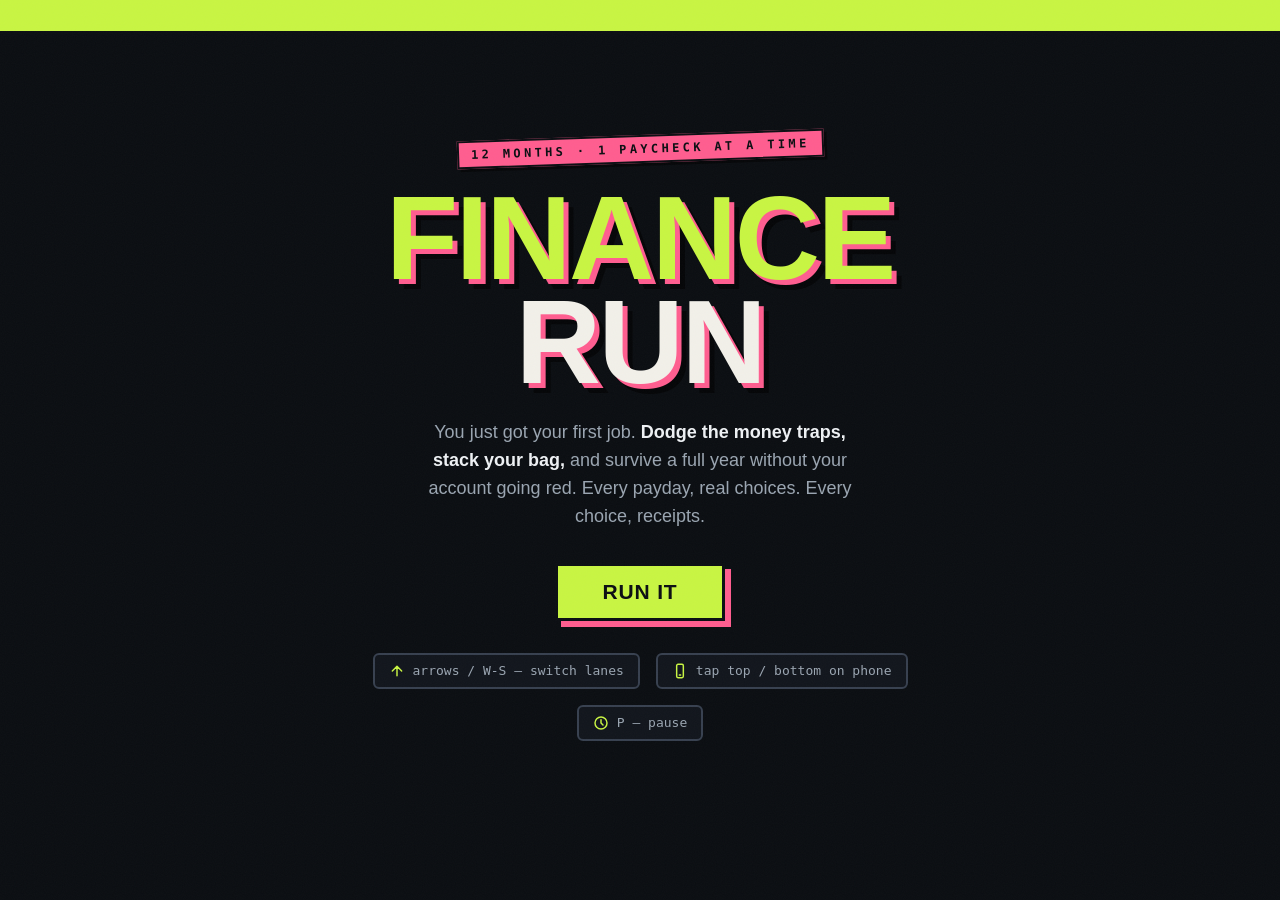
==== index.html @ 630f2e39 "Add Finance Run game" ====
<!DOCTYPE html>
<html lang="en">
<head>
<meta charset="UTF-8">
<meta name="viewport" content="width=device-width, initial-scale=1">
<title>FINANCE RUN</title>
<style>
/* ============ design tokens ============ */
:root{
  --ink-950:#0b0e12;
  --ink-900:#11151c;
  --ink-800:#1a2029;
  --ink-700:#252d39;
  --ink-600:#37404f;
  --paper:#f2f0e9;
  --acid:#c8f542;
  --hot:#ff5d8f;
  --sky:#5dc9ff;
  --gold:#ffd23f;
  --danger:#ff4d4d;
  --txt:#eef1f4;
  --txt-dim:#9aa5b1;

  --font-display:"Arial Black","Archivo Black",Impact,sans-serif;
  --font-mono:ui-monospace,"SF Mono",Menlo,Consolas,monospace;
  --font-body:-apple-system,"Segoe UI",Roboto,Helvetica,Arial,sans-serif;

  --sp-1:4px; --sp-2:8px; --sp-3:12px; --sp-4:16px; --sp-5:24px; --sp-6:32px;
  --r-1:6px;
  --bd:2px solid var(--ink-600);
  --t-fast:150ms; --t-med:240ms;
}
*{margin:0;padding:0;box-sizing:border-box}
html,body{height:100%}
body{
  background:var(--ink-950);
  color:var(--txt);
  font-family:var(--font-body);
  overflow:hidden;
  -webkit-font-smoothing:antialiased;
}
/* faint grain so flats don't look sterile */
body::after{
  content:"";position:fixed;inset:0;pointer-events:none;opacity:.05;z-index:99;
  background-image:url("data:image/svg+xml,%3Csvg xmlns='http://www.w3.org/2000/svg' width='120' height='120'%3E%3Cfilter id='n'%3E%3CfeTurbulence type='fractalNoise' baseFrequency='.9' numOctaves='2'/%3E%3C/filter%3E%3Crect width='120' height='120' filter='url(%23n)' opacity='.6'/%3E%3C/svg%3E");
}
button{font-family:inherit;cursor:pointer;touch-action:manipulation}
button:focus-visible,a:focus-visible{outline:3px solid var(--sky);outline-offset:2px}

.screen{position:fixed;inset:0;display:none;flex-direction:column;align-items:center;justify-content:center;padding:var(--sp-5)}
.screen.on{display:flex}

/* ============ title screen ============ */
.ticker{
  position:fixed;top:0;left:0;right:0;height:34px;display:flex;align-items:center;overflow:hidden;
  background:var(--acid);color:var(--ink-950);border-bottom:3px solid var(--ink-950);
  font-family:var(--font-mono);font-size:13px;font-weight:700;letter-spacing:.06em;white-space:nowrap;
}
.ticker span{padding-left:100%;display:inline-block;animation:tick 26s linear infinite}
@keyframes tick{to{transform:translateX(-100%)}}
@media (prefers-reduced-motion:reduce){.ticker span{animation:none;padding-left:var(--sp-4)}}

.logo-wrap{text-align:center;max-width:640px}
.kicker{
  display:inline-block;font-family:var(--font-mono);font-size:12px;letter-spacing:.28em;
  color:var(--ink-950);background:var(--hot);padding:5px 12px;transform:rotate(-2deg);
  border:2px solid var(--ink-950);box-shadow:3px 3px 0 rgba(0,0,0,.5);margin-bottom:var(--sp-5);
  text-transform:uppercase;font-weight:700;
}
h1.logo{
  font-family:var(--font-display);
  font-size:clamp(52px,13vw,118px);
  line-height:.88;letter-spacing:-.02em;text-transform:uppercase;
  color:var(--acid);
  text-shadow:5px 5px 0 var(--hot), 10px 10px 0 rgba(0,0,0,.6);
}
h1.logo .alt{color:var(--paper);display:block}
.tagline{
  margin-top:var(--sp-5);color:var(--txt-dim);font-size:clamp(15px,2.4vw,18px);line-height:1.55;max-width:46ch;
  margin-left:auto;margin-right:auto;
}
.tagline b{color:var(--txt)}

.btn{
  border:3px solid var(--ink-950);font-weight:800;letter-spacing:.04em;text-transform:uppercase;
  transition:transform var(--t-fast) ease-out, box-shadow var(--t-fast) ease-out;
  min-height:48px;
}
.btn-primary{
  background:var(--acid);color:var(--ink-950);font-size:clamp(17px,2.6vw,21px);
  padding:14px 44px;box-shadow:6px 6px 0 var(--hot);margin-top:var(--sp-6);
  font-family:var(--font-display);
}
.btn-primary:hover{transform:translate(-2px,-2px);box-shadow:8px 8px 0 var(--hot)}
.btn-primary:active{transform:translate(3px,3px);box-shadow:2px 2px 0 var(--hot)}
.howto{
  margin-top:var(--sp-6);display:flex;gap:var(--sp-4);flex-wrap:wrap;justify-content:center;
  font-family:var(--font-mono);font-size:13px;color:var(--txt-dim);
}
.howto .chip{display:flex;align-items:center;gap:8px;border:var(--bd);padding:8px 14px;border-radius:var(--r-1);background:var(--ink-900)}
.howto svg{width:16px;height:16px;stroke:var(--acid);flex:none}
.hiscore{margin-top:var(--sp-5);font-family:var(--font-mono);font-size:13px;color:var(--gold);letter-spacing:.08em}

/* ============ game screen ============ */
#screen-game{padding:0;justify-content:flex-start}
.hud{
  width:100%;display:flex;align-items:stretch;gap:var(--sp-2);padding:var(--sp-3);
  background:var(--ink-900);border-bottom:3px solid var(--ink-950);
}
.stat{
  flex:1;min-width:0;border:var(--bd);background:var(--ink-800);border-radius:var(--r-1);
  padding:8px 12px;display:flex;flex-direction:column;gap:2px;
}
.stat .lbl{display:flex;align-items:center;gap:6px;font-family:var(--font-mono);font-size:10px;letter-spacing:.18em;color:var(--txt-dim);text-transform:uppercase}
.stat .lbl svg{width:13px;height:13px;flex:none}
.stat .val{font-family:var(--font-mono);font-weight:700;font-size:clamp(15px,2.6vw,21px);font-variant-numeric:tabular-nums;color:var(--txt)}
.stat.cash .val{color:var(--acid)}
.stat.cash.neg .val{color:var(--danger)}
.stat.credit .val{color:var(--sky)}
.stat.vibes .val{color:var(--hot)}
.stat .bar{height:5px;background:var(--ink-950);border-radius:3px;overflow:hidden;margin-top:4px}
.stat .bar i{display:block;height:100%;background:var(--hot);width:50%;transition:width var(--t-med) ease-out}
.month-pill{
  align-self:center;flex:none;font-family:var(--font-display);font-size:clamp(14px,2.4vw,20px);
  background:var(--paper);color:var(--ink-950);border:3px solid var(--ink-950);
  padding:8px 14px;transform:rotate(1.5deg);box-shadow:3px 3px 0 rgba(0,0,0,.5);white-space:nowrap;
}
#stage-wrap{position:relative;flex:1;width:100%;overflow:hidden}
canvas{display:block;width:100%;height:100%;background:var(--ink-950)}
.toast{
  position:absolute;left:50%;top:14%;transform:translateX(-50%);
  font-family:var(--font-mono);font-weight:700;font-size:15px;letter-spacing:.05em;
  background:var(--ink-950);border:2px solid var(--acid);color:var(--acid);
  padding:8px 16px;border-radius:var(--r-1);opacity:0;pointer-events:none;white-space:nowrap;
  transition:opacity var(--t-med), transform var(--t-med);
}
.toast.bad{border-color:var(--danger);color:var(--danger)}
.toast.show{opacity:1;transform:translateX(-50%) translateY(-6px)}

/* decision card */
.overlay{
  position:absolute;inset:0;display:none;align-items:center;justify-content:center;
  background:rgba(6,8,11,.72);backdrop-filter:blur(3px);padding:var(--sp-4);z-index:5;
}
.overlay.on{display:flex}
.card{
  width:min(560px,100%);background:var(--paper);color:var(--ink-950);
  border:3px solid var(--ink-950);box-shadow:8px 8px 0 var(--acid);
  padding:var(--sp-5);border-radius:var(--r-1);
  animation:cardin var(--t-med) ease-out;
  max-height:100%;overflow-y:auto;
}
@keyframes cardin{from{transform:translateY(16px) scale(.97);opacity:0}to{transform:none;opacity:1}}
@media (prefers-reduced-motion:reduce){.card{animation:none}}
.card .tag{
  display:inline-block;font-family:var(--font-mono);font-size:11px;font-weight:700;letter-spacing:.2em;
  text-transform:uppercase;background:var(--ink-950);color:var(--acid);padding:4px 10px;margin-bottom:var(--sp-3);
}
.card h2{font-family:var(--font-display);font-size:clamp(20px,4vw,27px);line-height:1.08;text-transform:uppercase;margin-bottom:var(--sp-3)}
.card p.body{font-size:15px;line-height:1.55;color:#3a4149;margin-bottom:var(--sp-4)}
.choices{display:flex;flex-direction:column;gap:var(--sp-2)}
.choice{
  text-align:left;background:#fff;border:2px solid var(--ink-950);border-radius:var(--r-1);
  padding:12px 14px;font-size:14.5px;line-height:1.4;display:flex;gap:10px;align-items:flex-start;
  transition:transform var(--t-fast), box-shadow var(--t-fast), background var(--t-fast);
  box-shadow:3px 3px 0 rgba(0,0,0,.25);color:var(--ink-950);
}
.choice:hover:not(:disabled){background:var(--acid);transform:translate(-1px,-1px);box-shadow:4px 4px 0 rgba(0,0,0,.35)}
.choice:active:not(:disabled){transform:translate(2px,2px);box-shadow:1px 1px 0 rgba(0,0,0,.35)}
.choice:disabled{cursor:default}
.choice.picked{background:var(--acid)}
.choice.faded{opacity:.35}
.choice .key{
  flex:none;font-family:var(--font-mono);font-weight:700;font-size:12px;border:2px solid var(--ink-950);
  width:24px;height:24px;display:grid;place-items:center;border-radius:4px;background:var(--paper);margin-top:1px;
}
.lesson{
  border-top:2px dashed var(--ink-950);margin-top:var(--sp-4);padding-top:var(--sp-4);display:none;
}
.lesson.on{display:block}
.lesson .delta{font-family:var(--font-mono);font-weight:700;font-size:14px;margin-bottom:var(--sp-2);display:flex;gap:14px;flex-wrap:wrap}
.lesson .delta .up{color:#2e7d1f}.lesson .delta .down{color:#c62828}
.lesson p{font-size:14.5px;line-height:1.55;color:#3a4149}
.lesson p strong{color:var(--ink-950)}
.btn-continue{
  margin-top:var(--sp-4);width:100%;background:var(--ink-950);color:var(--acid);
  font-family:var(--font-display);font-size:16px;padding:12px;border-radius:var(--r-1);
  box-shadow:4px 4px 0 var(--hot);border:3px solid var(--ink-950);
}
.btn-continue:hover{transform:translate(-1px,-1px);box-shadow:5px 5px 0 var(--hot)}

/* pause hint */
.pausehint{
  position:absolute;bottom:10px;right:12px;font-family:var(--font-mono);font-size:11px;
  color:var(--txt-dim);letter-spacing:.08em;background:rgba(11,14,18,.7);padding:4px 8px;border-radius:4px;
}

/* ============ end screen ============ */
.receipt{
  width:min(430px,94vw);background:var(--paper);color:var(--ink-950);
  font-family:var(--font-mono);border:3px solid var(--ink-950);
  box-shadow:10px 10px 0 var(--hot);
  padding:var(--sp-5);
  max-height:78vh;overflow-y:auto;
}
.receipt h2{font-family:var(--font-display);font-size:24px;text-align:center;letter-spacing:.02em;text-transform:uppercase}
.receipt .sub{text-align:center;font-size:11px;letter-spacing:.22em;margin:4px 0 var(--sp-4);color:#555}
.rline{display:flex;justify-content:space-between;font-size:13.5px;padding:5px 0;font-variant-numeric:tabular-nums}
.rline.total{border-top:2px dashed var(--ink-950);border-bottom:2px dashed var(--ink-950);margin-top:var(--sp-2);padding:9px 0;font-weight:700;font-size:15px}
.grade-row{display:flex;align-items:center;justify-content:center;gap:var(--sp-4);margin:var(--sp-4) 0}
.grade{
  font-family:var(--font-display);font-size:64px;line-height:1;color:var(--ink-950);
  background:var(--acid);border:3px solid var(--ink-950);padding:6px 22px;transform:rotate(-3deg);
  box-shadow:5px 5px 0 var(--ink-950);
}
.grade-note{font-size:12.5px;line-height:1.5;max-width:20ch}
.rlessons-hd{font-size:11px;letter-spacing:.18em;text-transform:uppercase;color:#555}
.rlessons{margin:var(--sp-3) 0;font-size:12.5px;line-height:1.6;list-style:square}
.rlessons li{margin-left:18px;margin-bottom:6px}
.barcode{margin:var(--sp-4) auto 4px;height:38px;width:82%;
  background:repeating-linear-gradient(90deg,var(--ink-950) 0 2px,transparent 2px 5px,var(--ink-950) 5px 6px,transparent 6px 10px)}
.receipt .foot{text-align:center;font-size:10px;letter-spacing:.18em;color:#666;margin-top:6px}
.end-actions{display:flex;gap:var(--sp-3);margin-top:var(--sp-5)}
.btn-ghost{
  background:var(--ink-800);color:var(--txt);font-size:14px;padding:12px 22px;border-radius:var(--r-1);
  box-shadow:4px 4px 0 rgba(0,0,0,.5);font-family:var(--font-mono);font-weight:700;
}
</style>
</head>
<body>

<!-- ============ TITLE ============ -->
<div class="screen on" id="screen-title">
  <div class="ticker" aria-hidden="true"><span>
    RENT IS DUE &nbsp;✦&nbsp; YOUR BAG WON'T SECURE ITSELF &nbsp;✦&nbsp; CREDIT SCORE IS A VIBE CHECK FROM BANKS &nbsp;✦&nbsp; COMPOUND INTEREST &gt; LOTTERY &nbsp;✦&nbsp; SCAM DMs AHEAD &nbsp;✦&nbsp; PAY YOURSELF FIRST &nbsp;✦&nbsp; RENT IS DUE &nbsp;✦&nbsp; YOUR BAG WON'T SECURE ITSELF &nbsp;✦&nbsp; CREDIT SCORE IS A VIBE CHECK FROM BANKS &nbsp;✦&nbsp; COMPOUND INTEREST &gt; LOTTERY &nbsp;✦&nbsp; SCAM DMs AHEAD &nbsp;✦&nbsp; PAY YOURSELF FIRST
  </span></div>
  <div class="logo-wrap">
    <span class="kicker">12 months · 1 paycheck at a time</span>
    <h1 class="logo">Finance<span class="alt">Run</span></h1>
    <p class="tagline">You just got your first job. <b>Dodge the money traps, stack your bag,</b> and survive a full year without your account going red. Every payday, real choices. Every choice, receipts.</p>
    <button class="btn btn-primary" id="btn-start">Run it</button>
    <div class="howto">
      <span class="chip">
        <svg viewBox="0 0 24 24" fill="none" stroke-width="2.2" stroke-linecap="round" stroke-linejoin="round" aria-hidden="true"><path d="M12 19V5M5 12l7-7 7 7"/></svg>
        arrows / W-S — switch lanes
      </span>
      <span class="chip">
        <svg viewBox="0 0 24 24" fill="none" stroke-width="2.2" stroke-linecap="round" stroke-linejoin="round" aria-hidden="true"><rect x="7" y="2" width="10" height="20" rx="2"/><path d="M11 18h2"/></svg>
        tap top / bottom on phone
      </span>
      <span class="chip">
        <svg viewBox="0 0 24 24" fill="none" stroke-width="2.2" stroke-linecap="round" stroke-linejoin="round" aria-hidden="true"><circle cx="12" cy="12" r="9"/><path d="M12 7v5l3 3"/></svg>
        P — pause
      </span>
    </div>
    <div class="hiscore" id="hiscore"></div>
  </div>
</div>

<!-- ============ GAME ============ -->
<div class="screen" id="screen-game">
  <div class="hud">
    <div class="stat cash" id="stat-cash">
      <span class="lbl">
        <svg viewBox="0 0 24 24" fill="none" stroke="currentColor" stroke-width="2" stroke-linecap="round" aria-hidden="true"><path d="M12 2v20M17 6.5C17 4.6 14.8 4 12 4s-5 .9-5 2.8c0 4.4 10 2 10 6.9 0 1.9-2.2 3.3-5 3.3s-5-1-5-2.9"/></svg>
        Cash
      </span>
      <span class="val" id="v-cash">$0</span>
    </div>
    <div class="stat credit" id="stat-credit">
      <span class="lbl">
        <svg viewBox="0 0 24 24" fill="none" stroke="currentColor" stroke-width="2" stroke-linecap="round" aria-hidden="true"><rect x="2" y="5" width="20" height="14" rx="2"/><path d="M2 10h20"/></svg>
        Credit
      </span>
      <span class="val" id="v-credit">650</span>
    </div>
    <div class="stat vibes" id="stat-vibes">
      <span class="lbl">
        <svg viewBox="0 0 24 24" fill="none" stroke="currentColor" stroke-width="2" stroke-linecap="round" stroke-linejoin="round" aria-hidden="true"><path d="M20.8 8.6a5.5 5.5 0 0 0-9.8-3.4A5.5 5.5 0 0 0 3.2 12c0 5 7.8 9 8.8 9s8.8-4 8.8-9z"/></svg>
        Vibes
      </span>
      <span class="val" id="v-vibes">70</span>
      <span class="bar"><i id="bar-vibes"></i></span>
    </div>
    <div class="month-pill" id="month-pill">JAN</div>
  </div>
  <div id="stage-wrap">
    <canvas id="stage"></canvas>
    <div class="toast" id="toast"></div>
    <div class="pausehint">P = pause</div>

    <div class="overlay" id="overlay">
      <div class="card" role="dialog" aria-modal="true" aria-labelledby="card-title">
        <span class="tag" id="card-tag">Payday · decision time</span>
        <h2 id="card-title"></h2>
        <p class="body" id="card-body"></p>
        <div class="choices" id="card-choices"></div>
        <div class="lesson" id="card-lesson">
          <div class="delta" id="lesson-delta"></div>
          <p id="lesson-text"></p>
          <button class="btn btn-continue" id="btn-continue">Keep running →</button>
        </div>
      </div>
    </div>
  </div>
</div>

<!-- ============ END ============ -->
<div class="screen" id="screen-end">
  <div class="receipt" id="receipt">
    <h2 id="end-title">Year One: Wrapped</h2>
    <p class="sub" id="end-sub">FINANCE RUN · OFFICIAL RECEIPT</p>
    <div id="end-lines"></div>
    <div class="rline total"><span>NET WORTH</span><span id="end-networth">$0</span></div>
    <div class="grade-row">
      <div class="grade" id="end-grade">B</div>
      <div class="grade-note" id="end-gradenote"></div>
    </div>
    <div class="rlessons-hd">Receipts you collected</div>
    <ul class="rlessons" id="end-lessons"></ul>
    <div class="barcode" aria-hidden="true"></div>
    <p class="foot">THANK YOU FOR RUNNING · NO REFUNDS ON BAD CHOICES</p>
  </div>
  <div class="end-actions">
    <button class="btn btn-primary" id="btn-again" style="margin-top:0">Run it back</button>
    <button class="btn btn-ghost" id="btn-menu">Menu</button>
  </div>
</div>

<script>
"use strict";
/* =================================================================
   FINANCE RUN — lane runner + payday decisions
   All DOM writes use textContent / createElement (no innerHTML).
   ================================================================= */
const $ = id => document.getElementById(id);
const clamp = (v,a,b)=>Math.max(a,Math.min(b,v));
const fmt$ = n => (n<0?"-$":"$")+Math.abs(Math.round(n)).toLocaleString("en-US");
const reducedMotion = matchMedia("(prefers-reduced-motion: reduce)").matches;

/* build "text with *emphasis*" safely: *word* becomes <strong> */
function setRich(el,str){
  el.replaceChildren();
  str.split("*").forEach((part,i)=>{
    if(!part)return;
    if(i%2){const s=document.createElement("strong");s.textContent=part;el.appendChild(s);}
    else el.appendChild(document.createTextNode(part));
  });
}
function el(tag,cls,txt){
  const n=document.createElement(tag);
  if(cls)n.className=cls;
  if(txt!=null)n.textContent=txt;
  return n;
}

const MONTHS=["JAN","FEB","MAR","APR","MAY","JUN","JUL","AUG","SEP","OCT","NOV","DEC"];
const SALARY=1450;          // monthly take-home
const RENT=700;             // auto-charged at payday
const MONTH_DIST=2600;      // px of road per month

/* ---------- payday decision deck (the curriculum) ----------
   effects: cash, invest, debt, credit, vibes, salary (permanent/mo),
   recur (permanent monthly cash delta), auto (monthly auto-invest) */
const DECK=[
 {t:"First paycheck just hit",
  b:"$1,450 lands after rent. Group chat is planning a weekend trip that costs $400. What's the move?",
  c:[
   {l:"Go, you only live once. Book it.",e:{cash:-400,vibes:12},
    x:"Fun counts, but that was over half your free cash on day one. The *50/30/20 rule* caps 'wants' at ~30% so one weekend can't wreck the month."},
   {l:"Skip it, save every dollar.",e:{vibes:-10},
    x:"Cheapest option, but all-restriction budgets snap like crash diets. Sustainable plans *budget fun on purpose* so you don't binge-spend later."},
   {l:"Go for one night only, cap it at $150.",e:{cash:-150,vibes:7},
    x:"That's budgeting: not 'no', just '*how much*'. You kept the friends and 90% of the paycheck."}]},
 {t:"The credit card offer",
  b:"A shiny card offers a $200 signup bonus at 27% APR. Your first credit product. Do you take it?",
  c:[
   {l:"Take it, pay the FULL balance monthly.",e:{cash:200,credit:25},
    x:"Used this way a card is free credit history. *Pay in full and the 27% APR never touches you* while your score grows."},
   {l:"Take it, pay the minimum, enjoy the float.",e:{cash:200,credit:-20,vibes:3,debt:400},
    x:"Minimum payments are the trap. At 27% APR a balance paid at minimums costs *hundreds in interest* and drags on for years."},
   {l:"Nope. Cards are evil. Cash only forever.",e:{credit:-10},
    x:"Avoiding credit entirely means *no credit history* — which later means worse rates on apartments, cars, everything. Credit is a tool, not a sin."}]},
 {t:"Sneaker drop: limited run",
  b:"Resale hype says they'll double. They cost $310. Your gut says buy now, think later.",
  c:[
   {l:"Cop them as an 'investment'.",e:{cash:-310,vibes:6},
    x:"Hype resale is *speculation, not investing*. No cash flow, no fundamentals — just hoping someone pays more later. Fine as a hobby, not a plan."},
   {l:"Sleep on it for 48 hours.",e:{vibes:2},
    x:"The *48-hour rule* kills most impulse buys. If you still want it in two days AND it fits the budget, fine. Usually the urge dies first."},
   {l:"Put $310 into an index fund instead.",e:{cash:-310,invest:310},
    x:"Boring wins. A broad index fund is *hundreds of companies at once* — historically ~7-10%/yr average. No drop-day stress."}]},
 {t:"Sketchy DM: 'crypto flip, 10x guaranteed'",
  b:"An 'investor' DMs you: send $500, get $5,000 back in a week. He has screenshots. Very shiny screenshots.",
  c:[
   {l:"Send $250 to test it out.",e:{cash:-250,vibes:-8},
    x:"That's an advance-fee scam. *'Guaranteed returns' do not exist* — screenshots are free to fake. Test amounts vanish exactly as fast as big ones."},
   {l:"Block, report, warn the group chat.",e:{vibes:4},
    x:"Correct. Real investing is boring and never slides into your DMs. *If returns are 'guaranteed', it's a scam. Every time.*"},
   {l:"Ask him for proof of past trades first.",e:{cash:-100,vibes:-4},
    x:"Engaging keeps you on the hook — scammers escalate with fake 'proof' until you send something. *Don't negotiate with scams, block them.*"}]},
 {t:"Emergency: phone screen shattered",
  b:"Repair is $220. You need the phone for work. How do you cover a surprise expense?",
  c:[
   {l:"Emergency fund. That's what it's for.",e:{cash:-220},
    x:"This is the whole pitch for an emergency fund: *3-6 months of expenses* parked in savings turns a crisis into an inconvenience."},
   {l:"Buy-now-pay-later, 4 easy payments.",e:{cash:-55,debt:165,vibes:-2,credit:-8},
    x:"BNPL feels free but it's still debt — miss one installment and fees plus credit damage stack up. *4 payments of $55 is still $220*, now with risk attached."},
   {l:"Ignore it, tape over the crack.",e:{vibes:-9},
    x:"Deferring essentials usually costs more later (dead phone = missed shifts). *Some spending is protection, not waste.*"}]},
 {t:"Raise negotiation",
  b:"Six months in, you're crushing it. A coworker doing the same job earns $150/mo more. Do you ask?",
  c:[
   {l:"Ask, with receipts of your wins.",e:{salary:150,vibes:6},
    x:"The biggest lever in personal finance is *income, not coupons*. A 10% raise beats a year of skipped lattes. Evidence plus a calm ask gives the best odds."},
   {l:"Too awkward. Stay quiet.",e:{vibes:-5},
    x:"Silence has a price: raises compound like interest. Skipping one *$150/mo bump costs $1,800 a year — every year after, too.*"},
   {l:"Rage-quit and freelance full time.",e:{cash:-300,vibes:3},
    x:"Freelance can win long-term, but going in with *no runway or clients* means months of thin income. Build the bridge before you jump."}]},
 {t:"Your friend wants to borrow $400",
  b:"Close friend, tough month, promises to pay it back 'next week, for real'. You have the cash. What now?",
  c:[
   {l:"Lend it, no questions.",e:{cash:-400,vibes:5},
    x:"Loans between friends usually turn into gifts with resentment attached. *Only lend what you can afford to lose* — emotionally too."},
   {l:"Give $150 as a gift, keep it clean.",e:{cash:-150,vibes:8},
    x:"A smaller amount you never expect back protects both the friend and the friendship. *Clear beats generous-then-bitter.*"},
   {l:"Say no, offer to help another way.",e:{vibes:-4},
    x:"'No' is a full sentence in finance. Boundaries feel bad for a day; *a drained emergency fund feels bad for months.*"}]},
 {t:"Trading app free-trial hype",
  b:"An app pushes 0DTE options with confetti animations. 'Users made 400% this week!' Your $600 savings is right there.",
  c:[
   {l:"YOLO $500 into options.",e:{cash:-500,vibes:-10},
    x:"Options are leveraged bets where *most retail traders lose money* — the confetti is for the app's revenue, not yours. That was gambling with a nice UI."},
   {l:"Auto-invest $100/mo into an index fund.",e:{auto:100,vibes:2},
    x:"*Dollar-cost averaging*: same amount, every month, ignore the noise. Boring, automatic, and historically the retail strategy that actually works."},
   {l:"Keep it all in checking, markets are scary.",e:{},
    x:"Zero risk isn't zero cost — at ~3% inflation, cash in checking *quietly loses buying power every year*. Long-term money needs to grow."}]},
 {t:"Subscription audit",
  b:"You count them up: streaming ×4, cloud storage, a fitness app you opened twice. $87/month total. Cancel spree?",
  c:[
   {l:"Cancel everything unused in 30 days.",e:{recur:52,vibes:1},
    x:"Subscriptions are designed to be forgotten. A 10-minute audit found *$52/mo — that's $624 a year*. Recurring cuts beat one-time cuts because they repeat."},
   {l:"Keep them all, it's only small money.",e:{vibes:1},
    x:"'Only $9.99' times eight is the modern budget leak. *Small recurring beats big one-time* — in damage as well as savings."},
   {l:"Split family plans with friends.",e:{recur:30,vibes:3},
    x:"Legit family plans cut those costs 60-80%. Same life, less burn — *optimizing beats abstaining.*"}]},
 {t:"Car moment: yours dies",
  b:"The beater finally quits. Options: a used car in cash, or a 72-month loan on something shiny at 11% APR.",
  c:[
   {l:"Finance the shiny one, $340/mo for 6 years.",e:{recur:-340,vibes:8,credit:5,debt:2000},
    x:"A 72-month loan at 11% means paying *thousands extra for a thing that loses value daily*. Long loans make payments 'fit' by making the total worse."},
   {l:"Buy a $2,400 used car in cash.",e:{cash:-2400,vibes:-2},
    x:"Ouch now, free later: no interest, no monthly payment, cheaper insurance. *Total cost of ownership* is the number that matters — not the monthly."},
   {l:"Skip the car, transit + bike for now.",e:{recur:-60,vibes:-4},
    x:"The cheapest car is none. Not always possible — but when it is, *a $0 car budget funds everything else faster than any hack.*"}]},
 {t:"Tax refund: $720 appears",
  b:"Free money energy. The mall is calling. So is your credit card balance. So is your future.",
  c:[
   {l:"Treat yourself, all of it.",e:{vibes:9},
    x:"A refund isn't a bonus — it's *your own money returned without interest*. Spending 100% of it means your past self worked overtime for a mall trip."},
   {l:"Split it: 50% invest, 30% save, 20% fun.",e:{cash:216,invest:360,vibes:5},
    x:"The *50/30/20 split applied to windfalls*: future-you gets most of it, fun still gets paid. This one habit quietly builds wealth."},
   {l:"Pay down debt first.",e:{cash:0,debt:-720,credit:15,vibes:2},
    x:"Paying off 27% APR debt is a *guaranteed 27% return* — no investment reliably beats that. Debt first is math, not vibes."}]},
 {t:"Final boss: lifestyle creep",
  b:"Year's end. Income is up, and suddenly the 'upgraded everything' life looks normal. Lock in habits, or let it ride?",
  c:[
   {l:"Upgrade everything, you earned it.",e:{cash:-500,recur:-200,vibes:8},
    x:"*Lifestyle creep* is why high earners stay broke: spending auto-scales to income unless you pin it down. The raise vanished into rent-for-stuff."},
   {l:"Automate first: invest the raise, live on the rest.",e:{auto:150,credit:10,vibes:3},
    x:"*Pay yourself first.* Money that moves automatically on payday never gets spent by accident. This is the endgame habit — the rest is details."},
   {l:"One meaningful upgrade, freeze the rest.",e:{cash:-250,vibes:6},
    x:"Deliberate upgrades are fine — creep is only deadly when it's *unconscious*. One chosen luxury beats ten default ones."}]}
];

/* ---------- state ---------- */
const S={};
function resetState(){
  Object.assign(S,{
    cash:800, credit:650, vibes:70,
    invest:0, debt:0, salary:SALARY, recurring:0, autoInvest:0,
    month:0, dist:0, speed:4.2,
    lane:1, playerY:0, running:false, paused:false, over:false,
    ents:[], spawnT:0, coins:0, hits:0, scamsDodged:0,
    lessons:[], t:0, shake:0
  });
}

/* ---------- canvas ---------- */
const cv=$("stage"), cx=cv.getContext("2d");
let W=0,H=0,DPR=1,LANES=[0,0,0];
function resize(){
  const r=cv.parentElement.getBoundingClientRect();
  DPR=Math.min(devicePixelRatio||1,2);
  W=r.width;H=r.height;
  cv.width=Math.max(1,W*DPR);cv.height=Math.max(1,H*DPR);
  cx.setTransform(DPR,0,0,DPR,0,0);
  const top=H*0.18, bot=H*0.88, lh=(bot-top)/3;
  LANES=[top+lh*0.5, top+lh*1.5, top+lh*2.5];
}
addEventListener("resize",resize);

/* ---------- entities ---------- */
function spawn(){
  const roll=Math.random();
  const type = roll<0.52?"COIN": roll<0.78?"BILL": roll<0.92?"SCAM":"GEM";
  const lane=(Math.random()*3)|0;
  S.ents.push({type,lane,x:W+80,taken:false,bob:Math.random()*6.28});
  if(type==="COIN"&&Math.random()<0.4){
    S.ents.push({type:"COIN",lane,x:W+140,taken:false,bob:Math.random()*6.28});
    S.ents.push({type:"COIN",lane,x:W+200,taken:false,bob:Math.random()*6.28});
  }
}

/* ---------- drawing ---------- */
function roundRect(x,y,w,h,r){cx.beginPath();cx.moveTo(x+r,y);cx.arcTo(x+w,y,x+w,y+h,r);cx.arcTo(x+w,y+h,x,y+h,r);cx.arcTo(x,y+h,x,y,r);cx.arcTo(x,y,x+w,y,r);cx.closePath();}
function drawRoad(){
  cx.fillStyle="#0b0e12";cx.fillRect(0,0,W,H);
  // skyline blocks (parallax)
  cx.fillStyle="#151a22";
  const off=(S.dist*0.25)%160;
  for(let x=-off;x<W;x+=160){
    const hgt=40+((Math.abs(x|0)*7919+S.month*31)%97);
    cx.fillRect(x,H*0.18-hgt*0.6,64,hgt*0.6);
    cx.fillRect(x+84,H*0.18-hgt*0.42,44,hgt*0.42);
  }
  // track band
  cx.fillStyle="#11151c";cx.fillRect(0,H*0.18,W,H*0.74);
  // lane divider dashes
  cx.strokeStyle="#252d39";cx.lineWidth=2;cx.setLineDash([18,22]);
  const top=H*0.18,bot=H*0.92,lh=(bot-top)/3;
  const dash=S.dist%40;
  for(let i=1;i<3;i++){
    cx.beginPath();
    cx.moveTo(-dash,top+lh*i);cx.lineTo(W,top+lh*i);cx.stroke();
  }
  cx.setLineDash([]);
  // ground stripe
  cx.fillStyle="#c8f542";cx.fillRect(0,H*0.92,W,4);
  cx.fillStyle="#1a2029";cx.fillRect(0,H*0.92+4,W,H-(H*0.92+4));
}
function drawPlayer(){
  const x=Math.max(84,W*0.14), y=S.playerY;
  const bob=reducedMotion?0:Math.sin(S.t*0.25)*3;
  cx.save();
  cx.translate(x,y+bob);
  // shadow
  cx.fillStyle="rgba(0,0,0,.45)";cx.beginPath();cx.ellipse(0,30,26,7,0,0,6.29);cx.fill();
  // legs (simple run cycle)
  const leg=reducedMotion?0:Math.sin(S.t*0.5)*8;
  cx.strokeStyle="#eef1f4";cx.lineWidth=5;cx.lineCap="round";
  cx.beginPath();cx.moveTo(-4,12);cx.lineTo(-8,26+leg);cx.stroke();
  cx.beginPath();cx.moveTo(6,12);cx.lineTo(10,26-leg);cx.stroke();
  // body — hoodie
  cx.fillStyle="#c8f542";roundRect(-15,-14,32,30,8);cx.fill();
  cx.strokeStyle="#0b0e12";cx.lineWidth=3;roundRect(-15,-14,32,30,8);cx.stroke();
  // head
  cx.fillStyle="#f2f0e9";cx.beginPath();cx.arc(2,-24,12,0,6.29);cx.fill();
  cx.strokeStyle="#0b0e12";cx.lineWidth=3;cx.beginPath();cx.arc(2,-24,12,0,6.29);cx.stroke();
  // cap
  cx.fillStyle="#ff5d8f";cx.beginPath();cx.arc(2,-27,12,3.34,6.1);cx.fill();
  cx.fillRect(2,-32,16,5);
  // eye
  cx.fillStyle="#0b0e12";cx.beginPath();cx.arc(7,-24,2,0,6.29);cx.fill();
  // backpack
  cx.fillStyle="#5dc9ff";roundRect(-24,-10,10,18,4);cx.fill();
  cx.strokeStyle="#0b0e12";cx.lineWidth=2.5;roundRect(-24,-10,10,18,4);cx.stroke();
  cx.restore();
}
function drawEnt(e){
  const y=LANES[e.lane]+(reducedMotion?0:Math.sin(e.bob+S.t*0.12)*4);
  cx.save();cx.translate(e.x,y);
  cx.textAlign="center";cx.textBaseline="middle";
  if(e.type==="COIN"){
    cx.fillStyle="#ffd23f";cx.beginPath();cx.arc(0,0,15,0,6.29);cx.fill();
    cx.strokeStyle="#0b0e12";cx.lineWidth=3;cx.beginPath();cx.arc(0,0,15,0,6.29);cx.stroke();
    cx.fillStyle="#0b0e12";cx.font="700 15px ui-monospace,Menlo,monospace";cx.fillText("$",0,1);
  }else if(e.type==="GEM"){
    cx.fillStyle="#5dc9ff";cx.beginPath();
    cx.moveTo(0,-16);cx.lineTo(14,0);cx.lineTo(0,16);cx.lineTo(-14,0);cx.closePath();cx.fill();
    cx.strokeStyle="#0b0e12";cx.lineWidth=3;cx.stroke();
    cx.strokeStyle="rgba(255,255,255,.7)";cx.lineWidth=2;cx.beginPath();cx.moveTo(-4,-6);cx.lineTo(3,-10);cx.stroke();
  }else if(e.type==="BILL"){
    cx.fillStyle="#f2f0e9";roundRect(-24,-28,48,56,5);cx.fill();
    cx.strokeStyle="#ff4d4d";cx.lineWidth=3;roundRect(-24,-28,48,56,5);cx.stroke();
    cx.fillStyle="#ff4d4d";cx.font="800 11px ui-monospace,Menlo,monospace";
    cx.fillText("BILL",0,-14);
    cx.fillStyle="#0b0e12";
    cx.fillRect(-16,-4,32,3);cx.fillRect(-16,4,32,3);cx.fillRect(-16,12,22,3);
    cx.save();cx.rotate(-0.22);cx.fillStyle="#ff4d4d";cx.font="800 10px ui-monospace,Menlo,monospace";cx.fillText("DUE!",2,23);cx.restore();
  }else{ // SCAM
    cx.fillStyle="#1a2029";roundRect(-26,-26,52,52,10);cx.fill();
    cx.strokeStyle="#ff5d8f";cx.lineWidth=3;roundRect(-26,-26,52,52,10);cx.stroke();
    cx.fillStyle="#ff5d8f";roundRect(-16,-16,32,20,5);cx.fill();
    cx.fillStyle="#0b0e12";cx.font="800 10px ui-monospace,Menlo,monospace";
    cx.fillText("10x!!",0,-6);
    cx.fillStyle="#ff5d8f";cx.font="800 9px ui-monospace,Menlo,monospace";cx.fillText("SCAM DM",0,14);
  }
  cx.restore();
}

/* ---------- HUD / toast ---------- */
function hud(){
  $("v-cash").textContent=fmt$(S.cash);
  $("stat-cash").classList.toggle("neg",S.cash<0);
  $("v-credit").textContent=String(Math.round(S.credit));
  $("v-vibes").textContent=String(Math.round(S.vibes));
  $("bar-vibes").style.width=clamp(S.vibes,0,100)+"%";
  $("month-pill").textContent=MONTHS[clamp(S.month,0,11)];
}
let toastT=null;
function toast(msg,bad){
  const t=$("toast");
  t.textContent=msg;
  t.classList.toggle("bad",!!bad);
  t.classList.add("show");
  clearTimeout(toastT);
  toastT=setTimeout(()=>t.classList.remove("show"),1400);
}

/* ---------- decisions ---------- */
function openCard(){
  S.paused=true;
  const d=DECK[S.month];
  $("card-tag").textContent=`Payday ${S.month+1}/12 · +${fmt$(S.salary)} in · ${fmt$(RENT)} rent out`;
  $("card-title").textContent=d.t;
  $("card-body").textContent=d.b;
  const box=$("card-choices");box.replaceChildren();
  $("card-lesson").classList.remove("on");
  d.c.forEach((c,i)=>{
    const b=el("button","choice");
    b.appendChild(el("span","key",String(i+1)));
    b.appendChild(el("span",null,c.l));
    b.onclick=()=>pick(i);
    box.appendChild(b);
  });
  $("overlay").classList.add("on");
  cardKeys(true);
  const first=box.querySelector(".choice");
  if(first)first.focus();
}
function pick(i){
  const d=DECK[S.month],c=d.c[i],e=c.e;
  const deltaBox=$("lesson-delta");deltaBox.replaceChildren();
  const addDelta=(label,v,money)=>{
    if(!v)return;
    const txt=money
      ? `${label} ${v>0?"+":"−"}${fmt$(Math.abs(v)).slice(1)}`
      : `${label} ${v>0?"+":""}${v}`;
    deltaBox.appendChild(el("span",v>0?"up":"down",txt.replace("−$","−$")));
  };
  if(e.cash){S.cash+=e.cash;addDelta("CASH $",Math.round(e.cash),false);}
  if(e.invest){S.invest+=e.invest;addDelta("INVESTED $",e.invest,false);}
  if(e.debt>0){S.debt+=e.debt;addDelta("DEBT $",e.debt,false);}
  else if(e.debt<0){ // paydown: capped at real debt, costs that much cash
    const pay=Math.min(-e.debt,S.debt);
    S.debt-=pay;S.cash-=pay;
    if(pay)addDelta("DEBT $",-pay,false);
  }
  if(e.credit){S.credit=clamp(S.credit+e.credit,300,850);addDelta("CREDIT",e.credit,false);}
  if(e.vibes){S.vibes=clamp(S.vibes+e.vibes,0,100);addDelta("VIBES",e.vibes,false);}
  if(e.salary){S.salary+=e.salary;addDelta("SALARY/mo $",e.salary,false);}
  if(e.recur){S.recurring+=e.recur;addDelta("MONTHLY $",e.recur,false);}
  if(e.auto){S.autoInvest+=e.auto;addDelta("AUTO-INVEST/mo $",e.auto,false);}
  S.lessons.push(d.t);
  document.querySelectorAll("#card-choices .choice").forEach((b,bi)=>{
    b.disabled=true;
    b.classList.toggle("picked",bi===i);
    b.classList.toggle("faded",bi!==i);
  });
  setRich($("lesson-text"),c.x);
  $("card-lesson").classList.add("on");
  hud();
  cardKeys(false);
  $("btn-continue").focus();
}
function closeCard(){
  $("overlay").classList.remove("on");
  S.month++;
  if(S.month>=12||S.cash<-600){endRun();return;}
  S.paused=false;
  S.speed=4.2+S.month*0.42;
}
let keyHandler=null;
function cardKeys(on){
  if(keyHandler){removeEventListener("keydown",keyHandler);keyHandler=null;}
  if(on){
    keyHandler=ev=>{
      const n=parseInt(ev.key,10);
      if(n>=1&&n<=DECK[S.month].c.length)pick(n-1);
    };
    addEventListener("keydown",keyHandler);
  }
}
$("btn-continue").onclick=closeCard;

/* ---------- payday ---------- */
function payday(){
  const growth=Math.round(S.invest*0.008);      // ~monthly market drift
  S.invest+=growth+S.autoInvest;
  if(S.autoInvest)S.cash-=S.autoInvest;
  S.debt=Math.round(S.debt*1.02);               // carried debt compounds
  S.cash+=S.salary-RENT+S.recurring;
  hud();
  openCard();
}

/* ---------- collisions / loop ---------- */
function step(){
  if(!S.running)return;
  requestAnimationFrame(step);
  if(S.paused||S.over){render();return;}
  S.t++;
  S.dist+=S.speed;
  // lane easing
  const target=LANES[S.lane];
  S.playerY+=(target-S.playerY)*(reducedMotion?1:0.25);
  // spawn
  S.spawnT-=S.speed;
  if(S.spawnT<=0){spawn();S.spawnT=170+Math.random()*160-S.month*6;}
  // move + collide
  const px=Math.max(84,W*0.14);
  for(const e of S.ents){
    e.x-=S.speed;
    if(!e.taken&&e.lane===S.lane&&Math.abs(e.x-px)<34&&Math.abs(LANES[e.lane]-S.playerY)<28){
      e.taken=true;
      if(e.type==="COIN"){S.cash+=45;S.coins++;toast("+$45");}
      else if(e.type==="GEM"){S.invest+=120;toast("+$120 invested ✦");}
      else if(e.type==="BILL"){S.cash-=130;S.hits++;S.vibes=clamp(S.vibes-2,0,100);toast("-$130 surprise bill",true);S.shake=reducedMotion?0:8;}
      else{S.cash-=260;S.hits++;S.credit=clamp(S.credit-6,300,850);toast("-$260 got scammed",true);S.shake=reducedMotion?0:12;}
      hud();
    }
    if(e.type==="SCAM"&&!e.taken&&!e.counted&&e.x<px-40){e.counted=true;S.scamsDodged++;}
  }
  S.ents=S.ents.filter(e=>e.x>-80&&!e.taken);
  // month gate
  if(S.dist>=(S.month+1)*MONTH_DIST){payday();}
  if(S.cash<-600){endRun();return;}
  render();
}
function render(){
  cx.save();
  if(S.shake>0){cx.translate((Math.random()-0.5)*S.shake,(Math.random()-0.5)*S.shake);S.shake*=0.85;if(S.shake<0.5)S.shake=0;}
  drawRoad();
  for(const e of S.ents)drawEnt(e);
  drawPlayer();
  // month progress line at bottom
  const p=(S.dist-S.month*MONTH_DIST)/MONTH_DIST;
  cx.fillStyle="#252d39";cx.fillRect(0,H-6,W,6);
  cx.fillStyle="#c8f542";cx.fillRect(0,H-6,W*clamp(p,0,1),6);
  cx.restore();
}

/* ---------- input ---------- */
addEventListener("keydown",ev=>{
  if(!S.running||S.over)return;
  if(ev.key==="ArrowUp"||ev.key==="w"||ev.key==="W"){S.lane=clamp(S.lane-1,0,2);ev.preventDefault();}
  else if(ev.key==="ArrowDown"||ev.key==="s"||ev.key==="S"){S.lane=clamp(S.lane+1,0,2);ev.preventDefault();}
  else if((ev.key==="p"||ev.key==="P")&&!$("overlay").classList.contains("on")){S.paused=!S.paused;}
});
cv.addEventListener("pointerdown",ev=>{
  if(!S.running||S.paused||S.over)return;
  const r=cv.getBoundingClientRect();
  const y=(ev.clientY-r.top)/r.height;
  if(y<0.5)S.lane=clamp(S.lane-1,0,2);else S.lane=clamp(S.lane+1,0,2);
});

/* ---------- end + grading ---------- */
function grade(){
  const nw=S.cash+S.invest-S.debt;
  if(S.cash<-600)return{g:"F",n:"Account went red. Overdraft fees eat people alive — build the cushion first, then run it back."};
  let pts=0;
  pts+=clamp(nw/45,0,100);              // wealth
  pts+=clamp((S.credit-600)/2.5,0,100); // credit
  pts+=clamp(S.vibes,0,100);            // life
  const avg=pts/3;
  if(avg>=80)return{g:"S",n:"Certified bag-securer. Wealth, credit AND a life. Rare build."};
  if(avg>=65)return{g:"A",n:"Strong year. Habits locked, future-you says thanks."};
  if(avg>=50)return{g:"B",n:"Solid, with leaks. Patch the recurring stuff and A is easy."};
  if(avg>=35)return{g:"C",n:"Survived, barely thrived. The deck said 48-hour rule for a reason."};
  return{g:"D",n:"The traps won this year. Good news: the game respawns, and so do you."};
}
function endRun(){
  S.over=true;S.running=false;
  $("overlay").classList.remove("on");
  cardKeys(false);
  const nw=S.cash+S.invest-S.debt;
  const overdraft=S.cash<-600;
  $("end-title").textContent=overdraft?"Overdrafted.":"Year One: Wrapped";
  $("end-sub").textContent=`FINANCE RUN · ${overdraft?"RUN ENDED IN "+MONTHS[clamp(S.month,0,11)]:"12 MONTHS SURVIVED"}`;
  const lines=[
    ["Cash on hand",fmt$(S.cash)],
    ["Invested",fmt$(S.invest)],
    ["Debt",S.debt?"-"+fmt$(S.debt).slice(1):"$0"],
    ["Credit score",String(Math.round(S.credit))],
    ["Vibes",Math.round(S.vibes)+"/100"],
    ["Coins grabbed",String(S.coins)],
    ["Scam DMs dodged",String(S.scamsDodged)],
    ["Traps hit",String(S.hits)],
  ];
  const box=$("end-lines");box.replaceChildren();
  for(const [k,v] of lines){
    const row=el("div","rline");
    row.appendChild(el("span",null,k));
    row.appendChild(el("span",null,v));
    box.appendChild(row);
  }
  $("end-networth").textContent=fmt$(nw);
  const g=grade();
  $("end-grade").textContent=g.g;
  $("end-gradenote").textContent=g.n;
  const ul=$("end-lessons");ul.replaceChildren();
  const picks=S.lessons.slice(-5);
  if(picks.length)for(const l of picks)ul.appendChild(el("li",null,l));
  else ul.appendChild(el("li",null,"Didn't reach a payday. The choices are the whole game — survive to one."));
  const hs=+(localStorage.getItem("fr-hiscore")||0);
  if(nw>hs)localStorage.setItem("fr-hiscore",String(Math.round(nw)));
  show("screen-end");
}

/* ---------- screens ---------- */
function show(id){
  document.querySelectorAll(".screen").forEach(s=>s.classList.remove("on"));
  $(id).classList.add("on");
}
function startRun(){
  resetState();
  show("screen-game");
  resize();
  S.playerY=LANES[1];
  S.running=true;
  hud();
  requestAnimationFrame(step);
}
$("btn-start").onclick=startRun;
$("btn-again").onclick=startRun;
$("btn-menu").onclick=()=>{updateHiscore();show("screen-title");};
function updateHiscore(){
  const hs=+(localStorage.getItem("fr-hiscore")||0);
  $("hiscore").textContent=hs?`BEST NET WORTH · ${fmt$(hs)}`:"";
}
updateHiscore();
resize();
</script>
</body>
</html>
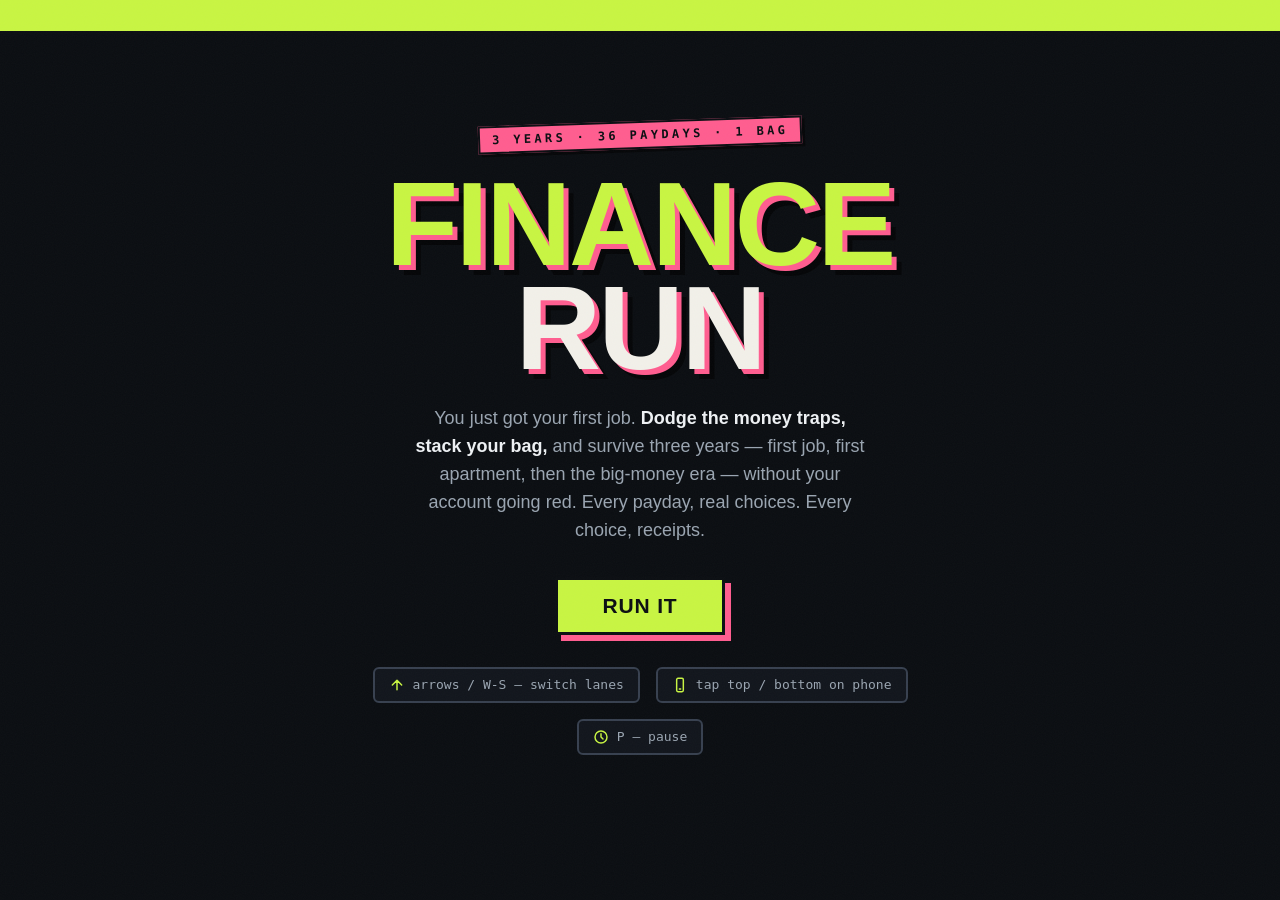
==== commit 5c6b6ac2: "Update Finance Run game" ====
--- a/index.html
+++ b/index.html
@@ -235,9 +235,9 @@
     RENT IS DUE &nbsp;✦&nbsp; YOUR BAG WON'T SECURE ITSELF &nbsp;✦&nbsp; CREDIT SCORE IS A VIBE CHECK FROM BANKS &nbsp;✦&nbsp; COMPOUND INTEREST &gt; LOTTERY &nbsp;✦&nbsp; SCAM DMs AHEAD &nbsp;✦&nbsp; PAY YOURSELF FIRST &nbsp;✦&nbsp; RENT IS DUE &nbsp;✦&nbsp; YOUR BAG WON'T SECURE ITSELF &nbsp;✦&nbsp; CREDIT SCORE IS A VIBE CHECK FROM BANKS &nbsp;✦&nbsp; COMPOUND INTEREST &gt; LOTTERY &nbsp;✦&nbsp; SCAM DMs AHEAD &nbsp;✦&nbsp; PAY YOURSELF FIRST
   </span></div>
   <div class="logo-wrap">
-    <span class="kicker">12 months · 1 paycheck at a time</span>
+    <span class="kicker">3 years · 36 paydays · 1 bag</span>
     <h1 class="logo">Finance<span class="alt">Run</span></h1>
-    <p class="tagline">You just got your first job. <b>Dodge the money traps, stack your bag,</b> and survive a full year without your account going red. Every payday, real choices. Every choice, receipts.</p>
+    <p class="tagline">You just got your first job. <b>Dodge the money traps, stack your bag,</b> and survive three years — first job, first apartment, then the big-money era — without your account going red. Every payday, real choices. Every choice, receipts.</p>
     <button class="btn btn-primary" id="btn-start">Run it</button>
     <div class="howto">
       <span class="chip">
@@ -355,14 +355,13 @@
 }
 
 const MONTHS=["JAN","FEB","MAR","APR","MAY","JUN","JUL","AUG","SEP","OCT","NOV","DEC"];
-const SALARY=1450;          // monthly take-home
-const RENT=700;             // auto-charged at payday
 const MONTH_DIST=2600;      // px of road per month
 
-/* ---------- payday decision deck (the curriculum) ----------
-   effects: cash, invest, debt, credit, vibes, salary (permanent/mo),
-   recur (permanent monthly cash delta), auto (monthly auto-invest) */
-const DECK=[
+/* ---------- payday decision decks (the curriculum, one per year) ----------
+   effects: cash, invest, investPct (multiplies portfolio), debt, credit,
+   vibes, salary (permanent/mo), recur (permanent monthly cash delta),
+   auto (monthly auto-invest) */
+const DECK_Y1=[
  {t:"First paycheck just hit",
   b:"$1,450 lands after rent. Group chat is planning a weekend trip that costs $400. What's the move?",
   c:[
@@ -473,13 +472,244 @@
     x:"Deliberate upgrades are fine — creep is only deadly when it's *unconscious*. One chosen luxury beats ten default ones."}]}
 ];
 
+/* ---------- YEAR 2: moved out, real bills ---------- */
+const DECK_Y2=[
+ {t:"Apartment hunt: deposit due",
+  b:"You're moving out. First month + security deposit on a solo studio runs $1,900. Roommates would halve it.",
+  c:[
+   {l:"Solo studio. Privacy is priceless.",e:{cash:-1900,vibes:9},
+    x:"Housing is the biggest line in any budget. The *30% rule*: rent above 30% of income quietly strangles every other goal."},
+   {l:"Split a 2-bed with a roommate.",e:{cash:-950,vibes:-2},
+    x:"Splitting rent is the single biggest money hack available in your 20s. *$950 saved now, plus hundreds monthly* — that's an investing head start."},
+   {l:"Stay home 6 more months, stack cash.",e:{cash:600,vibes:-6},
+    x:"Unfashionable, mathematically elite. Six months of near-zero rent can fund *an entire emergency fund*. Leave when the cushion exists."}]},
+ {t:"Renters insurance pitch",
+  b:"$15/month covers theft, fire, water damage on everything you own. Your laptop alone is worth $1,200. Worth it?",
+  c:[
+   {l:"Buy the basic $15/mo policy.",e:{recur:-15,vibes:2},
+    x:"Insurance is buying a ceiling on disaster. *$180/yr vs $5k+ to replace everything* is the cheapest peace of mind in finance."},
+   {l:"Skip it, nothing bad ever happens.",e:{vibes:1},
+    x:"Going uninsured is a bet where you win $15/mo and can lose everything you own. *Insure what you can't afford to replace.*"},
+   {l:"Buy the deluxe plan with every add-on.",e:{recur:-45,vibes:1},
+    x:"Over-insuring is real too: add-ons for gadgets you don't own. Cover the catastrophe, *skip the upsells.*"}]},
+ {t:"401(k) match unlocked",
+  b:"New job matches 100% of what you put in, up to 5% of pay. HR says most people your age don't enroll.",
+  c:[
+   {l:"Enroll at the full 5% match.",e:{auto:150,vibes:1},
+    x:"An employer match is a *100% instant return* — the single best deal in all of finance. Skipping it is declining free salary."},
+   {l:"Later. Retirement is 40 years away.",e:{vibes:2},
+    x:"'Later' is the expensive word: money invested in your 20s gets *decades of compounding* that 30s money never catches. Time beats amount."},
+   {l:"Enroll at 1% to test the waters.",e:{auto:40,vibes:1},
+    x:"Better than zero, but under the match cap you're *leaving free money unclaimed*. At minimum, always take the full match."}]},
+ {t:"Health insurance open enrollment",
+  b:"High-deductible plan: $80/mo. Mid plan: $140/mo. No plan: $0 and pray. You're healthy... probably.",
+  c:[
+   {l:"High-deductible plan + save the difference.",e:{recur:-80,vibes:1},
+    x:"Fine choice for the healthy — *if you bank the premium savings* for the deductible. HDHP + HSA is a legit strategy, not a gamble."},
+   {l:"Mid plan, predictable copays.",e:{recur:-140,vibes:3},
+    x:"Paying more monthly to cap surprise costs is *buying predictability*. Neither plan is 'wrong' — the wrong move is not knowing your deductible."},
+   {l:"No insurance. Vibes-based healthcare.",e:{vibes:-3,credit:-5},
+    x:"One ER visit averages *$2,700+* uninsured, and medical debt wrecks credit. Insurance isn't optional infrastructure."}]},
+ {t:"Credit utilization check",
+  b:"Your card limit is $2,000 and you've been riding at $1,500 all month for the points. Score dipped. Why?",
+  c:[
+   {l:"Keep balances under 30% of the limit.",e:{credit:22},
+    x:"*Utilization is ~30% of your score.* Riding at 75% reads as 'stretched thin' even if you pay in full. Under 30%, ideally under 10%."},
+   {l:"Max the card monthly, points are points.",e:{credit:-18,cash:40},
+    x:"$40 of points, minus a cheaper score: high utilization can cost you *thousands* on future loan rates. Points never beat rate."},
+   {l:"Request a limit increase, spend the same.",e:{credit:15},
+    x:"Same spending on a higher limit = lower utilization automatically. A 5-minute request that *raises your score without spending less.*"}]},
+ {t:"Rent-to-own couch",
+  b:"'$23/WEEK, NO CREDIT CHECK!' The couch retails for $500. The contract runs 52 weeks. Do the math before you sit.",
+  c:[
+   {l:"Sign it. $23 is basically nothing.",e:{recur:-92,vibes:5},
+    x:"$23 × 52 weeks = *$1,196 for a $500 couch* — a 139% markup aimed at people who don't multiply. 'Low weekly payments' is the oldest trap in retail."},
+   {l:"Facebook Marketplace, $120 cash.",e:{cash:-120,vibes:2},
+    x:"Used furniture depreciates ~70% the moment it leaves the store. *Buy the depreciation, not the markup.*"},
+   {l:"Floor cushions until you can pay cash.",e:{vibes:-5},
+    x:"Waiting works, but comfort has value too. The lesson isn't 'never buy' — it's *never finance a depreciating $500 object at 139%.*"}]},
+ {t:"Side hustle money hits different",
+  b:"Weekend freelance gigs bring in $400/mo. Nobody withholds taxes on it. Nobody... yet.",
+  c:[
+   {l:"Take it, set aside 25% for taxes.",e:{salary:300,vibes:2},
+    x:"Self-employment income owes *income tax AND self-employment tax*. Skim 25-30% into a separate account on arrival and April is boring."},
+   {l:"Take it, spend every dollar.",e:{salary:400,debt:600,vibes:3},
+    x:"The IRS always collects. Untaxed hustle income becomes a *surprise April bill plus penalties* — the classic freelancer faceplant."},
+   {l:"Pass. Weekends are for living.",e:{vibes:4},
+    x:"Legit choice: burnout has costs too. Just know income is the *highest-leverage variable* — a hustle now can fund freedom later."}]},
+ {t:"Text from 'your bank': account locked",
+  b:"'URGENT: verify your identity in 10 minutes or lose access.' There's a link. It looks... almost real.",
+  c:[
+   {l:"Click fast, enter login to unlock.",e:{cash:-500,credit:-12,vibes:-6},
+    x:"Urgency is the tell. *Banks never ask for credentials via link.* Phishing kits clone bank pages pixel-perfect — the rush is the whole con."},
+   {l:"Call the number on the back of your card.",e:{vibes:3},
+    x:"Out-of-band verification: *contact the institution through a channel YOU choose*, never the one the message provides. This one habit defeats most fraud."},
+   {l:"Ignore all bank messages forever.",e:{vibes:-2},
+    x:"Overcorrection has costs — real fraud alerts exist. The rule isn't 'trust nothing', it's *verify through your own channel.*"}]},
+ {t:"Concert: dynamic pricing hits $380",
+  b:"Your artist. Prices 'may change based on demand' and demand is cooked. Group chat is buying NOW.",
+  c:[
+   {l:"Pay $380 before it goes higher.",e:{cash:-380,vibes:9},
+    x:"Dynamic pricing weaponizes FOMO — 'buy before it rises' is the *pressure tactic itself*. Sometimes worth it; know you're paying for panic."},
+   {l:"Wait for verified resale below face.",e:{cash:-160,vibes:5},
+    x:"Prices for most shows *drop near the date* as sellers panic instead. Patience flips who's under pressure."},
+   {l:"Skip, host a listening party.",e:{vibes:2},
+    x:"The experience budget is real and finite. Skipping one $380 night funds *three smaller nights that bond the same group.*"}]},
+ {t:"Debt cleanup strategy",
+  b:"Leftover balances from year one linger. Two schools of thought: math versus momentum. Pick your poison.",
+  c:[
+   {l:"Avalanche: highest APR first.",e:{cash:-300,debt:-300,credit:12},
+    x:"*Avalanche minimizes total interest paid* — mathematically optimal. If you trust yourself to stick with it, this wins on paper every time."},
+   {l:"Snowball: smallest balance first.",e:{cash:-200,debt:-200,credit:8,vibes:5},
+    x:"*Snowball wins on psychology*: quick kills keep you motivated. The best payoff plan is the one you actually finish."},
+   {l:"Minimums only, invest the rest.",e:{cash:-50,debt:-50,invest:200},
+    x:"Only defensible when debt APR is *below* expected returns (~7%). Card debt at 27% loses that race every single time."}]},
+ {t:"Bonus drop: $600",
+  b:"Performance bonus lands. Emergency fund sits at 1 month of expenses. New phone also exists. Choose.",
+  c:[
+   {l:"Emergency fund to 3 months. Boring wins.",e:{cash:600,vibes:2},
+    x:"Cushion first, everything else second. An emergency fund isn't idle money — *it's what makes every other risk affordable.*"},
+   {l:"Straight into investments.",e:{invest:600,vibes:1},
+    x:"Aggressive, but investing before the cushion means a bad month forces you to *sell at the worst time*. Sequence matters: fund, then invest."},
+   {l:"New phone. Camera's insane.",e:{cash:-400,vibes:7},
+    x:"A $600 bonus becoming a $1,000 phone (with the trade-in games) is how windfalls evaporate. *Windfalls follow the same budget as paychecks.*"}]},
+ {t:"Year 2 boss: lease renewal +$150",
+  b:"Landlord raises rent $150/mo, 'market rates'. You've paid on time for 11 months. Sign, fight, or fly?",
+  c:[
+   {l:"Negotiate with comps + on-time history.",e:{recur:-60,vibes:4,credit:5},
+    x:"Landlords price in turnover costs — a reliable tenant has *leverage*. Comps + payment history knocked $90 off the hike. Everything is negotiable."},
+   {l:"Sign it. Moving is worse.",e:{recur:-150,vibes:-2},
+    x:"Sometimes true — moving costs real money too. But accepting the *first number without a counter* trains every future landlord you'll have."},
+   {l:"Move 20 min further out, $100 cheaper.",e:{recur:100,vibes:-4},
+    x:"Run *total cost*: cheaper rent minus extra transit, time, and delivery fees. Distance is a price too — sometimes worth it, never free."}]}
+];
+
+/* ---------- YEAR 3: big money era ---------- */
+const DECK_Y3=[
+ {t:"Roth IRA or nah",
+  b:"You can spare $500 for long-term investing. Roth IRA, regular brokerage, or keep it liquid?",
+  c:[
+   {l:"Open the Roth IRA.",e:{invest:500,credit:0,vibes:1},
+    x:"Roth = pay tax now, *never again* — decades of growth withdrawn tax-free. For young, lower-bracket earners it's the best wrapper there is."},
+   {l:"Regular brokerage, no rules on my money.",e:{invest:500},
+    x:"Flexibility costs you the tax shield: brokerage gains get taxed. Fine for mid-term goals, but *retirement money belongs in wrappers.*"},
+   {l:"Savings account. Markets still scare me.",e:{cash:0,vibes:1},
+    x:"Three years in, the pattern holds: *cash for the short term, markets for the long term.* Fear priced in decades costs more than any crash."}]},
+ {t:"Job offer: startup equity math",
+  b:"A startup offers +$400/mo and equity 'worth millions someday'. Current job is stable. Recruiter says decide fast.",
+  c:[
+   {l:"Take it — salary bump is real, equity is bonus.",e:{salary:400,vibes:4},
+    x:"Right frame: *value the cash, treat equity as a lottery ticket.* Most startup equity expires worthless — the salary is the only guaranteed part."},
+   {l:"Stay. Stability compounds too.",e:{vibes:1,credit:5},
+    x:"Not every move is up. But run the numbers: staying without a counter-offer *forfeits your market price*. Loyalty should be paid, not assumed."},
+   {l:"Use the offer to counter at current job.",e:{salary:250,vibes:3},
+    x:"A competing offer is *leverage, not betrayal*. Most raises in a career come from moves or credible threats of moves."}]},
+ {t:"Markets drop 20% overnight",
+  b:"Your portfolio is red. Feeds are screaming crash. Your thumb hovers over the sell button.",
+  c:[
+   {l:"Sell everything before it gets worse.",e:{investPct:-0.2,vibes:-6},
+    x:"Selling in a crash *converts a paper loss into a real one* — and you'll miss the rebound waiting to 'feel safe'. Missing the 10 best days halves returns."},
+   {l:"Buy more. Stocks are on sale.",e:{cash:-400,invest:400,vibes:2},
+    x:"If the plan was decades long, a 20% discount is *opportunity, not omen*. This is DCA's finest hour."},
+   {l:"Close the app. Do nothing.",e:{vibes:3},
+    x:"Often the elite move. *Time in the market beats timing the market* — the portfolio that gets forgotten frequently beats the one that gets managed."}]},
+ {t:"'$600 course reveals my 7-figure system'",
+  b:"A finfluencer's ad follows you everywhere. Testimonials glow. The 'system' is behind a paywall.",
+  c:[
+   {l:"Buy it. Investment in yourself, right?",e:{cash:-600,vibes:-4},
+    x:"The guru's actual system is *selling courses*. If a strategy printed money, selling it for $600 would be irrational. The course IS the revenue."},
+   {l:"Library + free resources first.",e:{vibes:3},
+    x:"Every genuine personal-finance principle fits in a *$0 library book*: index funds, emergency fund, match, utilization. Paywalled 'secrets' are marketing."},
+   {l:"Buy it, then chargeback later.",e:{cash:-200,credit:-8},
+    x:"Chargeback abuse has receipts — merchants win most disputes on digital goods and *banks flag serial disputers*. Don't buy what you plan to unbuy."}]},
+ {t:"Car insurance renewal creep",
+  b:"Renewal quote is up 18% with zero claims. Same company since forever. Loyalty means... what exactly?",
+  c:[
+   {l:"Auto-renew. Shopping is a chore.",e:{recur:-40,vibes:1},
+    x:"Insurers charge a measurable *loyalty penalty* — auto-renewers absorb hikes that shoppers don't. Set a calendar reminder, not a vibe."},
+   {l:"Get 3 quotes, switch or leverage.",e:{recur:45,vibes:1},
+    x:"20 minutes of quotes routinely saves *hundreds a year* — and your current insurer often matches when you show them. Shopping IS the discount."},
+   {l:"Drop to state-minimum coverage.",e:{recur:80,vibes:-2},
+    x:"Cheap until it isn't: minimum liability leaves *your savings exposed* in a serious accident. Deductibles you can afford, coverage you can't skip."}]},
+ {t:"Moving in together: the money talk",
+  b:"You and your partner are getting a place. Nobody has mentioned money yet. Somebody has to.",
+  c:[
+   {l:"Merge everything, one account, full trust.",e:{vibes:4},
+    x:"Works for some — but total merging *before testing habits* removes every buffer. Most planners suggest keeping some autonomy either way."},
+   {l:"Yours-mine-ours: split bills proportional to income.",e:{vibes:7},
+    x:"*Proportional beats 50/50* when incomes differ — same sacrifice, not same dollars. Shared goals, personal autonomy, fewer fights."},
+   {l:"Avoid the talk, split rent, wing the rest.",e:{vibes:-8},
+    x:"Money conflict is a *top predictor of breakups* — and silence is where it grows. One awkward conversation now beats a hundred silent resentments."}]},
+ {t:"Transmission dies: $800, car needed Monday",
+  b:"A payday-loan shop glows on the corner: 'CASH IN 15 MINUTES.' Your emergency fund side-eyes you.",
+  c:[
+   {l:"Payday loan, deal with it next check.",e:{cash:800,debt:1100,credit:-10,vibes:-4},
+    x:"Payday loans average *~400% APR* — the $800 becomes $1,100+ fast, and most borrowers re-borrow. It's a debt treadmill wearing a rescue costume."},
+   {l:"0% intro APR card, strict 3-month payoff plan.",e:{cash:800,debt:800,credit:-3},
+    x:"Workable *only with a written payoff plan* — 0% intros expire into 25%+ and the deferred interest lands retroactively on some cards. Read the terms twice."},
+   {l:"Emergency fund. This is the emergency.",e:{cash:-800,vibes:2},
+    x:"The fund did its one job: *a crisis became an inconvenience*. Rebuild it next; that's the cycle working as designed."}]},
+ {t:"Tax refund was $2,100 this year",
+  b:"Feels like winning. Your W-4 disagrees — that was your money, loaned to the government at 0% interest.",
+  c:[
+   {l:"Adjust W-4 to near-zero refund.",e:{salary:80,vibes:1},
+    x:"A big refund is *your own paycheck, delayed a year, interest-free*. Adjusting withholding puts ~$175/mo back where it compounds: with you."},
+   {l:"Keep the big refund. Forced savings.",e:{vibes:3},
+    x:"If the alternative is spending it, forced savings has real value — *behavioral truth beats math* sometimes. Just call it what it is."},
+   {l:"Pay a pro $200 to optimize everything.",e:{cash:-200,vibes:1},
+    x:"Worth it once income gets complicated (hustles, equity, states). For one W-2? *Free filing tools do the same job.* Complexity decides."}]},
+ {t:"The down-payment question",
+  b:"Everyone's asking when you'll buy a house. A down payment needs ~$300/mo saved for years. Do you start?",
+  c:[
+   {l:"Auto-transfer $300/mo to a high-yield savings.",e:{auto:300,vibes:2},
+    x:"Money needed *within ~5 years doesn't belong in stocks* — a crash at closing time is fatal. HYSA: boring, safe, exactly right for near goals."},
+   {l:"Renting is fine. Invest the $300 instead.",e:{auto:300,vibes:2},
+    x:"*Rent vs buy is math, not morality* — renting + investing the difference beats buying in plenty of cities. Run the numbers, ignore the aunties."},
+   {l:"Neither. Future me can figure it out.",e:{vibes:5},
+    x:"No shame in not choosing a goal yet — but *unallocated money leaks*. Even 'undecided' savings deserves an automated bucket."}]},
+ {t:"Portfolio check: one stock is 80% of it",
+  b:"Your first stock pick mooned. It's now most of your net worth, and you love it too much to touch it.",
+  c:[
+   {l:"Let it ride. Winners win.",e:{investPct:-0.25,vibes:-5},
+    x:"Concentration built the gain and concentration erased it. *Any single company can go to zero* — diversification is the only free lunch in investing."},
+   {l:"Rebalance most of it into index funds.",e:{vibes:2,credit:0},
+    x:"Selling a winner feels wrong and is usually right. *Rebalancing converts luck into a locked-in base* — the boring move that keeps the money."},
+   {l:"Add bonds + international for real balance.",e:{invest:150,vibes:1},
+    x:"Diversification across *asset classes*, not just more stocks — bonds and international don't crash on the same news as the S&P."}]},
+ {t:"Data breach: your info's out there",
+  b:"Some company you forgot leaked your SSN. Credit monitoring services suddenly want $25/mo to 'protect' you.",
+  c:[
+   {l:"Freeze your credit at all 3 bureaus. Free.",e:{credit:10,vibes:2},
+    x:"A *credit freeze is free, reversible, and actually blocks* new accounts — the one move that works. Unfreeze in minutes when you need a loan."},
+   {l:"Pay $25/mo for monitoring.",e:{recur:-25},
+    x:"Monitoring *tells you about fraud after it happens* — a smoke alarm sold at sprinkler prices. The free freeze prevents; the paid product notifies."},
+   {l:"Ignore it. What are the odds?",e:{cash:-350,credit:-15,vibes:-4},
+    x:"Leaked SSNs get used — new cards, loans, your name. Cleanup averages *months of disputes*. Ten minutes of freezing beats all of it."}]},
+ {t:"Final boss: the 25x question",
+  b:"Three years in. The math says money invested young buys freedom later. How does this story end?",
+  c:[
+   {l:"Automate 25% savings rate. Freedom fund.",e:{auto:350,credit:10,vibes:2},
+    x:"The *25x rule*: invest ~25 times annual spending and work becomes optional. Savings rate — not income, not picks — is the variable that decides when."},
+   {l:"Money's fake. Spend it while young.",e:{cash:-800,vibes:10},
+    x:"Memories compound too — but 'money is fake' stops being cute the first month rent isn't. *Fund the future AND the fun; it was never either-or.*"},
+   {l:"15% automated, live well on the rest.",e:{auto:250,vibes:5},
+    x:"The sustainable middle: *15% automated is quietly wealthy in 20 years* while the other 85% builds a life worth funding. Balance is a strategy."}]}
+];
+
+const LEVELS=[
+ {name:"Year 1 · First Job",   intro:"Entry-level paycheck, big-city dreams.", salary:1450, rent:700,  deck:DECK_Y1},
+ {name:"Year 2 · Moved Out",   intro:"Your own place. Your own bills. Rent went up, but so did the paycheck — real-adult expenses have entered the chat.", salary:1750, rent:950,  deck:DECK_Y2},
+ {name:"Year 3 · Big Money Era",intro:"Promotions, portfolios, and bigger sharks. The traps stop looking like traps — final year, biggest stakes.", salary:2150, rent:1100, deck:DECK_Y3}
+];
+const deck=()=>LEVELS[S.level].deck;
+
 /* ---------- state ---------- */
 const S={};
 function resetState(){
   Object.assign(S,{
     cash:800, credit:650, vibes:70,
-    invest:0, debt:0, salary:SALARY, recurring:0, autoInvest:0,
-    month:0, dist:0, speed:4.2,
+    invest:0, debt:0, salary:LEVELS[0].salary, raise:0, recurring:0, autoInvest:0,
+    level:0, month:0, dist:0, speed:4.2,
     lane:1, playerY:0, running:false, paused:false, over:false,
     ents:[], spawnT:0, coins:0, hits:0, scamsDodged:0,
     lessons:[], t:0, shake:0
@@ -606,7 +836,7 @@
   $("v-credit").textContent=String(Math.round(S.credit));
   $("v-vibes").textContent=String(Math.round(S.vibes));
   $("bar-vibes").style.width=clamp(S.vibes,0,100)+"%";
-  $("month-pill").textContent=MONTHS[clamp(S.month,0,11)];
+  $("month-pill").textContent=`Y${S.level+1} ${MONTHS[clamp(S.month,0,11)]}`;
 }
 let toastT=null;
 function toast(msg,bad){
@@ -621,8 +851,8 @@
 /* ---------- decisions ---------- */
 function openCard(){
   S.paused=true;
-  const d=DECK[S.month];
-  $("card-tag").textContent=`Payday ${S.month+1}/12 · +${fmt$(S.salary)} in · ${fmt$(RENT)} rent out`;
+  const d=deck()[S.month];
+  $("card-tag").textContent=`Year ${S.level+1} · Payday ${S.month+1}/12 · +${fmt$(S.salary)} in · ${fmt$(LEVELS[S.level].rent)} rent out`;
   $("card-title").textContent=d.t;
   $("card-body").textContent=d.b;
   const box=$("card-choices");box.replaceChildren();
@@ -640,7 +870,7 @@
   if(first)first.focus();
 }
 function pick(i){
-  const d=DECK[S.month],c=d.c[i],e=c.e;
+  const d=deck()[S.month],c=d.c[i],e=c.e;
   const deltaBox=$("lesson-delta");deltaBox.replaceChildren();
   const addDelta=(label,v,money)=>{
     if(!v)return;
@@ -657,9 +887,10 @@
     S.debt-=pay;S.cash-=pay;
     if(pay)addDelta("DEBT $",-pay,false);
   }
+  if(e.investPct){const dv=Math.round(S.invest*e.investPct);S.invest+=dv;if(dv)addDelta("PORTFOLIO $",dv,false);}
   if(e.credit){S.credit=clamp(S.credit+e.credit,300,850);addDelta("CREDIT",e.credit,false);}
   if(e.vibes){S.vibes=clamp(S.vibes+e.vibes,0,100);addDelta("VIBES",e.vibes,false);}
-  if(e.salary){S.salary+=e.salary;addDelta("SALARY/mo $",e.salary,false);}
+  if(e.salary){S.salary+=e.salary;S.raise+=e.salary;addDelta("SALARY/mo $",e.salary,false);}
   if(e.recur){S.recurring+=e.recur;addDelta("MONTHLY $",e.recur,false);}
   if(e.auto){S.autoInvest+=e.auto;addDelta("AUTO-INVEST/mo $",e.auto,false);}
   S.lessons.push(d.t);
@@ -677,9 +908,38 @@
 function closeCard(){
   $("overlay").classList.remove("on");
   S.month++;
-  if(S.month>=12||S.cash<-600){endRun();return;}
+  if(S.cash<-600){endRun();return;}
+  if(S.month>=12){
+    if(S.level>=LEVELS.length-1){endRun();return;}
+    levelClear();return;
+  }
   S.paused=false;
-  S.speed=4.2+S.month*0.42;
+  S.speed=4.2+S.level*1.4+S.month*0.42;
+}
+/* ---------- level transitions ---------- */
+function levelClear(){
+  S.paused=true;
+  const nxt=LEVELS[S.level+1];
+  $("card-tag").textContent=`YEAR ${S.level+1} CLEAR ✦ LEVEL UP`;
+  $("card-title").textContent=nxt.name;
+  $("card-body").textContent=nxt.intro+` New pay: ${fmt$(nxt.salary+S.raise)}/mo. New rent: ${fmt$(nxt.rent)}/mo. Faster traps ahead.`;
+  const box=$("card-choices");box.replaceChildren();
+  const b=el("button","choice");
+  b.appendChild(el("span","key","→"));
+  b.appendChild(el("span",null,`Start ${nxt.name}`));
+  b.onclick=startNextLevel;
+  box.appendChild(b);
+  $("card-lesson").classList.remove("on");
+  $("overlay").classList.add("on");
+  b.focus();
+}
+function startNextLevel(){
+  S.level++;S.month=0;S.dist=0;S.ents=[];S.spawnT=0;
+  S.salary=LEVELS[S.level].salary+S.raise;
+  $("overlay").classList.remove("on");
+  S.paused=false;
+  S.speed=4.2+S.level*1.4;
+  hud();
 }
 let keyHandler=null;
 function cardKeys(on){
@@ -687,7 +947,7 @@
   if(on){
     keyHandler=ev=>{
       const n=parseInt(ev.key,10);
-      if(n>=1&&n<=DECK[S.month].c.length)pick(n-1);
+      if(n>=1&&n<=deck()[S.month].c.length)pick(n-1);
     };
     addEventListener("keydown",keyHandler);
   }
@@ -700,7 +960,7 @@
   S.invest+=growth+S.autoInvest;
   if(S.autoInvest)S.cash-=S.autoInvest;
   S.debt=Math.round(S.debt*1.02);               // carried debt compounds
-  S.cash+=S.salary-RENT+S.recurring;
+  S.cash+=S.salary-LEVELS[S.level].rent+S.recurring;
   hud();
   openCard();
 }
@@ -717,7 +977,7 @@
   S.playerY+=(target-S.playerY)*(reducedMotion?1:0.25);
   // spawn
   S.spawnT-=S.speed;
-  if(S.spawnT<=0){spawn();S.spawnT=170+Math.random()*160-S.month*6;}
+  if(S.spawnT<=0){spawn();S.spawnT=Math.max(70,170+Math.random()*160-S.month*6-S.level*25);}
   // move + collide
   const px=Math.max(84,W*0.14);
   for(const e of S.ents){
@@ -770,7 +1030,7 @@
   const nw=S.cash+S.invest-S.debt;
   if(S.cash<-600)return{g:"F",n:"Account went red. Overdraft fees eat people alive — build the cushion first, then run it back."};
   let pts=0;
-  pts+=clamp(nw/45,0,100);              // wealth
+  pts+=clamp(nw/(45*(S.level+1)),0,100);  // wealth bar scales per year survived
   pts+=clamp((S.credit-600)/2.5,0,100); // credit
   pts+=clamp(S.vibes,0,100);            // life
   const avg=pts/3;
@@ -786,8 +1046,9 @@
   cardKeys(false);
   const nw=S.cash+S.invest-S.debt;
   const overdraft=S.cash<-600;
-  $("end-title").textContent=overdraft?"Overdrafted.":"Year One: Wrapped";
-  $("end-sub").textContent=`FINANCE RUN · ${overdraft?"RUN ENDED IN "+MONTHS[clamp(S.month,0,11)]:"12 MONTHS SURVIVED"}`;
+  const survived=S.level*12+clamp(S.month,0,12);
+  $("end-title").textContent=overdraft?"Overdrafted.":"3 Years: Wrapped";
+  $("end-sub").textContent=`FINANCE RUN · ${overdraft?`RUN ENDED Y${S.level+1} `+MONTHS[clamp(S.month,0,11)]:survived+" MONTHS SURVIVED"}`;
   const lines=[
     ["Cash on hand",fmt$(S.cash)],
     ["Invested",fmt$(S.invest)],
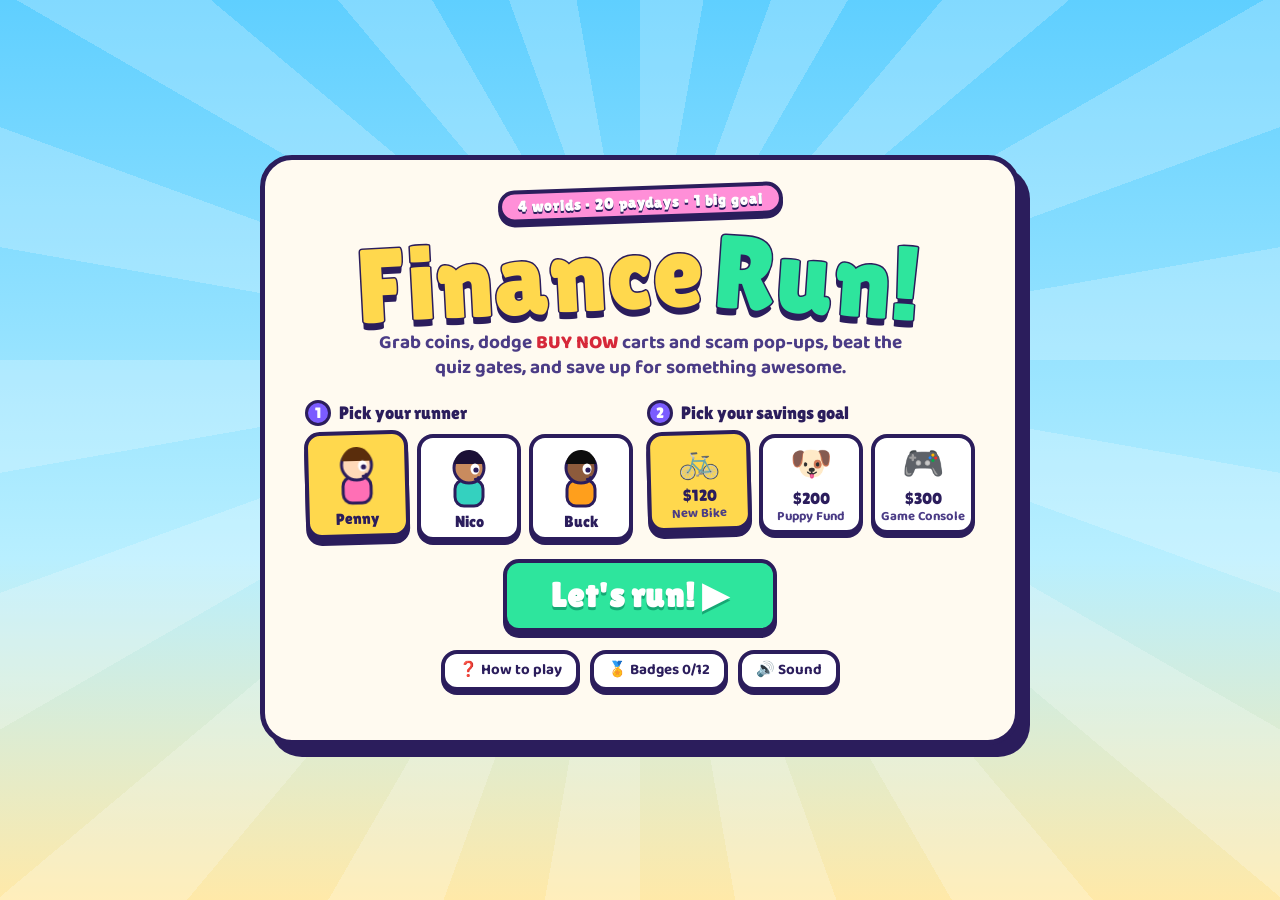
==== commit 5167aacd: "Rebuild Finance Run as a kids' money-skills game Retarget the game at roughly 10-year-olds and make " ====
--- a/index.html
+++ b/index.html
@@ -2,1106 +2,99 @@
 <html lang="en">
 <head>
 <meta charset="UTF-8">
-<meta name="viewport" content="width=device-width, initial-scale=1">
-<title>FINANCE RUN</title>
-<style>
-/* ============ design tokens ============ */
-:root{
-  --ink-950:#0b0e12;
-  --ink-900:#11151c;
-  --ink-800:#1a2029;
-  --ink-700:#252d39;
-  --ink-600:#37404f;
-  --paper:#f2f0e9;
-  --acid:#c8f542;
-  --hot:#ff5d8f;
-  --sky:#5dc9ff;
-  --gold:#ffd23f;
-  --danger:#ff4d4d;
-  --txt:#eef1f4;
-  --txt-dim:#9aa5b1;
-
-  --font-display:"Arial Black","Archivo Black",Impact,sans-serif;
-  --font-mono:ui-monospace,"SF Mono",Menlo,Consolas,monospace;
-  --font-body:-apple-system,"Segoe UI",Roboto,Helvetica,Arial,sans-serif;
-
-  --sp-1:4px; --sp-2:8px; --sp-3:12px; --sp-4:16px; --sp-5:24px; --sp-6:32px;
-  --r-1:6px;
-  --bd:2px solid var(--ink-600);
-  --t-fast:150ms; --t-med:240ms;
-}
-*{margin:0;padding:0;box-sizing:border-box}
-html,body{height:100%}
-body{
-  background:var(--ink-950);
-  color:var(--txt);
-  font-family:var(--font-body);
-  overflow:hidden;
-  -webkit-font-smoothing:antialiased;
-}
-/* faint grain so flats don't look sterile */
-body::after{
-  content:"";position:fixed;inset:0;pointer-events:none;opacity:.05;z-index:99;
-  background-image:url("data:image/svg+xml,%3Csvg xmlns='http://www.w3.org/2000/svg' width='120' height='120'%3E%3Cfilter id='n'%3E%3CfeTurbulence type='fractalNoise' baseFrequency='.9' numOctaves='2'/%3E%3C/filter%3E%3Crect width='120' height='120' filter='url(%23n)' opacity='.6'/%3E%3C/svg%3E");
-}
-button{font-family:inherit;cursor:pointer;touch-action:manipulation}
-button:focus-visible,a:focus-visible{outline:3px solid var(--sky);outline-offset:2px}
-
-.screen{position:fixed;inset:0;display:none;flex-direction:column;align-items:center;justify-content:center;padding:var(--sp-5)}
-.screen.on{display:flex}
-
-/* ============ title screen ============ */
-.ticker{
-  position:fixed;top:0;left:0;right:0;height:34px;display:flex;align-items:center;overflow:hidden;
-  background:var(--acid);color:var(--ink-950);border-bottom:3px solid var(--ink-950);
-  font-family:var(--font-mono);font-size:13px;font-weight:700;letter-spacing:.06em;white-space:nowrap;
-}
-.ticker span{padding-left:100%;display:inline-block;animation:tick 26s linear infinite}
-@keyframes tick{to{transform:translateX(-100%)}}
-@media (prefers-reduced-motion:reduce){.ticker span{animation:none;padding-left:var(--sp-4)}}
-
-.logo-wrap{text-align:center;max-width:640px}
-.kicker{
-  display:inline-block;font-family:var(--font-mono);font-size:12px;letter-spacing:.28em;
-  color:var(--ink-950);background:var(--hot);padding:5px 12px;transform:rotate(-2deg);
-  border:2px solid var(--ink-950);box-shadow:3px 3px 0 rgba(0,0,0,.5);margin-bottom:var(--sp-5);
-  text-transform:uppercase;font-weight:700;
-}
-h1.logo{
-  font-family:var(--font-display);
-  font-size:clamp(52px,13vw,118px);
-  line-height:.88;letter-spacing:-.02em;text-transform:uppercase;
-  color:var(--acid);
-  text-shadow:5px 5px 0 var(--hot), 10px 10px 0 rgba(0,0,0,.6);
-}
-h1.logo .alt{color:var(--paper);display:block}
-.tagline{
-  margin-top:var(--sp-5);color:var(--txt-dim);font-size:clamp(15px,2.4vw,18px);line-height:1.55;max-width:46ch;
-  margin-left:auto;margin-right:auto;
-}
-.tagline b{color:var(--txt)}
-
-.btn{
-  border:3px solid var(--ink-950);font-weight:800;letter-spacing:.04em;text-transform:uppercase;
-  transition:transform var(--t-fast) ease-out, box-shadow var(--t-fast) ease-out;
-  min-height:48px;
-}
-.btn-primary{
-  background:var(--acid);color:var(--ink-950);font-size:clamp(17px,2.6vw,21px);
-  padding:14px 44px;box-shadow:6px 6px 0 var(--hot);margin-top:var(--sp-6);
-  font-family:var(--font-display);
-}
-.btn-primary:hover{transform:translate(-2px,-2px);box-shadow:8px 8px 0 var(--hot)}
-.btn-primary:active{transform:translate(3px,3px);box-shadow:2px 2px 0 var(--hot)}
-.howto{
-  margin-top:var(--sp-6);display:flex;gap:var(--sp-4);flex-wrap:wrap;justify-content:center;
-  font-family:var(--font-mono);font-size:13px;color:var(--txt-dim);
-}
-.howto .chip{display:flex;align-items:center;gap:8px;border:var(--bd);padding:8px 14px;border-radius:var(--r-1);background:var(--ink-900)}
-.howto svg{width:16px;height:16px;stroke:var(--acid);flex:none}
-.hiscore{margin-top:var(--sp-5);font-family:var(--font-mono);font-size:13px;color:var(--gold);letter-spacing:.08em}
-
-/* ============ game screen ============ */
-#screen-game{padding:0;justify-content:flex-start}
-.hud{
-  width:100%;display:flex;align-items:stretch;gap:var(--sp-2);padding:var(--sp-3);
-  background:var(--ink-900);border-bottom:3px solid var(--ink-950);
-}
-.stat{
-  flex:1;min-width:0;border:var(--bd);background:var(--ink-800);border-radius:var(--r-1);
-  padding:8px 12px;display:flex;flex-direction:column;gap:2px;
-}
-.stat .lbl{display:flex;align-items:center;gap:6px;font-family:var(--font-mono);font-size:10px;letter-spacing:.18em;color:var(--txt-dim);text-transform:uppercase}
-.stat .lbl svg{width:13px;height:13px;flex:none}
-.stat .val{font-family:var(--font-mono);font-weight:700;font-size:clamp(15px,2.6vw,21px);font-variant-numeric:tabular-nums;color:var(--txt)}
-.stat.cash .val{color:var(--acid)}
-.stat.cash.neg .val{color:var(--danger)}
-.stat.credit .val{color:var(--sky)}
-.stat.vibes .val{color:var(--hot)}
-.stat .bar{height:5px;background:var(--ink-950);border-radius:3px;overflow:hidden;margin-top:4px}
-.stat .bar i{display:block;height:100%;background:var(--hot);width:50%;transition:width var(--t-med) ease-out}
-.month-pill{
-  align-self:center;flex:none;font-family:var(--font-display);font-size:clamp(14px,2.4vw,20px);
-  background:var(--paper);color:var(--ink-950);border:3px solid var(--ink-950);
-  padding:8px 14px;transform:rotate(1.5deg);box-shadow:3px 3px 0 rgba(0,0,0,.5);white-space:nowrap;
-}
-#stage-wrap{position:relative;flex:1;width:100%;overflow:hidden}
-canvas{display:block;width:100%;height:100%;background:var(--ink-950)}
-.toast{
-  position:absolute;left:50%;top:14%;transform:translateX(-50%);
-  font-family:var(--font-mono);font-weight:700;font-size:15px;letter-spacing:.05em;
-  background:var(--ink-950);border:2px solid var(--acid);color:var(--acid);
-  padding:8px 16px;border-radius:var(--r-1);opacity:0;pointer-events:none;white-space:nowrap;
-  transition:opacity var(--t-med), transform var(--t-med);
-}
-.toast.bad{border-color:var(--danger);color:var(--danger)}
-.toast.show{opacity:1;transform:translateX(-50%) translateY(-6px)}
-
-/* decision card */
-.overlay{
-  position:absolute;inset:0;display:none;align-items:center;justify-content:center;
-  background:rgba(6,8,11,.72);backdrop-filter:blur(3px);padding:var(--sp-4);z-index:5;
-}
-.overlay.on{display:flex}
-.card{
-  width:min(560px,100%);background:var(--paper);color:var(--ink-950);
-  border:3px solid var(--ink-950);box-shadow:8px 8px 0 var(--acid);
-  padding:var(--sp-5);border-radius:var(--r-1);
-  animation:cardin var(--t-med) ease-out;
-  max-height:100%;overflow-y:auto;
-}
-@keyframes cardin{from{transform:translateY(16px) scale(.97);opacity:0}to{transform:none;opacity:1}}
-@media (prefers-reduced-motion:reduce){.card{animation:none}}
-.card .tag{
-  display:inline-block;font-family:var(--font-mono);font-size:11px;font-weight:700;letter-spacing:.2em;
-  text-transform:uppercase;background:var(--ink-950);color:var(--acid);padding:4px 10px;margin-bottom:var(--sp-3);
-}
-.card h2{font-family:var(--font-display);font-size:clamp(20px,4vw,27px);line-height:1.08;text-transform:uppercase;margin-bottom:var(--sp-3)}
-.card p.body{font-size:15px;line-height:1.55;color:#3a4149;margin-bottom:var(--sp-4)}
-.choices{display:flex;flex-direction:column;gap:var(--sp-2)}
-.choice{
-  text-align:left;background:#fff;border:2px solid var(--ink-950);border-radius:var(--r-1);
-  padding:12px 14px;font-size:14.5px;line-height:1.4;display:flex;gap:10px;align-items:flex-start;
-  transition:transform var(--t-fast), box-shadow var(--t-fast), background var(--t-fast);
-  box-shadow:3px 3px 0 rgba(0,0,0,.25);color:var(--ink-950);
-}
-.choice:hover:not(:disabled){background:var(--acid);transform:translate(-1px,-1px);box-shadow:4px 4px 0 rgba(0,0,0,.35)}
-.choice:active:not(:disabled){transform:translate(2px,2px);box-shadow:1px 1px 0 rgba(0,0,0,.35)}
-.choice:disabled{cursor:default}
-.choice.picked{background:var(--acid)}
-.choice.faded{opacity:.35}
-.choice .key{
-  flex:none;font-family:var(--font-mono);font-weight:700;font-size:12px;border:2px solid var(--ink-950);
-  width:24px;height:24px;display:grid;place-items:center;border-radius:4px;background:var(--paper);margin-top:1px;
-}
-.lesson{
-  border-top:2px dashed var(--ink-950);margin-top:var(--sp-4);padding-top:var(--sp-4);display:none;
-}
-.lesson.on{display:block}
-.lesson .delta{font-family:var(--font-mono);font-weight:700;font-size:14px;margin-bottom:var(--sp-2);display:flex;gap:14px;flex-wrap:wrap}
-.lesson .delta .up{color:#2e7d1f}.lesson .delta .down{color:#c62828}
-.lesson p{font-size:14.5px;line-height:1.55;color:#3a4149}
-.lesson p strong{color:var(--ink-950)}
-.btn-continue{
-  margin-top:var(--sp-4);width:100%;background:var(--ink-950);color:var(--acid);
-  font-family:var(--font-display);font-size:16px;padding:12px;border-radius:var(--r-1);
-  box-shadow:4px 4px 0 var(--hot);border:3px solid var(--ink-950);
-}
-.btn-continue:hover{transform:translate(-1px,-1px);box-shadow:5px 5px 0 var(--hot)}
-
-/* pause hint */
-.pausehint{
-  position:absolute;bottom:10px;right:12px;font-family:var(--font-mono);font-size:11px;
-  color:var(--txt-dim);letter-spacing:.08em;background:rgba(11,14,18,.7);padding:4px 8px;border-radius:4px;
-}
-
-/* ============ end screen ============ */
-.receipt{
-  width:min(430px,94vw);background:var(--paper);color:var(--ink-950);
-  font-family:var(--font-mono);border:3px solid var(--ink-950);
-  box-shadow:10px 10px 0 var(--hot);
-  padding:var(--sp-5);
-  max-height:78vh;overflow-y:auto;
-}
-.receipt h2{font-family:var(--font-display);font-size:24px;text-align:center;letter-spacing:.02em;text-transform:uppercase}
-.receipt .sub{text-align:center;font-size:11px;letter-spacing:.22em;margin:4px 0 var(--sp-4);color:#555}
-.rline{display:flex;justify-content:space-between;font-size:13.5px;padding:5px 0;font-variant-numeric:tabular-nums}
-.rline.total{border-top:2px dashed var(--ink-950);border-bottom:2px dashed var(--ink-950);margin-top:var(--sp-2);padding:9px 0;font-weight:700;font-size:15px}
-.grade-row{display:flex;align-items:center;justify-content:center;gap:var(--sp-4);margin:var(--sp-4) 0}
-.grade{
-  font-family:var(--font-display);font-size:64px;line-height:1;color:var(--ink-950);
-  background:var(--acid);border:3px solid var(--ink-950);padding:6px 22px;transform:rotate(-3deg);
-  box-shadow:5px 5px 0 var(--ink-950);
-}
-.grade-note{font-size:12.5px;line-height:1.5;max-width:20ch}
-.rlessons-hd{font-size:11px;letter-spacing:.18em;text-transform:uppercase;color:#555}
-.rlessons{margin:var(--sp-3) 0;font-size:12.5px;line-height:1.6;list-style:square}
-.rlessons li{margin-left:18px;margin-bottom:6px}
-.barcode{margin:var(--sp-4) auto 4px;height:38px;width:82%;
-  background:repeating-linear-gradient(90deg,var(--ink-950) 0 2px,transparent 2px 5px,var(--ink-950) 5px 6px,transparent 6px 10px)}
-.receipt .foot{text-align:center;font-size:10px;letter-spacing:.18em;color:#666;margin-top:6px}
-.end-actions{display:flex;gap:var(--sp-3);margin-top:var(--sp-5)}
-.btn-ghost{
-  background:var(--ink-800);color:var(--txt);font-size:14px;padding:12px 22px;border-radius:var(--r-1);
-  box-shadow:4px 4px 0 rgba(0,0,0,.5);font-family:var(--font-mono);font-weight:700;
-}
-</style>
+<meta name="viewport" content="width=device-width, initial-scale=1, viewport-fit=cover">
+<title>Finance Run: Money Quest</title>
+<meta name="description" content="A free money-skills runner game for kids. Grab coins, dodge impulse buys and scams, answer quiz gates, and save up for your goal across 4 worlds.">
+<meta name="theme-color" content="#5fcfff">
+<link rel="icon" href="data:image/svg+xml,%3Csvg xmlns='http://www.w3.org/2000/svg' viewBox='0 0 100 100'%3E%3Ctext y='.9em' font-size='90'%3E%F0%9F%AA%99%3C/text%3E%3C/svg%3E">
+<link rel="preconnect" href="https://fonts.googleapis.com">
+<link rel="preconnect" href="https://fonts.gstatic.com" crossorigin>
+<link href="https://fonts.googleapis.com/css2?family=Baloo+2:wght@500;700;800&family=Lilita+One&display=swap" rel="stylesheet">
+<link rel="stylesheet" href="css/style.css">
 </head>
 <body>
 
 <!-- ============ TITLE ============ -->
-<div class="screen on" id="screen-title">
-  <div class="ticker" aria-hidden="true"><span>
-    RENT IS DUE &nbsp;✦&nbsp; YOUR BAG WON'T SECURE ITSELF &nbsp;✦&nbsp; CREDIT SCORE IS A VIBE CHECK FROM BANKS &nbsp;✦&nbsp; COMPOUND INTEREST &gt; LOTTERY &nbsp;✦&nbsp; SCAM DMs AHEAD &nbsp;✦&nbsp; PAY YOURSELF FIRST &nbsp;✦&nbsp; RENT IS DUE &nbsp;✦&nbsp; YOUR BAG WON'T SECURE ITSELF &nbsp;✦&nbsp; CREDIT SCORE IS A VIBE CHECK FROM BANKS &nbsp;✦&nbsp; COMPOUND INTEREST &gt; LOTTERY &nbsp;✦&nbsp; SCAM DMs AHEAD &nbsp;✦&nbsp; PAY YOURSELF FIRST
-  </span></div>
-  <div class="logo-wrap">
-    <span class="kicker">3 years · 36 paydays · 1 bag</span>
-    <h1 class="logo">Finance<span class="alt">Run</span></h1>
-    <p class="tagline">You just got your first job. <b>Dodge the money traps, stack your bag,</b> and survive three years — first job, first apartment, then the big-money era — without your account going red. Every payday, real choices. Every choice, receipts.</p>
-    <button class="btn btn-primary" id="btn-start">Run it</button>
-    <div class="howto">
-      <span class="chip">
-        <svg viewBox="0 0 24 24" fill="none" stroke-width="2.2" stroke-linecap="round" stroke-linejoin="round" aria-hidden="true"><path d="M12 19V5M5 12l7-7 7 7"/></svg>
-        arrows / W-S — switch lanes
-      </span>
-      <span class="chip">
-        <svg viewBox="0 0 24 24" fill="none" stroke-width="2.2" stroke-linecap="round" stroke-linejoin="round" aria-hidden="true"><rect x="7" y="2" width="10" height="20" rx="2"/><path d="M11 18h2"/></svg>
-        tap top / bottom on phone
-      </span>
-      <span class="chip">
-        <svg viewBox="0 0 24 24" fill="none" stroke-width="2.2" stroke-linecap="round" stroke-linejoin="round" aria-hidden="true"><circle cx="12" cy="12" r="9"/><path d="M12 7v5l3 3"/></svg>
-        P — pause
-      </span>
+<section class="screen on" id="screen-title" aria-labelledby="logo">
+  <div class="rays" aria-hidden="true"></div>
+  <div class="floaties" aria-hidden="true">
+    <span style="--x:6%;--d:11s;--w:0s">🪙</span><span style="--x:20%;--d:14s;--w:3s">💵</span>
+    <span style="--x:36%;--d:12s;--w:6s">🐷</span><span style="--x:63%;--d:13s;--w:1s">📈</span>
+    <span style="--x:78%;--d:10s;--w:4s">🪙</span><span style="--x:91%;--d:15s;--w:7s">💰</span>
+  </div>
+  <div class="title-card">
+    <p class="kicker">4 worlds · 20 paydays · 1 big goal</p>
+    <h1 class="logo" id="logo"><span class="l1">Finance</span><span class="l2">Run!</span></h1>
+    <p class="tagline">Grab coins, dodge <b>BUY NOW</b> carts and scam pop-ups, beat the quiz gates, and save up for something awesome.</p>
+    <div class="pickers">
+      <div class="picker">
+        <h2 class="pick-hd"><span>1</span> Pick your runner</h2>
+        <div class="pick-row" id="pick-runner" role="radiogroup" aria-label="Runner"></div>
+      </div>
+      <div class="picker">
+        <h2 class="pick-hd"><span>2</span> Pick your savings goal</h2>
+        <div class="pick-row" id="pick-goal" role="radiogroup" aria-label="Savings goal"></div>
+      </div>
     </div>
-    <div class="hiscore" id="hiscore"></div>
+    <button class="btn btn-go" id="btn-play">Let's run! ▶</button>
+    <div class="title-row">
+      <button class="btn btn-small" id="btn-howto">❓ How to play</button>
+      <button class="btn btn-small" id="btn-badges">🏅 Badges <span id="badge-count">0/12</span></button>
+      <button class="btn btn-small" id="btn-sound" aria-pressed="true">🔊 Sound</button>
+    </div>
+    <p class="best" id="best"></p>
   </div>
+</section>
+
+<!-- ============ GAME ============ -->
+<section class="screen" id="screen-game" aria-label="Game">
+  <div id="stage-wrap">
+    <canvas id="stage"></canvas>
+
+    <header class="hud">
+      <div class="hud-money">
+        <div class="chip wallet" title="Wallet: money you can spend. Traps take from here."><span class="ic">💵</span><span class="lbl">Wallet</span><b id="h-wallet">$0</b></div>
+        <div class="chip savings" title="Savings: safe from traps. Earns interest at a bank."><span class="ic">🐷</span><span class="lbl">Savings</span><b id="h-savings">$0</b><small id="h-rate"></small></div>
+        <div class="chip invest" id="c-invest" hidden title="Investments: can go up or down each payday."><span class="ic">📈</span><b id="h-invest">$0</b></div>
+        <div class="chip debt" id="c-debt" hidden title="Debt: money you owe. Grows 10% every payday."><span class="ic">🧾</span><b id="h-debt">$0</b></div>
+      </div>
+      <div class="hud-goal" title="Your goal: savings plus investments">
+        <span class="goal-emoji" id="h-goal-emoji">🚲</span>
+        <div class="goalbar"><i id="h-goal-fill"></i></div>
+        <b id="h-goal-text">$0 / $120</b>
+      </div>
+      <div class="hud-right">
+        <span class="hearts" id="h-hearts" role="img" aria-label="3 hearts"></span>
+        <span class="chip joy" title="Joy: money is for living too!"><span class="ic" id="h-joy-ic">😊</span><b id="h-joy">60</b></span>
+        <button class="icon-btn" id="btn-pause" aria-label="Pause">⏸</button>
+      </div>
+    </header>
+
+    <div class="trip">
+      <span class="trip-label" id="trip-label">Allowance Alley · Payday 1 of 5</span>
+      <div class="tripbar"><i id="trip-fill"></i><span class="gate-mark">❓</span><span class="pay-mark">💰</span></div>
+    </div>
+    <div class="powers" id="powers" aria-live="polite"></div>
+    <div class="banner" id="banner" aria-live="polite"></div>
+    <div class="toast" id="toast" aria-live="polite"></div>
+    <div class="countdown" id="countdown" aria-hidden="true"></div>
+    <div class="rotate-hint" aria-hidden="true">📱↔️ Turn your screen sideways for a bigger track!</div>
+  </div>
+  <div class="touch" id="touch" aria-hidden="true">
+    <div class="touch-l"><button id="t-up" tabindex="-1">▲</button><button id="t-down" tabindex="-1">▼</button></div>
+    <button id="t-jump" class="t-jump" tabindex="-1">JUMP ⤴</button>
+  </div>
+</section>
+
+<!-- one overlay for every panel: plans, paydays, shop, pause, results -->
+<div class="overlay" id="overlay">
+  <div class="panel" id="panel" role="dialog" aria-modal="true" aria-labelledby="panel-title"></div>
 </div>
 
-<!-- ============ GAME ============ -->
-<div class="screen" id="screen-game">
-  <div class="hud">
-    <div class="stat cash" id="stat-cash">
-      <span class="lbl">
-        <svg viewBox="0 0 24 24" fill="none" stroke="currentColor" stroke-width="2" stroke-linecap="round" aria-hidden="true"><path d="M12 2v20M17 6.5C17 4.6 14.8 4 12 4s-5 .9-5 2.8c0 4.4 10 2 10 6.9 0 1.9-2.2 3.3-5 3.3s-5-1-5-2.9"/></svg>
-        Cash
-      </span>
-      <span class="val" id="v-cash">$0</span>
-    </div>
-    <div class="stat credit" id="stat-credit">
-      <span class="lbl">
-        <svg viewBox="0 0 24 24" fill="none" stroke="currentColor" stroke-width="2" stroke-linecap="round" aria-hidden="true"><rect x="2" y="5" width="20" height="14" rx="2"/><path d="M2 10h20"/></svg>
-        Credit
-      </span>
-      <span class="val" id="v-credit">650</span>
-    </div>
-    <div class="stat vibes" id="stat-vibes">
-      <span class="lbl">
-        <svg viewBox="0 0 24 24" fill="none" stroke="currentColor" stroke-width="2" stroke-linecap="round" stroke-linejoin="round" aria-hidden="true"><path d="M20.8 8.6a5.5 5.5 0 0 0-9.8-3.4A5.5 5.5 0 0 0 3.2 12c0 5 7.8 9 8.8 9s8.8-4 8.8-9z"/></svg>
-        Vibes
-      </span>
-      <span class="val" id="v-vibes">70</span>
-      <span class="bar"><i id="bar-vibes"></i></span>
-    </div>
-    <div class="month-pill" id="month-pill">JAN</div>
-  </div>
-  <div id="stage-wrap">
-    <canvas id="stage"></canvas>
-    <div class="toast" id="toast"></div>
-    <div class="pausehint">P = pause</div>
-
-    <div class="overlay" id="overlay">
-      <div class="card" role="dialog" aria-modal="true" aria-labelledby="card-title">
-        <span class="tag" id="card-tag">Payday · decision time</span>
-        <h2 id="card-title"></h2>
-        <p class="body" id="card-body"></p>
-        <div class="choices" id="card-choices"></div>
-        <div class="lesson" id="card-lesson">
-          <div class="delta" id="lesson-delta"></div>
-          <p id="lesson-text"></p>
-          <button class="btn btn-continue" id="btn-continue">Keep running →</button>
-        </div>
-      </div>
-    </div>
-  </div>
-</div>
-
-<!-- ============ END ============ -->
-<div class="screen" id="screen-end">
-  <div class="receipt" id="receipt">
-    <h2 id="end-title">Year One: Wrapped</h2>
-    <p class="sub" id="end-sub">FINANCE RUN · OFFICIAL RECEIPT</p>
-    <div id="end-lines"></div>
-    <div class="rline total"><span>NET WORTH</span><span id="end-networth">$0</span></div>
-    <div class="grade-row">
-      <div class="grade" id="end-grade">B</div>
-      <div class="grade-note" id="end-gradenote"></div>
-    </div>
-    <div class="rlessons-hd">Receipts you collected</div>
-    <ul class="rlessons" id="end-lessons"></ul>
-    <div class="barcode" aria-hidden="true"></div>
-    <p class="foot">THANK YOU FOR RUNNING · NO REFUNDS ON BAD CHOICES</p>
-  </div>
-  <div class="end-actions">
-    <button class="btn btn-primary" id="btn-again" style="margin-top:0">Run it back</button>
-    <button class="btn btn-ghost" id="btn-menu">Menu</button>
-  </div>
-</div>
-
-<script>
-"use strict";
-/* =================================================================
-   FINANCE RUN — lane runner + payday decisions
-   All DOM writes use textContent / createElement (no innerHTML).
-   ================================================================= */
-const $ = id => document.getElementById(id);
-const clamp = (v,a,b)=>Math.max(a,Math.min(b,v));
-const fmt$ = n => (n<0?"-$":"$")+Math.abs(Math.round(n)).toLocaleString("en-US");
-const reducedMotion = matchMedia("(prefers-reduced-motion: reduce)").matches;
-
-/* build "text with *emphasis*" safely: *word* becomes <strong> */
-function setRich(el,str){
-  el.replaceChildren();
-  str.split("*").forEach((part,i)=>{
-    if(!part)return;
-    if(i%2){const s=document.createElement("strong");s.textContent=part;el.appendChild(s);}
-    else el.appendChild(document.createTextNode(part));
-  });
-}
-function el(tag,cls,txt){
-  const n=document.createElement(tag);
-  if(cls)n.className=cls;
-  if(txt!=null)n.textContent=txt;
-  return n;
-}
-
-const MONTHS=["JAN","FEB","MAR","APR","MAY","JUN","JUL","AUG","SEP","OCT","NOV","DEC"];
-const MONTH_DIST=2600;      // px of road per month
-
-/* ---------- payday decision decks (the curriculum, one per year) ----------
-   effects: cash, invest, investPct (multiplies portfolio), debt, credit,
-   vibes, salary (permanent/mo), recur (permanent monthly cash delta),
-   auto (monthly auto-invest) */
-const DECK_Y1=[
- {t:"First paycheck just hit",
-  b:"$1,450 lands after rent. Group chat is planning a weekend trip that costs $400. What's the move?",
-  c:[
-   {l:"Go, you only live once. Book it.",e:{cash:-400,vibes:12},
-    x:"Fun counts, but that was over half your free cash on day one. The *50/30/20 rule* caps 'wants' at ~30% so one weekend can't wreck the month."},
-   {l:"Skip it, save every dollar.",e:{vibes:-10},
-    x:"Cheapest option, but all-restriction budgets snap like crash diets. Sustainable plans *budget fun on purpose* so you don't binge-spend later."},
-   {l:"Go for one night only, cap it at $150.",e:{cash:-150,vibes:7},
-    x:"That's budgeting: not 'no', just '*how much*'. You kept the friends and 90% of the paycheck."}]},
- {t:"The credit card offer",
-  b:"A shiny card offers a $200 signup bonus at 27% APR. Your first credit product. Do you take it?",
-  c:[
-   {l:"Take it, pay the FULL balance monthly.",e:{cash:200,credit:25},
-    x:"Used this way a card is free credit history. *Pay in full and the 27% APR never touches you* while your score grows."},
-   {l:"Take it, pay the minimum, enjoy the float.",e:{cash:200,credit:-20,vibes:3,debt:400},
-    x:"Minimum payments are the trap. At 27% APR a balance paid at minimums costs *hundreds in interest* and drags on for years."},
-   {l:"Nope. Cards are evil. Cash only forever.",e:{credit:-10},
-    x:"Avoiding credit entirely means *no credit history* — which later means worse rates on apartments, cars, everything. Credit is a tool, not a sin."}]},
- {t:"Sneaker drop: limited run",
-  b:"Resale hype says they'll double. They cost $310. Your gut says buy now, think later.",
-  c:[
-   {l:"Cop them as an 'investment'.",e:{cash:-310,vibes:6},
-    x:"Hype resale is *speculation, not investing*. No cash flow, no fundamentals — just hoping someone pays more later. Fine as a hobby, not a plan."},
-   {l:"Sleep on it for 48 hours.",e:{vibes:2},
-    x:"The *48-hour rule* kills most impulse buys. If you still want it in two days AND it fits the budget, fine. Usually the urge dies first."},
-   {l:"Put $310 into an index fund instead.",e:{cash:-310,invest:310},
-    x:"Boring wins. A broad index fund is *hundreds of companies at once* — historically ~7-10%/yr average. No drop-day stress."}]},
- {t:"Sketchy DM: 'crypto flip, 10x guaranteed'",
-  b:"An 'investor' DMs you: send $500, get $5,000 back in a week. He has screenshots. Very shiny screenshots.",
-  c:[
-   {l:"Send $250 to test it out.",e:{cash:-250,vibes:-8},
-    x:"That's an advance-fee scam. *'Guaranteed returns' do not exist* — screenshots are free to fake. Test amounts vanish exactly as fast as big ones."},
-   {l:"Block, report, warn the group chat.",e:{vibes:4},
-    x:"Correct. Real investing is boring and never slides into your DMs. *If returns are 'guaranteed', it's a scam. Every time.*"},
-   {l:"Ask him for proof of past trades first.",e:{cash:-100,vibes:-4},
-    x:"Engaging keeps you on the hook — scammers escalate with fake 'proof' until you send something. *Don't negotiate with scams, block them.*"}]},
- {t:"Emergency: phone screen shattered",
-  b:"Repair is $220. You need the phone for work. How do you cover a surprise expense?",
-  c:[
-   {l:"Emergency fund. That's what it's for.",e:{cash:-220},
-    x:"This is the whole pitch for an emergency fund: *3-6 months of expenses* parked in savings turns a crisis into an inconvenience."},
-   {l:"Buy-now-pay-later, 4 easy payments.",e:{cash:-55,debt:165,vibes:-2,credit:-8},
-    x:"BNPL feels free but it's still debt — miss one installment and fees plus credit damage stack up. *4 payments of $55 is still $220*, now with risk attached."},
-   {l:"Ignore it, tape over the crack.",e:{vibes:-9},
-    x:"Deferring essentials usually costs more later (dead phone = missed shifts). *Some spending is protection, not waste.*"}]},
- {t:"Raise negotiation",
-  b:"Six months in, you're crushing it. A coworker doing the same job earns $150/mo more. Do you ask?",
-  c:[
-   {l:"Ask, with receipts of your wins.",e:{salary:150,vibes:6},
-    x:"The biggest lever in personal finance is *income, not coupons*. A 10% raise beats a year of skipped lattes. Evidence plus a calm ask gives the best odds."},
-   {l:"Too awkward. Stay quiet.",e:{vibes:-5},
-    x:"Silence has a price: raises compound like interest. Skipping one *$150/mo bump costs $1,800 a year — every year after, too.*"},
-   {l:"Rage-quit and freelance full time.",e:{cash:-300,vibes:3},
-    x:"Freelance can win long-term, but going in with *no runway or clients* means months of thin income. Build the bridge before you jump."}]},
- {t:"Your friend wants to borrow $400",
-  b:"Close friend, tough month, promises to pay it back 'next week, for real'. You have the cash. What now?",
-  c:[
-   {l:"Lend it, no questions.",e:{cash:-400,vibes:5},
-    x:"Loans between friends usually turn into gifts with resentment attached. *Only lend what you can afford to lose* — emotionally too."},
-   {l:"Give $150 as a gift, keep it clean.",e:{cash:-150,vibes:8},
-    x:"A smaller amount you never expect back protects both the friend and the friendship. *Clear beats generous-then-bitter.*"},
-   {l:"Say no, offer to help another way.",e:{vibes:-4},
-    x:"'No' is a full sentence in finance. Boundaries feel bad for a day; *a drained emergency fund feels bad for months.*"}]},
- {t:"Trading app free-trial hype",
-  b:"An app pushes 0DTE options with confetti animations. 'Users made 400% this week!' Your $600 savings is right there.",
-  c:[
-   {l:"YOLO $500 into options.",e:{cash:-500,vibes:-10},
-    x:"Options are leveraged bets where *most retail traders lose money* — the confetti is for the app's revenue, not yours. That was gambling with a nice UI."},
-   {l:"Auto-invest $100/mo into an index fund.",e:{auto:100,vibes:2},
-    x:"*Dollar-cost averaging*: same amount, every month, ignore the noise. Boring, automatic, and historically the retail strategy that actually works."},
-   {l:"Keep it all in checking, markets are scary.",e:{},
-    x:"Zero risk isn't zero cost — at ~3% inflation, cash in checking *quietly loses buying power every year*. Long-term money needs to grow."}]},
- {t:"Subscription audit",
-  b:"You count them up: streaming ×4, cloud storage, a fitness app you opened twice. $87/month total. Cancel spree?",
-  c:[
-   {l:"Cancel everything unused in 30 days.",e:{recur:52,vibes:1},
-    x:"Subscriptions are designed to be forgotten. A 10-minute audit found *$52/mo — that's $624 a year*. Recurring cuts beat one-time cuts because they repeat."},
-   {l:"Keep them all, it's only small money.",e:{vibes:1},
-    x:"'Only $9.99' times eight is the modern budget leak. *Small recurring beats big one-time* — in damage as well as savings."},
-   {l:"Split family plans with friends.",e:{recur:30,vibes:3},
-    x:"Legit family plans cut those costs 60-80%. Same life, less burn — *optimizing beats abstaining.*"}]},
- {t:"Car moment: yours dies",
-  b:"The beater finally quits. Options: a used car in cash, or a 72-month loan on something shiny at 11% APR.",
-  c:[
-   {l:"Finance the shiny one, $340/mo for 6 years.",e:{recur:-340,vibes:8,credit:5,debt:2000},
-    x:"A 72-month loan at 11% means paying *thousands extra for a thing that loses value daily*. Long loans make payments 'fit' by making the total worse."},
-   {l:"Buy a $2,400 used car in cash.",e:{cash:-2400,vibes:-2},
-    x:"Ouch now, free later: no interest, no monthly payment, cheaper insurance. *Total cost of ownership* is the number that matters — not the monthly."},
-   {l:"Skip the car, transit + bike for now.",e:{recur:-60,vibes:-4},
-    x:"The cheapest car is none. Not always possible — but when it is, *a $0 car budget funds everything else faster than any hack.*"}]},
- {t:"Tax refund: $720 appears",
-  b:"Free money energy. The mall is calling. So is your credit card balance. So is your future.",
-  c:[
-   {l:"Treat yourself, all of it.",e:{vibes:9},
-    x:"A refund isn't a bonus — it's *your own money returned without interest*. Spending 100% of it means your past self worked overtime for a mall trip."},
-   {l:"Split it: 50% invest, 30% save, 20% fun.",e:{cash:216,invest:360,vibes:5},
-    x:"The *50/30/20 split applied to windfalls*: future-you gets most of it, fun still gets paid. This one habit quietly builds wealth."},
-   {l:"Pay down debt first.",e:{cash:0,debt:-720,credit:15,vibes:2},
-    x:"Paying off 27% APR debt is a *guaranteed 27% return* — no investment reliably beats that. Debt first is math, not vibes."}]},
- {t:"Final boss: lifestyle creep",
-  b:"Year's end. Income is up, and suddenly the 'upgraded everything' life looks normal. Lock in habits, or let it ride?",
-  c:[
-   {l:"Upgrade everything, you earned it.",e:{cash:-500,recur:-200,vibes:8},
-    x:"*Lifestyle creep* is why high earners stay broke: spending auto-scales to income unless you pin it down. The raise vanished into rent-for-stuff."},
-   {l:"Automate first: invest the raise, live on the rest.",e:{auto:150,credit:10,vibes:3},
-    x:"*Pay yourself first.* Money that moves automatically on payday never gets spent by accident. This is the endgame habit — the rest is details."},
-   {l:"One meaningful upgrade, freeze the rest.",e:{cash:-250,vibes:6},
-    x:"Deliberate upgrades are fine — creep is only deadly when it's *unconscious*. One chosen luxury beats ten default ones."}]}
-];
-
-/* ---------- YEAR 2: moved out, real bills ---------- */
-const DECK_Y2=[
- {t:"Apartment hunt: deposit due",
-  b:"You're moving out. First month + security deposit on a solo studio runs $1,900. Roommates would halve it.",
-  c:[
-   {l:"Solo studio. Privacy is priceless.",e:{cash:-1900,vibes:9},
-    x:"Housing is the biggest line in any budget. The *30% rule*: rent above 30% of income quietly strangles every other goal."},
-   {l:"Split a 2-bed with a roommate.",e:{cash:-950,vibes:-2},
-    x:"Splitting rent is the single biggest money hack available in your 20s. *$950 saved now, plus hundreds monthly* — that's an investing head start."},
-   {l:"Stay home 6 more months, stack cash.",e:{cash:600,vibes:-6},
-    x:"Unfashionable, mathematically elite. Six months of near-zero rent can fund *an entire emergency fund*. Leave when the cushion exists."}]},
- {t:"Renters insurance pitch",
-  b:"$15/month covers theft, fire, water damage on everything you own. Your laptop alone is worth $1,200. Worth it?",
-  c:[
-   {l:"Buy the basic $15/mo policy.",e:{recur:-15,vibes:2},
-    x:"Insurance is buying a ceiling on disaster. *$180/yr vs $5k+ to replace everything* is the cheapest peace of mind in finance."},
-   {l:"Skip it, nothing bad ever happens.",e:{vibes:1},
-    x:"Going uninsured is a bet where you win $15/mo and can lose everything you own. *Insure what you can't afford to replace.*"},
-   {l:"Buy the deluxe plan with every add-on.",e:{recur:-45,vibes:1},
-    x:"Over-insuring is real too: add-ons for gadgets you don't own. Cover the catastrophe, *skip the upsells.*"}]},
- {t:"401(k) match unlocked",
-  b:"New job matches 100% of what you put in, up to 5% of pay. HR says most people your age don't enroll.",
-  c:[
-   {l:"Enroll at the full 5% match.",e:{auto:150,vibes:1},
-    x:"An employer match is a *100% instant return* — the single best deal in all of finance. Skipping it is declining free salary."},
-   {l:"Later. Retirement is 40 years away.",e:{vibes:2},
-    x:"'Later' is the expensive word: money invested in your 20s gets *decades of compounding* that 30s money never catches. Time beats amount."},
-   {l:"Enroll at 1% to test the waters.",e:{auto:40,vibes:1},
-    x:"Better than zero, but under the match cap you're *leaving free money unclaimed*. At minimum, always take the full match."}]},
- {t:"Health insurance open enrollment",
-  b:"High-deductible plan: $80/mo. Mid plan: $140/mo. No plan: $0 and pray. You're healthy... probably.",
-  c:[
-   {l:"High-deductible plan + save the difference.",e:{recur:-80,vibes:1},
-    x:"Fine choice for the healthy — *if you bank the premium savings* for the deductible. HDHP + HSA is a legit strategy, not a gamble."},
-   {l:"Mid plan, predictable copays.",e:{recur:-140,vibes:3},
-    x:"Paying more monthly to cap surprise costs is *buying predictability*. Neither plan is 'wrong' — the wrong move is not knowing your deductible."},
-   {l:"No insurance. Vibes-based healthcare.",e:{vibes:-3,credit:-5},
-    x:"One ER visit averages *$2,700+* uninsured, and medical debt wrecks credit. Insurance isn't optional infrastructure."}]},
- {t:"Credit utilization check",
-  b:"Your card limit is $2,000 and you've been riding at $1,500 all month for the points. Score dipped. Why?",
-  c:[
-   {l:"Keep balances under 30% of the limit.",e:{credit:22},
-    x:"*Utilization is ~30% of your score.* Riding at 75% reads as 'stretched thin' even if you pay in full. Under 30%, ideally under 10%."},
-   {l:"Max the card monthly, points are points.",e:{credit:-18,cash:40},
-    x:"$40 of points, minus a cheaper score: high utilization can cost you *thousands* on future loan rates. Points never beat rate."},
-   {l:"Request a limit increase, spend the same.",e:{credit:15},
-    x:"Same spending on a higher limit = lower utilization automatically. A 5-minute request that *raises your score without spending less.*"}]},
- {t:"Rent-to-own couch",
-  b:"'$23/WEEK, NO CREDIT CHECK!' The couch retails for $500. The contract runs 52 weeks. Do the math before you sit.",
-  c:[
-   {l:"Sign it. $23 is basically nothing.",e:{recur:-92,vibes:5},
-    x:"$23 × 52 weeks = *$1,196 for a $500 couch* — a 139% markup aimed at people who don't multiply. 'Low weekly payments' is the oldest trap in retail."},
-   {l:"Facebook Marketplace, $120 cash.",e:{cash:-120,vibes:2},
-    x:"Used furniture depreciates ~70% the moment it leaves the store. *Buy the depreciation, not the markup.*"},
-   {l:"Floor cushions until you can pay cash.",e:{vibes:-5},
-    x:"Waiting works, but comfort has value too. The lesson isn't 'never buy' — it's *never finance a depreciating $500 object at 139%.*"}]},
- {t:"Side hustle money hits different",
-  b:"Weekend freelance gigs bring in $400/mo. Nobody withholds taxes on it. Nobody... yet.",
-  c:[
-   {l:"Take it, set aside 25% for taxes.",e:{salary:300,vibes:2},
-    x:"Self-employment income owes *income tax AND self-employment tax*. Skim 25-30% into a separate account on arrival and April is boring."},
-   {l:"Take it, spend every dollar.",e:{salary:400,debt:600,vibes:3},
-    x:"The IRS always collects. Untaxed hustle income becomes a *surprise April bill plus penalties* — the classic freelancer faceplant."},
-   {l:"Pass. Weekends are for living.",e:{vibes:4},
-    x:"Legit choice: burnout has costs too. Just know income is the *highest-leverage variable* — a hustle now can fund freedom later."}]},
- {t:"Text from 'your bank': account locked",
-  b:"'URGENT: verify your identity in 10 minutes or lose access.' There's a link. It looks... almost real.",
-  c:[
-   {l:"Click fast, enter login to unlock.",e:{cash:-500,credit:-12,vibes:-6},
-    x:"Urgency is the tell. *Banks never ask for credentials via link.* Phishing kits clone bank pages pixel-perfect — the rush is the whole con."},
-   {l:"Call the number on the back of your card.",e:{vibes:3},
-    x:"Out-of-band verification: *contact the institution through a channel YOU choose*, never the one the message provides. This one habit defeats most fraud."},
-   {l:"Ignore all bank messages forever.",e:{vibes:-2},
-    x:"Overcorrection has costs — real fraud alerts exist. The rule isn't 'trust nothing', it's *verify through your own channel.*"}]},
- {t:"Concert: dynamic pricing hits $380",
-  b:"Your artist. Prices 'may change based on demand' and demand is cooked. Group chat is buying NOW.",
-  c:[
-   {l:"Pay $380 before it goes higher.",e:{cash:-380,vibes:9},
-    x:"Dynamic pricing weaponizes FOMO — 'buy before it rises' is the *pressure tactic itself*. Sometimes worth it; know you're paying for panic."},
-   {l:"Wait for verified resale below face.",e:{cash:-160,vibes:5},
-    x:"Prices for most shows *drop near the date* as sellers panic instead. Patience flips who's under pressure."},
-   {l:"Skip, host a listening party.",e:{vibes:2},
-    x:"The experience budget is real and finite. Skipping one $380 night funds *three smaller nights that bond the same group.*"}]},
- {t:"Debt cleanup strategy",
-  b:"Leftover balances from year one linger. Two schools of thought: math versus momentum. Pick your poison.",
-  c:[
-   {l:"Avalanche: highest APR first.",e:{cash:-300,debt:-300,credit:12},
-    x:"*Avalanche minimizes total interest paid* — mathematically optimal. If you trust yourself to stick with it, this wins on paper every time."},
-   {l:"Snowball: smallest balance first.",e:{cash:-200,debt:-200,credit:8,vibes:5},
-    x:"*Snowball wins on psychology*: quick kills keep you motivated. The best payoff plan is the one you actually finish."},
-   {l:"Minimums only, invest the rest.",e:{cash:-50,debt:-50,invest:200},
-    x:"Only defensible when debt APR is *below* expected returns (~7%). Card debt at 27% loses that race every single time."}]},
- {t:"Bonus drop: $600",
-  b:"Performance bonus lands. Emergency fund sits at 1 month of expenses. New phone also exists. Choose.",
-  c:[
-   {l:"Emergency fund to 3 months. Boring wins.",e:{cash:600,vibes:2},
-    x:"Cushion first, everything else second. An emergency fund isn't idle money — *it's what makes every other risk affordable.*"},
-   {l:"Straight into investments.",e:{invest:600,vibes:1},
-    x:"Aggressive, but investing before the cushion means a bad month forces you to *sell at the worst time*. Sequence matters: fund, then invest."},
-   {l:"New phone. Camera's insane.",e:{cash:-400,vibes:7},
-    x:"A $600 bonus becoming a $1,000 phone (with the trade-in games) is how windfalls evaporate. *Windfalls follow the same budget as paychecks.*"}]},
- {t:"Year 2 boss: lease renewal +$150",
-  b:"Landlord raises rent $150/mo, 'market rates'. You've paid on time for 11 months. Sign, fight, or fly?",
-  c:[
-   {l:"Negotiate with comps + on-time history.",e:{recur:-60,vibes:4,credit:5},
-    x:"Landlords price in turnover costs — a reliable tenant has *leverage*. Comps + payment history knocked $90 off the hike. Everything is negotiable."},
-   {l:"Sign it. Moving is worse.",e:{recur:-150,vibes:-2},
-    x:"Sometimes true — moving costs real money too. But accepting the *first number without a counter* trains every future landlord you'll have."},
-   {l:"Move 20 min further out, $100 cheaper.",e:{recur:100,vibes:-4},
-    x:"Run *total cost*: cheaper rent minus extra transit, time, and delivery fees. Distance is a price too — sometimes worth it, never free."}]}
-];
-
-/* ---------- YEAR 3: big money era ---------- */
-const DECK_Y3=[
- {t:"Roth IRA or nah",
-  b:"You can spare $500 for long-term investing. Roth IRA, regular brokerage, or keep it liquid?",
-  c:[
-   {l:"Open the Roth IRA.",e:{invest:500,credit:0,vibes:1},
-    x:"Roth = pay tax now, *never again* — decades of growth withdrawn tax-free. For young, lower-bracket earners it's the best wrapper there is."},
-   {l:"Regular brokerage, no rules on my money.",e:{invest:500},
-    x:"Flexibility costs you the tax shield: brokerage gains get taxed. Fine for mid-term goals, but *retirement money belongs in wrappers.*"},
-   {l:"Savings account. Markets still scare me.",e:{cash:0,vibes:1},
-    x:"Three years in, the pattern holds: *cash for the short term, markets for the long term.* Fear priced in decades costs more than any crash."}]},
- {t:"Job offer: startup equity math",
-  b:"A startup offers +$400/mo and equity 'worth millions someday'. Current job is stable. Recruiter says decide fast.",
-  c:[
-   {l:"Take it — salary bump is real, equity is bonus.",e:{salary:400,vibes:4},
-    x:"Right frame: *value the cash, treat equity as a lottery ticket.* Most startup equity expires worthless — the salary is the only guaranteed part."},
-   {l:"Stay. Stability compounds too.",e:{vibes:1,credit:5},
-    x:"Not every move is up. But run the numbers: staying without a counter-offer *forfeits your market price*. Loyalty should be paid, not assumed."},
-   {l:"Use the offer to counter at current job.",e:{salary:250,vibes:3},
-    x:"A competing offer is *leverage, not betrayal*. Most raises in a career come from moves or credible threats of moves."}]},
- {t:"Markets drop 20% overnight",
-  b:"Your portfolio is red. Feeds are screaming crash. Your thumb hovers over the sell button.",
-  c:[
-   {l:"Sell everything before it gets worse.",e:{investPct:-0.2,vibes:-6},
-    x:"Selling in a crash *converts a paper loss into a real one* — and you'll miss the rebound waiting to 'feel safe'. Missing the 10 best days halves returns."},
-   {l:"Buy more. Stocks are on sale.",e:{cash:-400,invest:400,vibes:2},
-    x:"If the plan was decades long, a 20% discount is *opportunity, not omen*. This is DCA's finest hour."},
-   {l:"Close the app. Do nothing.",e:{vibes:3},
-    x:"Often the elite move. *Time in the market beats timing the market* — the portfolio that gets forgotten frequently beats the one that gets managed."}]},
- {t:"'$600 course reveals my 7-figure system'",
-  b:"A finfluencer's ad follows you everywhere. Testimonials glow. The 'system' is behind a paywall.",
-  c:[
-   {l:"Buy it. Investment in yourself, right?",e:{cash:-600,vibes:-4},
-    x:"The guru's actual system is *selling courses*. If a strategy printed money, selling it for $600 would be irrational. The course IS the revenue."},
-   {l:"Library + free resources first.",e:{vibes:3},
-    x:"Every genuine personal-finance principle fits in a *$0 library book*: index funds, emergency fund, match, utilization. Paywalled 'secrets' are marketing."},
-   {l:"Buy it, then chargeback later.",e:{cash:-200,credit:-8},
-    x:"Chargeback abuse has receipts — merchants win most disputes on digital goods and *banks flag serial disputers*. Don't buy what you plan to unbuy."}]},
- {t:"Car insurance renewal creep",
-  b:"Renewal quote is up 18% with zero claims. Same company since forever. Loyalty means... what exactly?",
-  c:[
-   {l:"Auto-renew. Shopping is a chore.",e:{recur:-40,vibes:1},
-    x:"Insurers charge a measurable *loyalty penalty* — auto-renewers absorb hikes that shoppers don't. Set a calendar reminder, not a vibe."},
-   {l:"Get 3 quotes, switch or leverage.",e:{recur:45,vibes:1},
-    x:"20 minutes of quotes routinely saves *hundreds a year* — and your current insurer often matches when you show them. Shopping IS the discount."},
-   {l:"Drop to state-minimum coverage.",e:{recur:80,vibes:-2},
-    x:"Cheap until it isn't: minimum liability leaves *your savings exposed* in a serious accident. Deductibles you can afford, coverage you can't skip."}]},
- {t:"Moving in together: the money talk",
-  b:"You and your partner are getting a place. Nobody has mentioned money yet. Somebody has to.",
-  c:[
-   {l:"Merge everything, one account, full trust.",e:{vibes:4},
-    x:"Works for some — but total merging *before testing habits* removes every buffer. Most planners suggest keeping some autonomy either way."},
-   {l:"Yours-mine-ours: split bills proportional to income.",e:{vibes:7},
-    x:"*Proportional beats 50/50* when incomes differ — same sacrifice, not same dollars. Shared goals, personal autonomy, fewer fights."},
-   {l:"Avoid the talk, split rent, wing the rest.",e:{vibes:-8},
-    x:"Money conflict is a *top predictor of breakups* — and silence is where it grows. One awkward conversation now beats a hundred silent resentments."}]},
- {t:"Transmission dies: $800, car needed Monday",
-  b:"A payday-loan shop glows on the corner: 'CASH IN 15 MINUTES.' Your emergency fund side-eyes you.",
-  c:[
-   {l:"Payday loan, deal with it next check.",e:{cash:800,debt:1100,credit:-10,vibes:-4},
-    x:"Payday loans average *~400% APR* — the $800 becomes $1,100+ fast, and most borrowers re-borrow. It's a debt treadmill wearing a rescue costume."},
-   {l:"0% intro APR card, strict 3-month payoff plan.",e:{cash:800,debt:800,credit:-3},
-    x:"Workable *only with a written payoff plan* — 0% intros expire into 25%+ and the deferred interest lands retroactively on some cards. Read the terms twice."},
-   {l:"Emergency fund. This is the emergency.",e:{cash:-800,vibes:2},
-    x:"The fund did its one job: *a crisis became an inconvenience*. Rebuild it next; that's the cycle working as designed."}]},
- {t:"Tax refund was $2,100 this year",
-  b:"Feels like winning. Your W-4 disagrees — that was your money, loaned to the government at 0% interest.",
-  c:[
-   {l:"Adjust W-4 to near-zero refund.",e:{salary:80,vibes:1},
-    x:"A big refund is *your own paycheck, delayed a year, interest-free*. Adjusting withholding puts ~$175/mo back where it compounds: with you."},
-   {l:"Keep the big refund. Forced savings.",e:{vibes:3},
-    x:"If the alternative is spending it, forced savings has real value — *behavioral truth beats math* sometimes. Just call it what it is."},
-   {l:"Pay a pro $200 to optimize everything.",e:{cash:-200,vibes:1},
-    x:"Worth it once income gets complicated (hustles, equity, states). For one W-2? *Free filing tools do the same job.* Complexity decides."}]},
- {t:"The down-payment question",
-  b:"Everyone's asking when you'll buy a house. A down payment needs ~$300/mo saved for years. Do you start?",
-  c:[
-   {l:"Auto-transfer $300/mo to a high-yield savings.",e:{auto:300,vibes:2},
-    x:"Money needed *within ~5 years doesn't belong in stocks* — a crash at closing time is fatal. HYSA: boring, safe, exactly right for near goals."},
-   {l:"Renting is fine. Invest the $300 instead.",e:{auto:300,vibes:2},
-    x:"*Rent vs buy is math, not morality* — renting + investing the difference beats buying in plenty of cities. Run the numbers, ignore the aunties."},
-   {l:"Neither. Future me can figure it out.",e:{vibes:5},
-    x:"No shame in not choosing a goal yet — but *unallocated money leaks*. Even 'undecided' savings deserves an automated bucket."}]},
- {t:"Portfolio check: one stock is 80% of it",
-  b:"Your first stock pick mooned. It's now most of your net worth, and you love it too much to touch it.",
-  c:[
-   {l:"Let it ride. Winners win.",e:{investPct:-0.25,vibes:-5},
-    x:"Concentration built the gain and concentration erased it. *Any single company can go to zero* — diversification is the only free lunch in investing."},
-   {l:"Rebalance most of it into index funds.",e:{vibes:2,credit:0},
-    x:"Selling a winner feels wrong and is usually right. *Rebalancing converts luck into a locked-in base* — the boring move that keeps the money."},
-   {l:"Add bonds + international for real balance.",e:{invest:150,vibes:1},
-    x:"Diversification across *asset classes*, not just more stocks — bonds and international don't crash on the same news as the S&P."}]},
- {t:"Data breach: your info's out there",
-  b:"Some company you forgot leaked your SSN. Credit monitoring services suddenly want $25/mo to 'protect' you.",
-  c:[
-   {l:"Freeze your credit at all 3 bureaus. Free.",e:{credit:10,vibes:2},
-    x:"A *credit freeze is free, reversible, and actually blocks* new accounts — the one move that works. Unfreeze in minutes when you need a loan."},
-   {l:"Pay $25/mo for monitoring.",e:{recur:-25},
-    x:"Monitoring *tells you about fraud after it happens* — a smoke alarm sold at sprinkler prices. The free freeze prevents; the paid product notifies."},
-   {l:"Ignore it. What are the odds?",e:{cash:-350,credit:-15,vibes:-4},
-    x:"Leaked SSNs get used — new cards, loans, your name. Cleanup averages *months of disputes*. Ten minutes of freezing beats all of it."}]},
- {t:"Final boss: the 25x question",
-  b:"Three years in. The math says money invested young buys freedom later. How does this story end?",
-  c:[
-   {l:"Automate 25% savings rate. Freedom fund.",e:{auto:350,credit:10,vibes:2},
-    x:"The *25x rule*: invest ~25 times annual spending and work becomes optional. Savings rate — not income, not picks — is the variable that decides when."},
-   {l:"Money's fake. Spend it while young.",e:{cash:-800,vibes:10},
-    x:"Memories compound too — but 'money is fake' stops being cute the first month rent isn't. *Fund the future AND the fun; it was never either-or.*"},
-   {l:"15% automated, live well on the rest.",e:{auto:250,vibes:5},
-    x:"The sustainable middle: *15% automated is quietly wealthy in 20 years* while the other 85% builds a life worth funding. Balance is a strategy."}]}
-];
-
-const LEVELS=[
- {name:"Year 1 · First Job",   intro:"Entry-level paycheck, big-city dreams.", salary:1450, rent:700,  deck:DECK_Y1},
- {name:"Year 2 · Moved Out",   intro:"Your own place. Your own bills. Rent went up, but so did the paycheck — real-adult expenses have entered the chat.", salary:1750, rent:950,  deck:DECK_Y2},
- {name:"Year 3 · Big Money Era",intro:"Promotions, portfolios, and bigger sharks. The traps stop looking like traps — final year, biggest stakes.", salary:2150, rent:1100, deck:DECK_Y3}
-];
-const deck=()=>LEVELS[S.level].deck;
-
-/* ---------- state ---------- */
-const S={};
-function resetState(){
-  Object.assign(S,{
-    cash:800, credit:650, vibes:70,
-    invest:0, debt:0, salary:LEVELS[0].salary, raise:0, recurring:0, autoInvest:0,
-    level:0, month:0, dist:0, speed:4.2,
-    lane:1, playerY:0, running:false, paused:false, over:false,
-    ents:[], spawnT:0, coins:0, hits:0, scamsDodged:0,
-    lessons:[], t:0, shake:0
-  });
-}
-
-/* ---------- canvas ---------- */
-const cv=$("stage"), cx=cv.getContext("2d");
-let W=0,H=0,DPR=1,LANES=[0,0,0];
-function resize(){
-  const r=cv.parentElement.getBoundingClientRect();
-  DPR=Math.min(devicePixelRatio||1,2);
-  W=r.width;H=r.height;
-  cv.width=Math.max(1,W*DPR);cv.height=Math.max(1,H*DPR);
-  cx.setTransform(DPR,0,0,DPR,0,0);
-  const top=H*0.18, bot=H*0.88, lh=(bot-top)/3;
-  LANES=[top+lh*0.5, top+lh*1.5, top+lh*2.5];
-}
-addEventListener("resize",resize);
-
-/* ---------- entities ---------- */
-function spawn(){
-  const roll=Math.random();
-  const type = roll<0.52?"COIN": roll<0.78?"BILL": roll<0.92?"SCAM":"GEM";
-  const lane=(Math.random()*3)|0;
-  S.ents.push({type,lane,x:W+80,taken:false,bob:Math.random()*6.28});
-  if(type==="COIN"&&Math.random()<0.4){
-    S.ents.push({type:"COIN",lane,x:W+140,taken:false,bob:Math.random()*6.28});
-    S.ents.push({type:"COIN",lane,x:W+200,taken:false,bob:Math.random()*6.28});
-  }
-}
-
-/* ---------- drawing ---------- */
-function roundRect(x,y,w,h,r){cx.beginPath();cx.moveTo(x+r,y);cx.arcTo(x+w,y,x+w,y+h,r);cx.arcTo(x+w,y+h,x,y+h,r);cx.arcTo(x,y+h,x,y,r);cx.arcTo(x,y,x+w,y,r);cx.closePath();}
-function drawRoad(){
-  cx.fillStyle="#0b0e12";cx.fillRect(0,0,W,H);
-  // skyline blocks (parallax)
-  cx.fillStyle="#151a22";
-  const off=(S.dist*0.25)%160;
-  for(let x=-off;x<W;x+=160){
-    const hgt=40+((Math.abs(x|0)*7919+S.month*31)%97);
-    cx.fillRect(x,H*0.18-hgt*0.6,64,hgt*0.6);
-    cx.fillRect(x+84,H*0.18-hgt*0.42,44,hgt*0.42);
-  }
-  // track band
-  cx.fillStyle="#11151c";cx.fillRect(0,H*0.18,W,H*0.74);
-  // lane divider dashes
-  cx.strokeStyle="#252d39";cx.lineWidth=2;cx.setLineDash([18,22]);
-  const top=H*0.18,bot=H*0.92,lh=(bot-top)/3;
-  const dash=S.dist%40;
-  for(let i=1;i<3;i++){
-    cx.beginPath();
-    cx.moveTo(-dash,top+lh*i);cx.lineTo(W,top+lh*i);cx.stroke();
-  }
-  cx.setLineDash([]);
-  // ground stripe
-  cx.fillStyle="#c8f542";cx.fillRect(0,H*0.92,W,4);
-  cx.fillStyle="#1a2029";cx.fillRect(0,H*0.92+4,W,H-(H*0.92+4));
-}
-function drawPlayer(){
-  const x=Math.max(84,W*0.14), y=S.playerY;
-  const bob=reducedMotion?0:Math.sin(S.t*0.25)*3;
-  cx.save();
-  cx.translate(x,y+bob);
-  // shadow
-  cx.fillStyle="rgba(0,0,0,.45)";cx.beginPath();cx.ellipse(0,30,26,7,0,0,6.29);cx.fill();
-  // legs (simple run cycle)
-  const leg=reducedMotion?0:Math.sin(S.t*0.5)*8;
-  cx.strokeStyle="#eef1f4";cx.lineWidth=5;cx.lineCap="round";
-  cx.beginPath();cx.moveTo(-4,12);cx.lineTo(-8,26+leg);cx.stroke();
-  cx.beginPath();cx.moveTo(6,12);cx.lineTo(10,26-leg);cx.stroke();
-  // body — hoodie
-  cx.fillStyle="#c8f542";roundRect(-15,-14,32,30,8);cx.fill();
-  cx.strokeStyle="#0b0e12";cx.lineWidth=3;roundRect(-15,-14,32,30,8);cx.stroke();
-  // head
-  cx.fillStyle="#f2f0e9";cx.beginPath();cx.arc(2,-24,12,0,6.29);cx.fill();
-  cx.strokeStyle="#0b0e12";cx.lineWidth=3;cx.beginPath();cx.arc(2,-24,12,0,6.29);cx.stroke();
-  // cap
-  cx.fillStyle="#ff5d8f";cx.beginPath();cx.arc(2,-27,12,3.34,6.1);cx.fill();
-  cx.fillRect(2,-32,16,5);
-  // eye
-  cx.fillStyle="#0b0e12";cx.beginPath();cx.arc(7,-24,2,0,6.29);cx.fill();
-  // backpack
-  cx.fillStyle="#5dc9ff";roundRect(-24,-10,10,18,4);cx.fill();
-  cx.strokeStyle="#0b0e12";cx.lineWidth=2.5;roundRect(-24,-10,10,18,4);cx.stroke();
-  cx.restore();
-}
-function drawEnt(e){
-  const y=LANES[e.lane]+(reducedMotion?0:Math.sin(e.bob+S.t*0.12)*4);
-  cx.save();cx.translate(e.x,y);
-  cx.textAlign="center";cx.textBaseline="middle";
-  if(e.type==="COIN"){
-    cx.fillStyle="#ffd23f";cx.beginPath();cx.arc(0,0,15,0,6.29);cx.fill();
-    cx.strokeStyle="#0b0e12";cx.lineWidth=3;cx.beginPath();cx.arc(0,0,15,0,6.29);cx.stroke();
-    cx.fillStyle="#0b0e12";cx.font="700 15px ui-monospace,Menlo,monospace";cx.fillText("$",0,1);
-  }else if(e.type==="GEM"){
-    cx.fillStyle="#5dc9ff";cx.beginPath();
-    cx.moveTo(0,-16);cx.lineTo(14,0);cx.lineTo(0,16);cx.lineTo(-14,0);cx.closePath();cx.fill();
-    cx.strokeStyle="#0b0e12";cx.lineWidth=3;cx.stroke();
-    cx.strokeStyle="rgba(255,255,255,.7)";cx.lineWidth=2;cx.beginPath();cx.moveTo(-4,-6);cx.lineTo(3,-10);cx.stroke();
-  }else if(e.type==="BILL"){
-    cx.fillStyle="#f2f0e9";roundRect(-24,-28,48,56,5);cx.fill();
-    cx.strokeStyle="#ff4d4d";cx.lineWidth=3;roundRect(-24,-28,48,56,5);cx.stroke();
-    cx.fillStyle="#ff4d4d";cx.font="800 11px ui-monospace,Menlo,monospace";
-    cx.fillText("BILL",0,-14);
-    cx.fillStyle="#0b0e12";
-    cx.fillRect(-16,-4,32,3);cx.fillRect(-16,4,32,3);cx.fillRect(-16,12,22,3);
-    cx.save();cx.rotate(-0.22);cx.fillStyle="#ff4d4d";cx.font="800 10px ui-monospace,Menlo,monospace";cx.fillText("DUE!",2,23);cx.restore();
-  }else{ // SCAM
-    cx.fillStyle="#1a2029";roundRect(-26,-26,52,52,10);cx.fill();
-    cx.strokeStyle="#ff5d8f";cx.lineWidth=3;roundRect(-26,-26,52,52,10);cx.stroke();
-    cx.fillStyle="#ff5d8f";roundRect(-16,-16,32,20,5);cx.fill();
-    cx.fillStyle="#0b0e12";cx.font="800 10px ui-monospace,Menlo,monospace";
-    cx.fillText("10x!!",0,-6);
-    cx.fillStyle="#ff5d8f";cx.font="800 9px ui-monospace,Menlo,monospace";cx.fillText("SCAM DM",0,14);
-  }
-  cx.restore();
-}
-
-/* ---------- HUD / toast ---------- */
-function hud(){
-  $("v-cash").textContent=fmt$(S.cash);
-  $("stat-cash").classList.toggle("neg",S.cash<0);
-  $("v-credit").textContent=String(Math.round(S.credit));
-  $("v-vibes").textContent=String(Math.round(S.vibes));
-  $("bar-vibes").style.width=clamp(S.vibes,0,100)+"%";
-  $("month-pill").textContent=`Y${S.level+1} ${MONTHS[clamp(S.month,0,11)]}`;
-}
-let toastT=null;
-function toast(msg,bad){
-  const t=$("toast");
-  t.textContent=msg;
-  t.classList.toggle("bad",!!bad);
-  t.classList.add("show");
-  clearTimeout(toastT);
-  toastT=setTimeout(()=>t.classList.remove("show"),1400);
-}
-
-/* ---------- decisions ---------- */
-function openCard(){
-  S.paused=true;
-  const d=deck()[S.month];
-  $("card-tag").textContent=`Year ${S.level+1} · Payday ${S.month+1}/12 · +${fmt$(S.salary)} in · ${fmt$(LEVELS[S.level].rent)} rent out`;
-  $("card-title").textContent=d.t;
-  $("card-body").textContent=d.b;
-  const box=$("card-choices");box.replaceChildren();
-  $("card-lesson").classList.remove("on");
-  d.c.forEach((c,i)=>{
-    const b=el("button","choice");
-    b.appendChild(el("span","key",String(i+1)));
-    b.appendChild(el("span",null,c.l));
-    b.onclick=()=>pick(i);
-    box.appendChild(b);
-  });
-  $("overlay").classList.add("on");
-  cardKeys(true);
-  const first=box.querySelector(".choice");
-  if(first)first.focus();
-}
-function pick(i){
-  const d=deck()[S.month],c=d.c[i],e=c.e;
-  const deltaBox=$("lesson-delta");deltaBox.replaceChildren();
-  const addDelta=(label,v,money)=>{
-    if(!v)return;
-    const txt=money
-      ? `${label} ${v>0?"+":"−"}${fmt$(Math.abs(v)).slice(1)}`
-      : `${label} ${v>0?"+":""}${v}`;
-    deltaBox.appendChild(el("span",v>0?"up":"down",txt.replace("−$","−$")));
-  };
-  if(e.cash){S.cash+=e.cash;addDelta("CASH $",Math.round(e.cash),false);}
-  if(e.invest){S.invest+=e.invest;addDelta("INVESTED $",e.invest,false);}
-  if(e.debt>0){S.debt+=e.debt;addDelta("DEBT $",e.debt,false);}
-  else if(e.debt<0){ // paydown: capped at real debt, costs that much cash
-    const pay=Math.min(-e.debt,S.debt);
-    S.debt-=pay;S.cash-=pay;
-    if(pay)addDelta("DEBT $",-pay,false);
-  }
-  if(e.investPct){const dv=Math.round(S.invest*e.investPct);S.invest+=dv;if(dv)addDelta("PORTFOLIO $",dv,false);}
-  if(e.credit){S.credit=clamp(S.credit+e.credit,300,850);addDelta("CREDIT",e.credit,false);}
-  if(e.vibes){S.vibes=clamp(S.vibes+e.vibes,0,100);addDelta("VIBES",e.vibes,false);}
-  if(e.salary){S.salary+=e.salary;S.raise+=e.salary;addDelta("SALARY/mo $",e.salary,false);}
-  if(e.recur){S.recurring+=e.recur;addDelta("MONTHLY $",e.recur,false);}
-  if(e.auto){S.autoInvest+=e.auto;addDelta("AUTO-INVEST/mo $",e.auto,false);}
-  S.lessons.push(d.t);
-  document.querySelectorAll("#card-choices .choice").forEach((b,bi)=>{
-    b.disabled=true;
-    b.classList.toggle("picked",bi===i);
-    b.classList.toggle("faded",bi!==i);
-  });
-  setRich($("lesson-text"),c.x);
-  $("card-lesson").classList.add("on");
-  hud();
-  cardKeys(false);
-  $("btn-continue").focus();
-}
-function closeCard(){
-  $("overlay").classList.remove("on");
-  S.month++;
-  if(S.cash<-600){endRun();return;}
-  if(S.month>=12){
-    if(S.level>=LEVELS.length-1){endRun();return;}
-    levelClear();return;
-  }
-  S.paused=false;
-  S.speed=4.2+S.level*1.4+S.month*0.42;
-}
-/* ---------- level transitions ---------- */
-function levelClear(){
-  S.paused=true;
-  const nxt=LEVELS[S.level+1];
-  $("card-tag").textContent=`YEAR ${S.level+1} CLEAR ✦ LEVEL UP`;
-  $("card-title").textContent=nxt.name;
-  $("card-body").textContent=nxt.intro+` New pay: ${fmt$(nxt.salary+S.raise)}/mo. New rent: ${fmt$(nxt.rent)}/mo. Faster traps ahead.`;
-  const box=$("card-choices");box.replaceChildren();
-  const b=el("button","choice");
-  b.appendChild(el("span","key","→"));
-  b.appendChild(el("span",null,`Start ${nxt.name}`));
-  b.onclick=startNextLevel;
-  box.appendChild(b);
-  $("card-lesson").classList.remove("on");
-  $("overlay").classList.add("on");
-  b.focus();
-}
-function startNextLevel(){
-  S.level++;S.month=0;S.dist=0;S.ents=[];S.spawnT=0;
-  S.salary=LEVELS[S.level].salary+S.raise;
-  $("overlay").classList.remove("on");
-  S.paused=false;
-  S.speed=4.2+S.level*1.4;
-  hud();
-}
-let keyHandler=null;
-function cardKeys(on){
-  if(keyHandler){removeEventListener("keydown",keyHandler);keyHandler=null;}
-  if(on){
-    keyHandler=ev=>{
-      const n=parseInt(ev.key,10);
-      if(n>=1&&n<=deck()[S.month].c.length)pick(n-1);
-    };
-    addEventListener("keydown",keyHandler);
-  }
-}
-$("btn-continue").onclick=closeCard;
-
-/* ---------- payday ---------- */
-function payday(){
-  const growth=Math.round(S.invest*0.008);      // ~monthly market drift
-  S.invest+=growth+S.autoInvest;
-  if(S.autoInvest)S.cash-=S.autoInvest;
-  S.debt=Math.round(S.debt*1.02);               // carried debt compounds
-  S.cash+=S.salary-LEVELS[S.level].rent+S.recurring;
-  hud();
-  openCard();
-}
-
-/* ---------- collisions / loop ---------- */
-function step(){
-  if(!S.running)return;
-  requestAnimationFrame(step);
-  if(S.paused||S.over){render();return;}
-  S.t++;
-  S.dist+=S.speed;
-  // lane easing
-  const target=LANES[S.lane];
-  S.playerY+=(target-S.playerY)*(reducedMotion?1:0.25);
-  // spawn
-  S.spawnT-=S.speed;
-  if(S.spawnT<=0){spawn();S.spawnT=Math.max(70,170+Math.random()*160-S.month*6-S.level*25);}
-  // move + collide
-  const px=Math.max(84,W*0.14);
-  for(const e of S.ents){
-    e.x-=S.speed;
-    if(!e.taken&&e.lane===S.lane&&Math.abs(e.x-px)<34&&Math.abs(LANES[e.lane]-S.playerY)<28){
-      e.taken=true;
-      if(e.type==="COIN"){S.cash+=45;S.coins++;toast("+$45");}
-      else if(e.type==="GEM"){S.invest+=120;toast("+$120 invested ✦");}
-      else if(e.type==="BILL"){S.cash-=130;S.hits++;S.vibes=clamp(S.vibes-2,0,100);toast("-$130 surprise bill",true);S.shake=reducedMotion?0:8;}
-      else{S.cash-=260;S.hits++;S.credit=clamp(S.credit-6,300,850);toast("-$260 got scammed",true);S.shake=reducedMotion?0:12;}
-      hud();
-    }
-    if(e.type==="SCAM"&&!e.taken&&!e.counted&&e.x<px-40){e.counted=true;S.scamsDodged++;}
-  }
-  S.ents=S.ents.filter(e=>e.x>-80&&!e.taken);
-  // month gate
-  if(S.dist>=(S.month+1)*MONTH_DIST){payday();}
-  if(S.cash<-600){endRun();return;}
-  render();
-}
-function render(){
-  cx.save();
-  if(S.shake>0){cx.translate((Math.random()-0.5)*S.shake,(Math.random()-0.5)*S.shake);S.shake*=0.85;if(S.shake<0.5)S.shake=0;}
-  drawRoad();
-  for(const e of S.ents)drawEnt(e);
-  drawPlayer();
-  // month progress line at bottom
-  const p=(S.dist-S.month*MONTH_DIST)/MONTH_DIST;
-  cx.fillStyle="#252d39";cx.fillRect(0,H-6,W,6);
-  cx.fillStyle="#c8f542";cx.fillRect(0,H-6,W*clamp(p,0,1),6);
-  cx.restore();
-}
-
-/* ---------- input ---------- */
-addEventListener("keydown",ev=>{
-  if(!S.running||S.over)return;
-  if(ev.key==="ArrowUp"||ev.key==="w"||ev.key==="W"){S.lane=clamp(S.lane-1,0,2);ev.preventDefault();}
-  else if(ev.key==="ArrowDown"||ev.key==="s"||ev.key==="S"){S.lane=clamp(S.lane+1,0,2);ev.preventDefault();}
-  else if((ev.key==="p"||ev.key==="P")&&!$("overlay").classList.contains("on")){S.paused=!S.paused;}
-});
-cv.addEventListener("pointerdown",ev=>{
-  if(!S.running||S.paused||S.over)return;
-  const r=cv.getBoundingClientRect();
-  const y=(ev.clientY-r.top)/r.height;
-  if(y<0.5)S.lane=clamp(S.lane-1,0,2);else S.lane=clamp(S.lane+1,0,2);
-});
-
-/* ---------- end + grading ---------- */
-function grade(){
-  const nw=S.cash+S.invest-S.debt;
-  if(S.cash<-600)return{g:"F",n:"Account went red. Overdraft fees eat people alive — build the cushion first, then run it back."};
-  let pts=0;
-  pts+=clamp(nw/(45*(S.level+1)),0,100);  // wealth bar scales per year survived
-  pts+=clamp((S.credit-600)/2.5,0,100); // credit
-  pts+=clamp(S.vibes,0,100);            // life
-  const avg=pts/3;
-  if(avg>=80)return{g:"S",n:"Certified bag-securer. Wealth, credit AND a life. Rare build."};
-  if(avg>=65)return{g:"A",n:"Strong year. Habits locked, future-you says thanks."};
-  if(avg>=50)return{g:"B",n:"Solid, with leaks. Patch the recurring stuff and A is easy."};
-  if(avg>=35)return{g:"C",n:"Survived, barely thrived. The deck said 48-hour rule for a reason."};
-  return{g:"D",n:"The traps won this year. Good news: the game respawns, and so do you."};
-}
-function endRun(){
-  S.over=true;S.running=false;
-  $("overlay").classList.remove("on");
-  cardKeys(false);
-  const nw=S.cash+S.invest-S.debt;
-  const overdraft=S.cash<-600;
-  const survived=S.level*12+clamp(S.month,0,12);
-  $("end-title").textContent=overdraft?"Overdrafted.":"3 Years: Wrapped";
-  $("end-sub").textContent=`FINANCE RUN · ${overdraft?`RUN ENDED Y${S.level+1} `+MONTHS[clamp(S.month,0,11)]:survived+" MONTHS SURVIVED"}`;
-  const lines=[
-    ["Cash on hand",fmt$(S.cash)],
-    ["Invested",fmt$(S.invest)],
-    ["Debt",S.debt?"-"+fmt$(S.debt).slice(1):"$0"],
-    ["Credit score",String(Math.round(S.credit))],
-    ["Vibes",Math.round(S.vibes)+"/100"],
-    ["Coins grabbed",String(S.coins)],
-    ["Scam DMs dodged",String(S.scamsDodged)],
-    ["Traps hit",String(S.hits)],
-  ];
-  const box=$("end-lines");box.replaceChildren();
-  for(const [k,v] of lines){
-    const row=el("div","rline");
-    row.appendChild(el("span",null,k));
-    row.appendChild(el("span",null,v));
-    box.appendChild(row);
-  }
-  $("end-networth").textContent=fmt$(nw);
-  const g=grade();
-  $("end-grade").textContent=g.g;
-  $("end-gradenote").textContent=g.n;
-  const ul=$("end-lessons");ul.replaceChildren();
-  const picks=S.lessons.slice(-5);
-  if(picks.length)for(const l of picks)ul.appendChild(el("li",null,l));
-  else ul.appendChild(el("li",null,"Didn't reach a payday. The choices are the whole game — survive to one."));
-  const hs=+(localStorage.getItem("fr-hiscore")||0);
-  if(nw>hs)localStorage.setItem("fr-hiscore",String(Math.round(nw)));
-  show("screen-end");
-}
-
-/* ---------- screens ---------- */
-function show(id){
-  document.querySelectorAll(".screen").forEach(s=>s.classList.remove("on"));
-  $(id).classList.add("on");
-}
-function startRun(){
-  resetState();
-  show("screen-game");
-  resize();
-  S.playerY=LANES[1];
-  S.running=true;
-  hud();
-  requestAnimationFrame(step);
-}
-$("btn-start").onclick=startRun;
-$("btn-again").onclick=startRun;
-$("btn-menu").onclick=()=>{updateHiscore();show("screen-title");};
-function updateHiscore(){
-  const hs=+(localStorage.getItem("fr-hiscore")||0);
-  $("hiscore").textContent=hs?`BEST NET WORTH · ${fmt$(hs)}`:"";
-}
-updateHiscore();
-resize();
-</script>
+<script src="js/content.js"></script>
+<script src="js/sfx.js"></script>
+<script src="js/game.js"></script>
+<script src="js/render.js"></script>
+<script src="js/ui.js"></script>
 </body>
 </html>
--- a/css/style.css
+++ b/css/style.css
@@ -0,0 +1,384 @@
+/* =================================================================
+   FINANCE RUN: sticker-arcade look. Thick ink outlines, chunky
+   pressable buttons, sunny colors.
+   ================================================================= */
+:root {
+  --ink: #2b1d5c;
+  --ink-soft: #4b3c86;
+  --cream: #fffaf0;
+  --paper: #fff3d6;
+  --sun: #ffd84d;
+  --gold: #ffb703;
+  --mint: #2ee59d;
+  --mint-dk: #16a874;
+  --sky: #4cc9ff;
+  --grape: #7b5cff;
+  --bubble: #ff8fd8;
+  --coral: #ff5a5f;
+  --coral-dk: #d62839;
+
+  --display: "Lilita One", "Arial Rounded MT Bold", "Trebuchet MS", sans-serif;
+  --body: "Baloo 2", "Trebuchet MS", "Segoe UI", system-ui, sans-serif;
+
+  --r: 18px;
+  --line: 4px solid var(--ink);
+  --pop: 0 6px 0 var(--ink);
+  --t-fast: 140ms;
+}
+* { margin: 0; padding: 0; box-sizing: border-box; }
+html, body { height: 100%; }
+body {
+  background: linear-gradient(180deg, #5fcfff 0%, #b8efff 62%, #ffe9a8 100%);
+  color: var(--ink);
+  font-family: var(--body);
+  font-weight: 700;
+  overflow: hidden;
+  -webkit-font-smoothing: antialiased;
+  -webkit-tap-highlight-color: transparent;
+}
+button { font: inherit; color: inherit; cursor: pointer; touch-action: manipulation; }
+button:focus-visible { outline: 4px solid var(--grape); outline-offset: 3px; }
+[hidden] { display: none !important; }
+b, strong { font-weight: 800; }
+
+.screen { position: fixed; inset: 0; display: none; }
+.screen.on { display: flex; }
+
+/* ---------- buttons ---------- */
+.btn {
+  border: var(--line); border-radius: 16px; background: #fff; box-shadow: var(--pop);
+  padding: 10px 18px; line-height: 1.1;
+  transition: transform var(--t-fast) ease-out, box-shadow var(--t-fast) ease-out, background var(--t-fast);
+}
+.btn:hover:not(:disabled) { transform: translateY(-2px); box-shadow: 0 8px 0 var(--ink); }
+.btn:active:not(:disabled) { transform: translateY(5px); box-shadow: 0 1px 0 var(--ink); }
+.btn-go {
+  font-family: var(--display); font-size: clamp(24px, 4.4vw, 34px); letter-spacing: .02em;
+  background: var(--mint); color: #fff; padding: 14px 44px; margin-top: 18px;
+  text-shadow: 0 3px 0 var(--mint-dk);
+  animation: gopulse 1.6s ease-in-out infinite;
+}
+@keyframes gopulse { 50% { transform: scale(1.05); } }
+.btn-go:hover { animation: none; }
+.btn-small { font-size: 15px; padding: 8px 14px; box-shadow: 0 4px 0 var(--ink); }
+.btn-primary { background: var(--sun); font-family: var(--display); font-size: 20px; padding: 12px 26px; }
+.btn-ghost { background: #fff; }
+
+/* ---------- title ---------- */
+#screen-title { align-items: center; justify-content: center; overflow-y: auto; padding: 20px 16px; }
+.rays {
+  position: fixed; left: 50%; top: 40%; width: 220vmax; height: 220vmax; translate: -50% -50%;
+  background: repeating-conic-gradient(rgba(255,255,255,.22) 0 10deg, transparent 10deg 20deg);
+  animation: spin 60s linear infinite; pointer-events: none;
+}
+@keyframes spin { to { rotate: 360deg; } }
+.floaties span {
+  position: fixed; left: var(--x); bottom: -60px; font-size: 34px; pointer-events: none;
+  animation: floatup var(--d) linear var(--w) infinite;
+}
+@keyframes floatup { to { transform: translateY(-120vh) rotate(50deg); } }
+.title-card {
+  position: relative; margin: auto; width: min(760px, 100%); text-align: center;
+  background: var(--cream); border: 5px solid var(--ink); border-radius: 32px;
+  box-shadow: 10px 12px 0 var(--ink); padding: 26px clamp(16px, 4vw, 40px) 22px;
+}
+.kicker {
+  display: inline-block; font-family: var(--display); letter-spacing: .06em; font-size: 15px;
+  background: var(--bubble); color: #fff; border: var(--line); border-radius: 999px;
+  padding: 4px 16px; rotate: -2deg; box-shadow: 0 4px 0 var(--ink); text-shadow: 0 2px 0 var(--ink);
+}
+.logo {
+  font-family: var(--display); font-weight: 400; line-height: .9; margin: 12px 0 6px;
+  font-size: clamp(56px, 12vw, 104px); letter-spacing: .01em;
+}
+.logo span { display: inline-block; -webkit-text-stroke: 3px var(--ink); paint-order: stroke fill; }
+.logo .l1 { color: var(--sun); text-shadow: 0 7px 0 var(--ink); rotate: -3deg; }
+.logo .l2 { color: var(--mint); text-shadow: 0 7px 0 var(--ink); rotate: 4deg; margin-left: 10px; animation: wiggle 2.4s ease-in-out infinite; }
+@keyframes wiggle { 0%, 100% { rotate: 4deg; } 50% { rotate: -2deg; } }
+.tagline { font-size: clamp(16px, 2.4vw, 19px); line-height: 1.35; color: var(--ink-soft); max-width: 50ch; margin: 0 auto; }
+.tagline b { color: var(--coral-dk); }
+.pickers { display: grid; grid-template-columns: 1fr 1fr; gap: 14px; margin-top: 18px; text-align: left; }
+.pick-hd { font-family: var(--display); font-weight: 400; font-size: 18px; margin-bottom: 8px; display: flex; align-items: center; gap: 8px; }
+.pick-hd span { display: grid; place-items: center; width: 26px; height: 26px; border-radius: 50%; background: var(--grape); color: #fff; font-size: 15px; border: 3px solid var(--ink); }
+.pick-row { display: flex; gap: 8px; }
+.pick {
+  flex: 1; min-width: 0; border: var(--line); border-radius: 16px; background: #fff; padding: 8px 4px 6px;
+  box-shadow: 0 4px 0 var(--ink); display: flex; flex-direction: column; align-items: center; gap: 2px;
+  transition: transform var(--t-fast), background var(--t-fast);
+}
+.pick:hover { transform: translateY(-2px); }
+.pick[aria-checked="true"] { background: var(--sun); transform: translateY(-3px) rotate(-1.5deg); box-shadow: 0 7px 0 var(--ink); }
+.pick canvas { width: 54px; height: 64px; }
+.pick .big { font-size: 34px; line-height: 1.2; }
+.pick .nm { font-family: var(--display); font-weight: 400; font-size: 16px; }
+.pick .sub { font-size: 13px; color: var(--ink-soft); line-height: 1.1; }
+.title-row { display: flex; gap: 10px; justify-content: center; flex-wrap: wrap; margin-top: 18px; }
+.best { margin-top: 12px; font-size: 15px; color: var(--ink-soft); min-height: 1em; }
+
+/* ---------- game ---------- */
+#screen-game { flex-direction: column; }
+#stage-wrap { position: relative; flex: 1; overflow: hidden; }
+canvas#stage { display: block; width: 100%; height: 100%; touch-action: none; }
+
+.hud {
+  position: absolute; top: 0; left: 0; right: 0; display: flex; align-items: flex-start; gap: 8px;
+  padding: max(8px, env(safe-area-inset-top)) 10px 0; pointer-events: none;
+}
+.hud > * { pointer-events: auto; }
+.hud-money { display: flex; gap: 6px; flex-wrap: wrap; }
+.chip {
+  display: flex; align-items: center; gap: 5px; background: #fff; border: 3px solid var(--ink);
+  border-radius: 14px; padding: 3px 10px 2px 6px; box-shadow: 0 3px 0 var(--ink); white-space: nowrap;
+}
+.chip .ic { font-size: 20px; line-height: 1; }
+.chip .lbl { font-size: 12px; text-transform: uppercase; letter-spacing: .06em; color: var(--ink-soft); }
+.chip b { font-family: var(--display); font-weight: 400; font-size: 21px; font-variant-numeric: tabular-nums; }
+.chip small { font-size: 12px; color: var(--mint-dk); }
+.chip.wallet b { color: var(--mint-dk); }
+.chip.savings { background: #ffe3f3; }
+.chip.savings b { color: #c2337a; }
+.chip.debt { background: #ffe0e0; }
+.chip.debt b { color: var(--coral-dk); }
+.chip.pop { animation: chippop .4s ease-out; }
+.chip.drop { animation: chipdrop .45s ease-out; }
+@keyframes chippop { 40% { transform: scale(1.18); background: var(--sun); } }
+@keyframes chipdrop { 30% { transform: translateX(-4px) scale(1.08); background: #ffb3b5; } 60% { transform: translateX(4px); } }
+.hud-goal {
+  flex: 1; max-width: 340px; margin: 0 auto; display: flex; align-items: center; gap: 6px;
+  background: #fff; border: 3px solid var(--ink); border-radius: 999px; padding: 3px 12px 3px 6px; box-shadow: 0 3px 0 var(--ink);
+}
+.goal-emoji { font-size: 22px; }
+.goalbar { flex: 1; height: 16px; border: 3px solid var(--ink); border-radius: 999px; background: #eee6ff; overflow: hidden; }
+.goalbar i { display: block; height: 100%; width: 0; background: repeating-linear-gradient(45deg, var(--mint) 0 10px, #5ff0b5 10px 20px); transition: width .5s ease-out; }
+.hud-goal b { font-family: var(--display); font-weight: 400; font-size: 16px; white-space: nowrap; }
+.hud-right { display: flex; align-items: center; gap: 6px; }
+.hearts { font-size: 22px; letter-spacing: -2px; filter: drop-shadow(0 2px 0 var(--ink)); }
+.icon-btn {
+  width: 42px; height: 42px; border-radius: 12px; border: 3px solid var(--ink); background: var(--sun);
+  box-shadow: 0 3px 0 var(--ink); font-size: 18px; display: grid; place-items: center;
+}
+.icon-btn:active { transform: translateY(3px); box-shadow: none; }
+
+.trip { position: absolute; left: 50%; translate: -50% 0; top: 62px; width: min(460px, 70%); text-align: center; pointer-events: none; }
+.trip-label { font-family: var(--display); font-size: 14px; color: #fff; text-shadow: 0 2px 0 var(--ink), 0 0 6px var(--ink); letter-spacing: .03em; }
+.tripbar { position: relative; height: 12px; margin-top: 3px; border: 3px solid var(--ink); border-radius: 999px; background: rgba(255,255,255,.7); }
+.tripbar i { display: block; height: 100%; width: 0; border-radius: 999px; background: var(--sun); }
+.gate-mark, .pay-mark { position: absolute; top: 50%; translate: -50% -50%; font-size: 16px; }
+.gate-mark { left: 56%; }
+.pay-mark { left: 100%; font-size: 20px; }
+
+.powers { position: absolute; left: 10px; top: 108px; display: flex; flex-direction: column; gap: 6px; pointer-events: none; }
+.power { display: flex; align-items: center; gap: 6px; background: var(--grape); color: #fff; border: 3px solid var(--ink); border-radius: 12px; padding: 2px 10px; font-size: 14px; box-shadow: 0 3px 0 var(--ink); }
+
+.banner {
+  position: absolute; left: 50%; top: 104px; translate: -50% 0; width: min(560px, 92%);
+  background: var(--cream); border: 4px solid var(--ink); border-radius: 18px; box-shadow: 0 6px 0 var(--ink);
+  padding: 8px 14px; text-align: center; opacity: 0; scale: .8; pointer-events: none;
+  transition: opacity .2s, scale .25s cubic-bezier(.2, 1.6, .4, 1);
+}
+.banner.on { opacity: 1; scale: 1; }
+.banner .bq-tag { display: inline-block; font-family: var(--display); font-size: 13px; letter-spacing: .08em; background: var(--grape); color: #fff; border-radius: 999px; padding: 1px 10px; }
+.banner .bq { font-family: var(--display); font-size: clamp(18px, 3vw, 24px); line-height: 1.1; margin: 4px 0; }
+.banner .bq-hint { font-size: 14px; color: var(--ink-soft); }
+.banner.good { background: #d9ffee; }
+.banner.bad { background: #ffe3e3; }
+.banner .bq-why { font-size: 16px; line-height: 1.3; }
+.bq-opts { display: flex; gap: 6px; justify-content: center; margin: 4px 0 2px; flex-wrap: wrap; }
+.bq-opt { display: flex; flex-direction: column; align-items: center; border: 3px solid var(--ink); border-radius: 12px; padding: 1px 10px; line-height: 1.1; background: #fff; }
+.bq-opt:nth-child(1) { background: #ffd6f2; } .bq-opt:nth-child(2) { background: #d4f2ff; } .bq-opt:nth-child(3) { background: #fff0b8; }
+.bq-opt small { font-size: 11px; color: var(--ink-soft); }
+.bq-opt b { font-family: var(--display); font-weight: 400; font-size: 17px; }
+
+.toast {
+  position: absolute; left: 50%; bottom: 28px; translate: -50% 0; max-width: 92%;
+  font-family: var(--display); font-size: clamp(16px, 2.4vw, 20px); text-align: center;
+  background: #fff; border: 4px solid var(--ink); border-radius: 16px; box-shadow: 0 5px 0 var(--ink);
+  padding: 6px 16px; opacity: 0; pointer-events: none; transition: opacity .2s, transform .2s;
+}
+.toast.show { opacity: 1; transform: translateY(-6px); }
+.toast.good { background: #d9ffee; }
+.toast.bad { background: #ffe3e3; color: var(--coral-dk); }
+
+.countdown {
+  position: absolute; inset: 0; display: grid; place-items: center; pointer-events: none;
+  font-family: var(--display); font-size: clamp(80px, 18vw, 160px); color: var(--sun);
+  -webkit-text-stroke: 5px var(--ink); paint-order: stroke fill; text-shadow: 0 10px 0 var(--ink);
+}
+.countdown.go { color: var(--mint); animation: gozoom .6s ease-out forwards; }
+@keyframes gozoom { from { scale: .6; opacity: 1; } to { scale: 1.6; opacity: 0; } }
+
+.touch {
+  display: none; flex: none; justify-content: space-between; align-items: center; gap: 12px;
+  padding: 10px 14px max(10px, env(safe-area-inset-bottom)); background: var(--ink); border-top: 4px solid #1a1040;
+}
+.touch button {
+  height: 60px; border-radius: 16px; border: 3px solid #1a1040; background: #fff;
+  box-shadow: 0 5px 0 #120a33; font-size: 24px; font-family: var(--display); user-select: none; -webkit-user-select: none;
+}
+.touch-l { display: flex; gap: 10px; }
+.touch-l button { width: 72px; }
+.touch .t-jump { flex: 1; max-width: 220px; background: var(--sun); font-size: 22px; }
+.touch button:active { transform: translateY(4px); box-shadow: 0 1px 0 #120a33; }
+@media (pointer: coarse) { .touch { display: flex; } }
+@media (pointer: coarse) and (max-height: 430px) { .touch { padding-top: 6px; padding-bottom: 6px; } .touch button { height: 46px; } }
+.rotate-hint {
+  display: none; position: absolute; left: 50%; top: 42%; translate: -50% 0; width: max-content; max-width: 86%;
+  font-size: 15px; text-align: center; background: rgba(255,255,255,.85); border: 3px solid var(--ink); border-radius: 14px; padding: 4px 12px;
+}
+@media (pointer: coarse) and (orientation: portrait) { .rotate-hint { display: block; } }
+
+/* ---------- overlay panels ---------- */
+.overlay {
+  position: fixed; inset: 0; z-index: 20; display: none; align-items: center; justify-content: center;
+  padding: 16px; background: rgba(43, 29, 92, .55); backdrop-filter: blur(4px); overflow-y: auto;
+}
+.overlay.on { display: flex; }
+.panel {
+  width: min(600px, 100%); margin: auto; background: var(--cream); border: 5px solid var(--ink); border-radius: 28px;
+  box-shadow: 10px 12px 0 var(--ink); padding: 20px clamp(14px, 3.5vw, 28px);
+  animation: panelin .35s cubic-bezier(.2, 1.5, .4, 1);
+}
+.panel.wide { width: min(720px, 100%); }
+@keyframes panelin { from { transform: translateY(30px) scale(.94); opacity: 0; } }
+.p-tag {
+  display: inline-block; font-family: var(--display); font-size: 14px; letter-spacing: .06em; color: #fff;
+  background: var(--grape); border: 3px solid var(--ink); border-radius: 999px; padding: 2px 12px;
+}
+.p-emoji { font-size: 54px; line-height: 1; display: block; margin: 8px 0 2px; animation: bob 2s ease-in-out infinite; }
+@keyframes bob { 50% { transform: translateY(-6px) rotate(4deg); } }
+.panel h2 { font-family: var(--display); font-weight: 400; font-size: clamp(26px, 5vw, 36px); line-height: 1.02; margin: 6px 0; }
+.p-body { font-size: 18px; line-height: 1.4; color: var(--ink-soft); }
+.p-rule { margin: 12px 0; padding: 10px 14px; background: var(--sun); border: var(--line); border-radius: 16px; font-family: var(--display); font-size: 20px; box-shadow: 0 4px 0 var(--ink); rotate: -1deg; }
+.center { text-align: center; }
+
+.sumrow { display: flex; flex-wrap: wrap; gap: 6px; margin: 10px 0 4px; }
+.sum { font-size: 14px; background: #fff; border: 3px solid var(--ink); border-radius: 12px; padding: 2px 9px; }
+.sum.up { background: #d9ffee; }
+.sum.down { background: #ffe3e3; }
+.sum.save { background: #ffe3f3; }
+
+.choices { display: flex; flex-direction: column; gap: 10px; margin-top: 14px; }
+.choice {
+  display: flex; align-items: center; gap: 12px; text-align: left; width: 100%;
+  border: var(--line); border-radius: 18px; background: #fff; box-shadow: 0 5px 0 var(--ink);
+  padding: 10px 14px; font-size: 18px; line-height: 1.25;
+  transition: transform var(--t-fast), box-shadow var(--t-fast), background var(--t-fast), opacity var(--t-fast);
+  animation: choicein .4s cubic-bezier(.2, 1.4, .4, 1) both;
+}
+.choice:nth-child(2) { animation-delay: .06s; }
+.choice:nth-child(3) { animation-delay: .12s; }
+@keyframes choicein { from { transform: translateX(30px); opacity: 0; } }
+.choice:hover:not(:disabled) { background: #fff7c7; transform: translateY(-2px); box-shadow: 0 7px 0 var(--ink); }
+.choice:active:not(:disabled) { transform: translateY(4px); box-shadow: 0 1px 0 var(--ink); }
+.choice .key {
+  flex: none; width: 36px; height: 36px; border-radius: 12px; display: grid; place-items: center;
+  font-family: var(--display); font-size: 20px; color: #fff; border: 3px solid var(--ink);
+}
+.choice:nth-child(1) .key { background: var(--bubble); }
+.choice:nth-child(2) .key { background: var(--sky); }
+.choice:nth-child(3) .key { background: var(--gold); }
+.choice .ctext { flex: 1; }
+.choice .cost { flex: none; font-size: 13px; background: #f1edff; border: 2px solid var(--ink); border-radius: 999px; padding: 0 8px; white-space: nowrap; }
+.choice.locked { opacity: .55; background: repeating-linear-gradient(-45deg, #fff 0 10px, #f3eefc 10px 20px); cursor: not-allowed; }
+.choice.locked .cost { background: #ffe3e3; color: var(--coral-dk); }
+.choice.picked { background: var(--sun); }
+.choice.faded { opacity: .35; }
+.choice:disabled { cursor: default; }
+
+.lesson { margin-top: 14px; padding: 14px; border: var(--line); border-radius: 18px; background: #eafff5; animation: panelin .3s ease-out; }
+.lesson .ltag { font-family: var(--display); font-size: 14px; color: var(--mint-dk); letter-spacing: .05em; text-transform: uppercase; }
+.lesson p { font-size: 18px; line-height: 1.4; margin-top: 4px; }
+.lesson p strong { color: var(--coral-dk); }
+.deltas { display: flex; flex-wrap: wrap; gap: 6px; margin-top: 10px; }
+.delta { font-size: 15px; border: 3px solid var(--ink); border-radius: 12px; padding: 1px 9px; background: #fff; animation: deltapop .45s cubic-bezier(.2, 1.8, .4, 1) both; }
+.delta:nth-child(2) { animation-delay: .07s; } .delta:nth-child(3) { animation-delay: .14s; } .delta:nth-child(4) { animation-delay: .21s; }
+@keyframes deltapop { from { transform: scale(.2); opacity: 0; } }
+.delta.up { background: #c9ffe5; } .delta.down { background: #ffd6d6; }
+.p-actions { display: flex; gap: 10px; justify-content: center; flex-wrap: wrap; margin-top: 16px; }
+.p-actions .btn-primary { min-width: 220px; }
+
+.plan-opts { display: grid; grid-template-columns: repeat(3, 1fr); gap: 10px; margin-top: 12px; }
+.plan-opt { border: var(--line); border-radius: 18px; background: #fff; box-shadow: 0 5px 0 var(--ink); padding: 10px 6px; display: flex; flex-direction: column; align-items: center; gap: 2px; transition: transform var(--t-fast); }
+.plan-opt:hover { transform: translateY(-3px) rotate(-1deg); background: #fff7c7; }
+.plan-opt .pct { font-family: var(--display); font-size: 32px; }
+.plan-opt .nm { font-family: var(--display); font-size: 16px; }
+.plan-opt .sub { font-size: 13px; color: var(--ink-soft); line-height: 1.15; }
+.plan-opt.rec { background: #d9ffee; }
+
+.stars { font-size: 52px; letter-spacing: 6px; margin: 4px 0; }
+.stars span { display: inline-block; animation: starin .5s cubic-bezier(.2, 1.8, .4, 1) both; }
+.stars span:nth-child(2) { animation-delay: .2s; } .stars span:nth-child(3) { animation-delay: .4s; }
+@keyframes starin { from { transform: scale(0) rotate(-90deg); } }
+.stars .off { filter: grayscale(1); opacity: .3; }
+.checks { list-style: none; text-align: left; margin: 8px auto; max-width: 420px; font-size: 17px; }
+.checks li { padding: 3px 0; }
+
+.shop { display: grid; grid-template-columns: repeat(auto-fill, minmax(150px, 1fr)); gap: 10px; margin-top: 12px; }
+.item { border: var(--line); border-radius: 18px; background: #fff; box-shadow: 0 5px 0 var(--ink); padding: 10px; display: flex; flex-direction: column; gap: 3px; text-align: left; transition: transform var(--t-fast); }
+.item:hover:not(:disabled) { transform: translateY(-3px); }
+.item .ie { font-size: 30px; }
+.item .in { font-family: var(--display); font-size: 17px; line-height: 1.05; }
+.item .ik { font-size: 12px; text-transform: uppercase; letter-spacing: .06em; color: var(--grape); }
+.item .inote { font-size: 13px; color: var(--ink-soft); line-height: 1.2; flex: 1; }
+.item .iprice { font-family: var(--display); font-size: 20px; color: var(--mint-dk); }
+.item .iopp { font-size: 12px; line-height: 1.2; color: var(--coral-dk); }
+.item:disabled { opacity: .45; cursor: not-allowed; }
+.item.bought { background: #d9ffee; opacity: 1; }
+.wallet-line { margin-top: 8px; font-size: 18px; }
+
+/* report card */
+.report-top { display: flex; align-items: center; gap: 16px; justify-content: center; flex-wrap: wrap; }
+.medal {
+  width: 120px; height: 120px; border-radius: 50%; display: grid; place-items: center; flex: none;
+  border: 5px solid var(--ink); box-shadow: 0 7px 0 var(--ink); font-family: var(--display); font-size: 54px; color: #fff;
+  text-shadow: 0 4px 0 var(--ink); animation: slam .6s cubic-bezier(.2, 1.5, .4, 1) .2s both;
+}
+@keyframes slam { from { transform: scale(2.4) rotate(-20deg); opacity: 0; } }
+.goal-result { font-size: 19px; line-height: 1.3; max-width: 34ch; text-align: left; }
+.ledger { margin: 14px 0 6px; border-top: 3px dashed var(--ink); border-bottom: 3px dashed var(--ink); padding: 6px 0; }
+.lrow { display: flex; justify-content: space-between; font-size: 17px; padding: 2px 0; font-variant-numeric: tabular-nums; }
+.lrow.total { font-family: var(--display); font-size: 22px; border-top: 3px solid var(--ink); margin-top: 4px; padding-top: 6px; }
+.sec-hd { font-family: var(--display); font-size: 18px; margin: 12px 0 6px; text-align: left; }
+.badges { display: grid; grid-template-columns: repeat(auto-fill, minmax(92px, 1fr)); gap: 8px; }
+.badge { border: 3px solid var(--ink); border-radius: 14px; background: #fff; padding: 6px 4px; text-align: center; font-size: 12px; line-height: 1.15; }
+.badge .be { font-size: 28px; display: block; }
+.badge.lockedb { filter: grayscale(1); opacity: .4; }
+.badge.new { background: var(--sun); animation: starin .5s cubic-bezier(.2, 1.8, .4, 1) both; }
+.rules { text-align: left; font-size: 16px; line-height: 1.35; padding-left: 20px; }
+.rules li { margin-bottom: 4px; }
+.howto-grid { display: grid; grid-template-columns: 1fr 1fr; gap: 8px; margin-top: 10px; text-align: left; }
+.how { border: 3px solid var(--ink); border-radius: 14px; background: #fff; padding: 8px 10px; font-size: 15px; line-height: 1.25; display: flex; gap: 8px; align-items: flex-start; }
+.how .he { font-size: 26px; line-height: 1; }
+.keys { margin-top: 10px; font-size: 15px; color: var(--ink-soft); }
+kbd { font-family: var(--body); border: 2px solid var(--ink); border-bottom-width: 4px; border-radius: 6px; padding: 0 6px; background: #fff; color: var(--ink); }
+
+.confetti-bit { position: fixed; top: -20px; width: 10px; height: 14px; z-index: 30; pointer-events: none; animation: confall linear forwards; }
+@keyframes confall { to { transform: translateY(115vh) rotate(720deg); } }
+
+/* ---------- small screens ---------- */
+@media (max-width: 760px) {
+  .chip .lbl { display: none; }
+  .chip b { font-size: 18px; }
+  .hud-goal b { font-size: 13px; }
+  .pickers { grid-template-columns: 1fr; }
+  .trip { top: 96px; }
+  .banner { top: 136px; }
+  .powers { top: 136px; }
+  .howto-grid { grid-template-columns: 1fr; }
+}
+@media (max-width: 520px) {
+  .hud { flex-wrap: wrap; }
+  .hud-goal { order: 3; flex-basis: 100%; max-width: none; }
+  .plan-opts { grid-template-columns: 1fr; }
+  .choice { font-size: 16px; }
+}
+@media (max-height: 520px) {
+  .trip { top: 56px; }
+  .banner { top: 84px; padding: 4px 10px; }
+  .p-emoji { font-size: 38px; }
+}
+
+@media (prefers-reduced-motion: reduce) {
+  *, *::before, *::after { animation-duration: 1ms !important; animation-iteration-count: 1 !important; transition-duration: 1ms !important; }
+  .rays, .floaties { display: none; }
+}
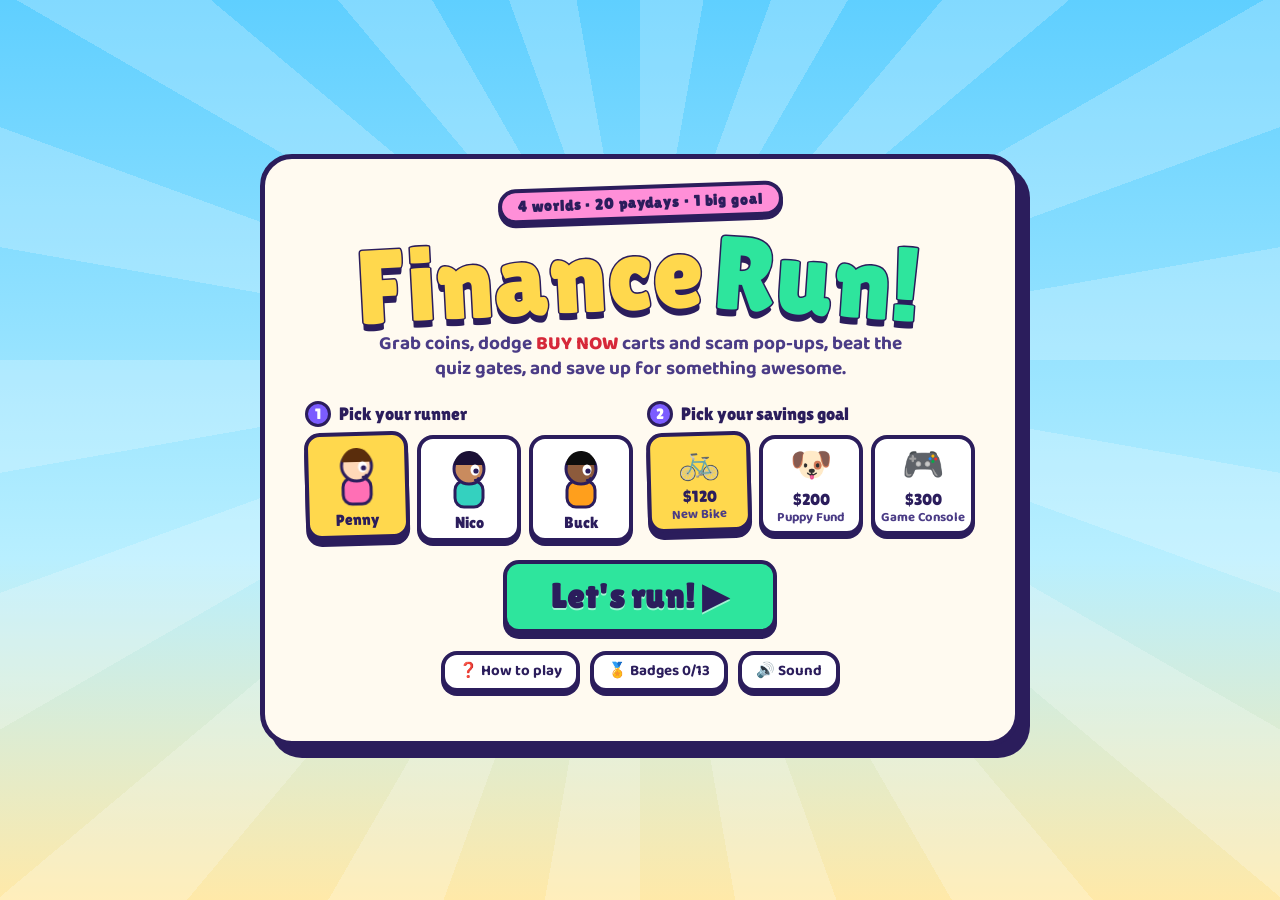
==== commit e029c28a: "Add compound coin streak, final rush per world, payday tally, contrast fixes, fuzz tests Coins in a " ====
--- a/index.html
+++ b/index.html
@@ -39,7 +39,7 @@
     <button class="btn btn-go" id="btn-play">Let's run! ▶</button>
     <div class="title-row">
       <button class="btn btn-small" id="btn-howto">❓ How to play</button>
-      <button class="btn btn-small" id="btn-badges">🏅 Badges <span id="badge-count">0/12</span></button>
+      <button class="btn btn-small" id="btn-badges">🏅 Badges <span id="badge-count">0/13</span></button>
       <button class="btn btn-small" id="btn-sound" aria-pressed="true">🔊 Sound</button>
     </div>
     <p class="best" id="best"></p>
@@ -64,6 +64,7 @@
         <b id="h-goal-text">$0 / $120</b>
       </div>
       <div class="hud-right">
+        <span class="chip streak" id="c-streak" hidden title="Coin streak: every 5 coins in a row, coins are worth 10% more. Missing a coin or hitting a trap resets it."><span class="ic">🔥</span><b id="h-streak">0</b><small id="h-mult"></small></span>
         <span class="hearts" id="h-hearts" role="img" aria-label="3 hearts"></span>
         <span class="chip joy" title="Joy: money is for living too!"><span class="ic" id="h-joy-ic">😊</span><b id="h-joy">60</b></span>
         <button class="icon-btn" id="btn-pause" aria-label="Pause">⏸</button>
@@ -72,7 +73,7 @@
 
     <div class="trip">
       <span class="trip-label" id="trip-label">Allowance Alley · Payday 1 of 5</span>
-      <div class="tripbar"><i id="trip-fill"></i><span class="gate-mark">❓</span><span class="pay-mark">💰</span></div>
+      <div class="tripbar"><i id="trip-fill"></i><span class="gate-mark" id="gate-mark">❓</span><span class="rush-mark" id="rush-mark" hidden>⚡</span><span class="pay-mark">💰</span></div>
     </div>
     <div class="powers" id="powers" aria-live="polite"></div>
     <div class="banner" id="banner" aria-live="polite"></div>
--- a/css/style.css
+++ b/css/style.css
@@ -11,6 +11,8 @@
   --gold: #ffb703;
   --mint: #2ee59d;
   --mint-dk: #16a874;
+  --mint-ink: #08683f;   /* money-green text that passes AA on white and pink */
+  --berry-ink: #a3195f;
   --sky: #4cc9ff;
   --grape: #7b5cff;
   --bubble: #ff8fd8;
@@ -54,8 +56,8 @@
 .btn:active:not(:disabled) { transform: translateY(5px); box-shadow: 0 1px 0 var(--ink); }
 .btn-go {
   font-family: var(--display); font-size: clamp(24px, 4.4vw, 34px); letter-spacing: .02em;
-  background: var(--mint); color: #fff; padding: 14px 44px; margin-top: 18px;
-  text-shadow: 0 3px 0 var(--mint-dk);
+  background: var(--mint); color: var(--ink); padding: 14px 44px; margin-top: 18px;
+  text-shadow: 0 2px 0 rgba(255,255,255,.55);
   animation: gopulse 1.6s ease-in-out infinite;
 }
 @keyframes gopulse { 50% { transform: scale(1.05); } }
@@ -84,8 +86,8 @@
 }
 .kicker {
   display: inline-block; font-family: var(--display); letter-spacing: .06em; font-size: 15px;
-  background: var(--bubble); color: #fff; border: var(--line); border-radius: 999px;
-  padding: 4px 16px; rotate: -2deg; box-shadow: 0 4px 0 var(--ink); text-shadow: 0 2px 0 var(--ink);
+  background: var(--bubble); color: var(--ink); border: var(--line); border-radius: 999px;
+  padding: 5px 16px; rotate: -2deg; box-shadow: 0 4px 0 var(--ink);
 }
 .logo {
   font-family: var(--display); font-weight: 400; line-height: .9; margin: 12px 0 6px;
@@ -133,10 +135,13 @@
 .chip .ic { font-size: 20px; line-height: 1; }
 .chip .lbl { font-size: 12px; text-transform: uppercase; letter-spacing: .06em; color: var(--ink-soft); }
 .chip b { font-family: var(--display); font-weight: 400; font-size: 21px; font-variant-numeric: tabular-nums; }
-.chip small { font-size: 12px; color: var(--mint-dk); }
-.chip.wallet b { color: var(--mint-dk); }
+.chip small { font-size: 12px; color: var(--mint-ink); }
+.chip.wallet b { color: var(--mint-ink); }
 .chip.savings { background: #ffe3f3; }
-.chip.savings b { color: #c2337a; }
+.chip.savings b { color: var(--berry-ink); }
+.chip.streak { background: #fff1c2; }
+.chip.streak b { color: #b23a00; }
+.chip.streak small { font-family: var(--display); font-size: 15px; color: var(--ink); }
 .chip.debt { background: #ffe0e0; }
 .chip.debt b { color: var(--coral-dk); }
 .chip.pop { animation: chippop .4s ease-out; }
@@ -165,6 +170,7 @@
 .tripbar i { display: block; height: 100%; width: 0; border-radius: 999px; background: var(--sun); }
 .gate-mark, .pay-mark { position: absolute; top: 50%; translate: -50% -50%; font-size: 16px; }
 .gate-mark { left: 56%; }
+.rush-mark { font-size: 16px; position: absolute; top: 50%; translate: -50% -50%; filter: drop-shadow(0 1px 0 var(--ink)); }
 .pay-mark { left: 100%; font-size: 20px; }
 
 .powers { position: absolute; left: 10px; top: 108px; display: flex; flex-direction: column; gap: 6px; pointer-events: none; }
@@ -190,12 +196,12 @@
 .bq-opt b { font-family: var(--display); font-weight: 400; font-size: 17px; }
 
 .toast {
-  position: absolute; left: 50%; bottom: 28px; translate: -50% 0; max-width: 92%;
+  position: absolute; left: 50%; top: 104px; translate: -50% 0; max-width: 92%;
   font-family: var(--display); font-size: clamp(16px, 2.4vw, 20px); text-align: center;
   background: #fff; border: 4px solid var(--ink); border-radius: 16px; box-shadow: 0 5px 0 var(--ink);
   padding: 6px 16px; opacity: 0; pointer-events: none; transition: opacity .2s, transform .2s;
 }
-.toast.show { opacity: 1; transform: translateY(-6px); }
+.toast.show { opacity: 1; transform: translateY(6px); }
 .toast.good { background: #d9ffee; }
 .toast.bad { background: #ffe3e3; color: var(--coral-dk); }
 
@@ -205,6 +211,7 @@
   -webkit-text-stroke: 5px var(--ink); paint-order: stroke fill; text-shadow: 0 10px 0 var(--ink);
 }
 .countdown.go { color: var(--mint); animation: gozoom .6s ease-out forwards; }
+.countdown.rush { color: var(--sun); font-size: clamp(48px, 10vw, 104px); animation-duration: .9s; }
 @keyframes gozoom { from { scale: .6; opacity: 1; } to { scale: 1.6; opacity: 0; } }
 
 .touch {
@@ -251,11 +258,21 @@
 .p-rule { margin: 12px 0; padding: 10px 14px; background: var(--sun); border: var(--line); border-radius: 16px; font-family: var(--display); font-size: 20px; box-shadow: 0 4px 0 var(--ink); rotate: -1deg; }
 .center { text-align: center; }
 
-.sumrow { display: flex; flex-wrap: wrap; gap: 6px; margin: 10px 0 4px; }
-.sum { font-size: 14px; background: #fff; border: 3px solid var(--ink); border-radius: 12px; padding: 2px 9px; }
-.sum.up { background: #d9ffee; }
-.sum.down { background: #ffe3e3; }
-.sum.save { background: #ffe3f3; }
+.tally { margin: 10px 0 4px; border: 3px solid var(--ink); border-radius: 16px; background: #fff; overflow: hidden; }
+.tline {
+  display: flex; align-items: center; gap: 8px; padding: 5px 12px; font-size: 16px; line-height: 1.25;
+  animation: tallyin .35s ease-out both;
+}
+.tline + .tline { border-top: 2px dashed #d9d0f5; }
+.tline .ti { font-size: 20px; line-height: 1; }
+.tline .tl { flex: 1; }
+.tline b { font-family: var(--display); font-weight: 400; font-size: 19px; font-variant-numeric: tabular-nums; }
+.tline.up b { color: var(--mint-ink); }
+.tline.down b { color: var(--coral-dk); }
+.tline.save b { color: var(--berry-ink); }
+.tline.star { background: #fff4c2; }
+.tline.star .tl { font-weight: 800; }
+@keyframes tallyin { from { opacity: 0; transform: translateX(-16px); } }
 
 .choices { display: flex; flex-direction: column; gap: 10px; margin-top: 14px; }
 .choice {
@@ -286,7 +303,7 @@
 .choice:disabled { cursor: default; }
 
 .lesson { margin-top: 14px; padding: 14px; border: var(--line); border-radius: 18px; background: #eafff5; animation: panelin .3s ease-out; }
-.lesson .ltag { font-family: var(--display); font-size: 14px; color: var(--mint-dk); letter-spacing: .05em; text-transform: uppercase; }
+.lesson .ltag { font-family: var(--display); font-size: 16px; color: var(--mint-ink); }
 .lesson p { font-size: 18px; line-height: 1.4; margin-top: 4px; }
 .lesson p strong { color: var(--coral-dk); }
 .deltas { display: flex; flex-wrap: wrap; gap: 6px; margin-top: 10px; }
@@ -309,7 +326,7 @@
 .stars span { display: inline-block; animation: starin .5s cubic-bezier(.2, 1.8, .4, 1) both; }
 .stars span:nth-child(2) { animation-delay: .2s; } .stars span:nth-child(3) { animation-delay: .4s; }
 @keyframes starin { from { transform: scale(0) rotate(-90deg); } }
-.stars .off { filter: grayscale(1); opacity: .3; }
+.stars .off { filter: grayscale(1); opacity: .45; }
 .checks { list-style: none; text-align: left; margin: 8px auto; max-width: 420px; font-size: 17px; }
 .checks li { padding: 3px 0; }
 
@@ -320,7 +337,7 @@
 .item .in { font-family: var(--display); font-size: 17px; line-height: 1.05; }
 .item .ik { font-size: 12px; text-transform: uppercase; letter-spacing: .06em; color: var(--grape); }
 .item .inote { font-size: 13px; color: var(--ink-soft); line-height: 1.2; flex: 1; }
-.item .iprice { font-family: var(--display); font-size: 20px; color: var(--mint-dk); }
+.item .iprice { font-family: var(--display); font-size: 20px; color: var(--mint-ink); }
 .item .iopp { font-size: 12px; line-height: 1.2; color: var(--coral-dk); }
 .item:disabled { opacity: .45; cursor: not-allowed; }
 .item.bought { background: #d9ffee; opacity: 1; }
@@ -331,7 +348,7 @@
 .medal {
   width: 120px; height: 120px; border-radius: 50%; display: grid; place-items: center; flex: none;
   border: 5px solid var(--ink); box-shadow: 0 7px 0 var(--ink); font-family: var(--display); font-size: 54px; color: #fff;
-  text-shadow: 0 4px 0 var(--ink); animation: slam .6s cubic-bezier(.2, 1.5, .4, 1) .2s both;
+  -webkit-text-stroke: 3px var(--ink); paint-order: stroke fill; text-shadow: 0 4px 0 var(--ink); animation: slam .6s cubic-bezier(.2, 1.5, .4, 1) .2s both;
 }
 @keyframes slam { from { transform: scale(2.4) rotate(-20deg); opacity: 0; } }
 .goal-result { font-size: 19px; line-height: 1.3; max-width: 34ch; text-align: left; }
@@ -347,7 +364,7 @@
 .rules { text-align: left; font-size: 16px; line-height: 1.35; padding-left: 20px; }
 .rules li { margin-bottom: 4px; }
 .howto-grid { display: grid; grid-template-columns: 1fr 1fr; gap: 8px; margin-top: 10px; text-align: left; }
-.how { border: 3px solid var(--ink); border-radius: 14px; background: #fff; padding: 8px 10px; font-size: 15px; line-height: 1.25; display: flex; gap: 8px; align-items: flex-start; }
+.how { border: 3px solid var(--ink); border-radius: 14px; background: #fff; padding: 8px 10px; font-size: 15px; line-height: 1.35; display: flex; gap: 8px; align-items: flex-start; }
 .how .he { font-size: 26px; line-height: 1; }
 .keys { margin-top: 10px; font-size: 15px; color: var(--ink-soft); }
 kbd { font-family: var(--body); border: 2px solid var(--ink); border-bottom-width: 4px; border-radius: 6px; padding: 0 6px; background: #fff; color: var(--ink); }
@@ -363,6 +380,7 @@
   .pickers { grid-template-columns: 1fr; }
   .trip { top: 96px; }
   .banner { top: 136px; }
+  .toast { top: 136px; }
   .powers { top: 136px; }
   .howto-grid { grid-template-columns: 1fr; }
 }
@@ -375,6 +393,7 @@
 @media (max-height: 520px) {
   .trip { top: 56px; }
   .banner { top: 84px; padding: 4px 10px; }
+  .toast { top: 84px; }
   .p-emoji { font-size: 38px; }
 }
 
